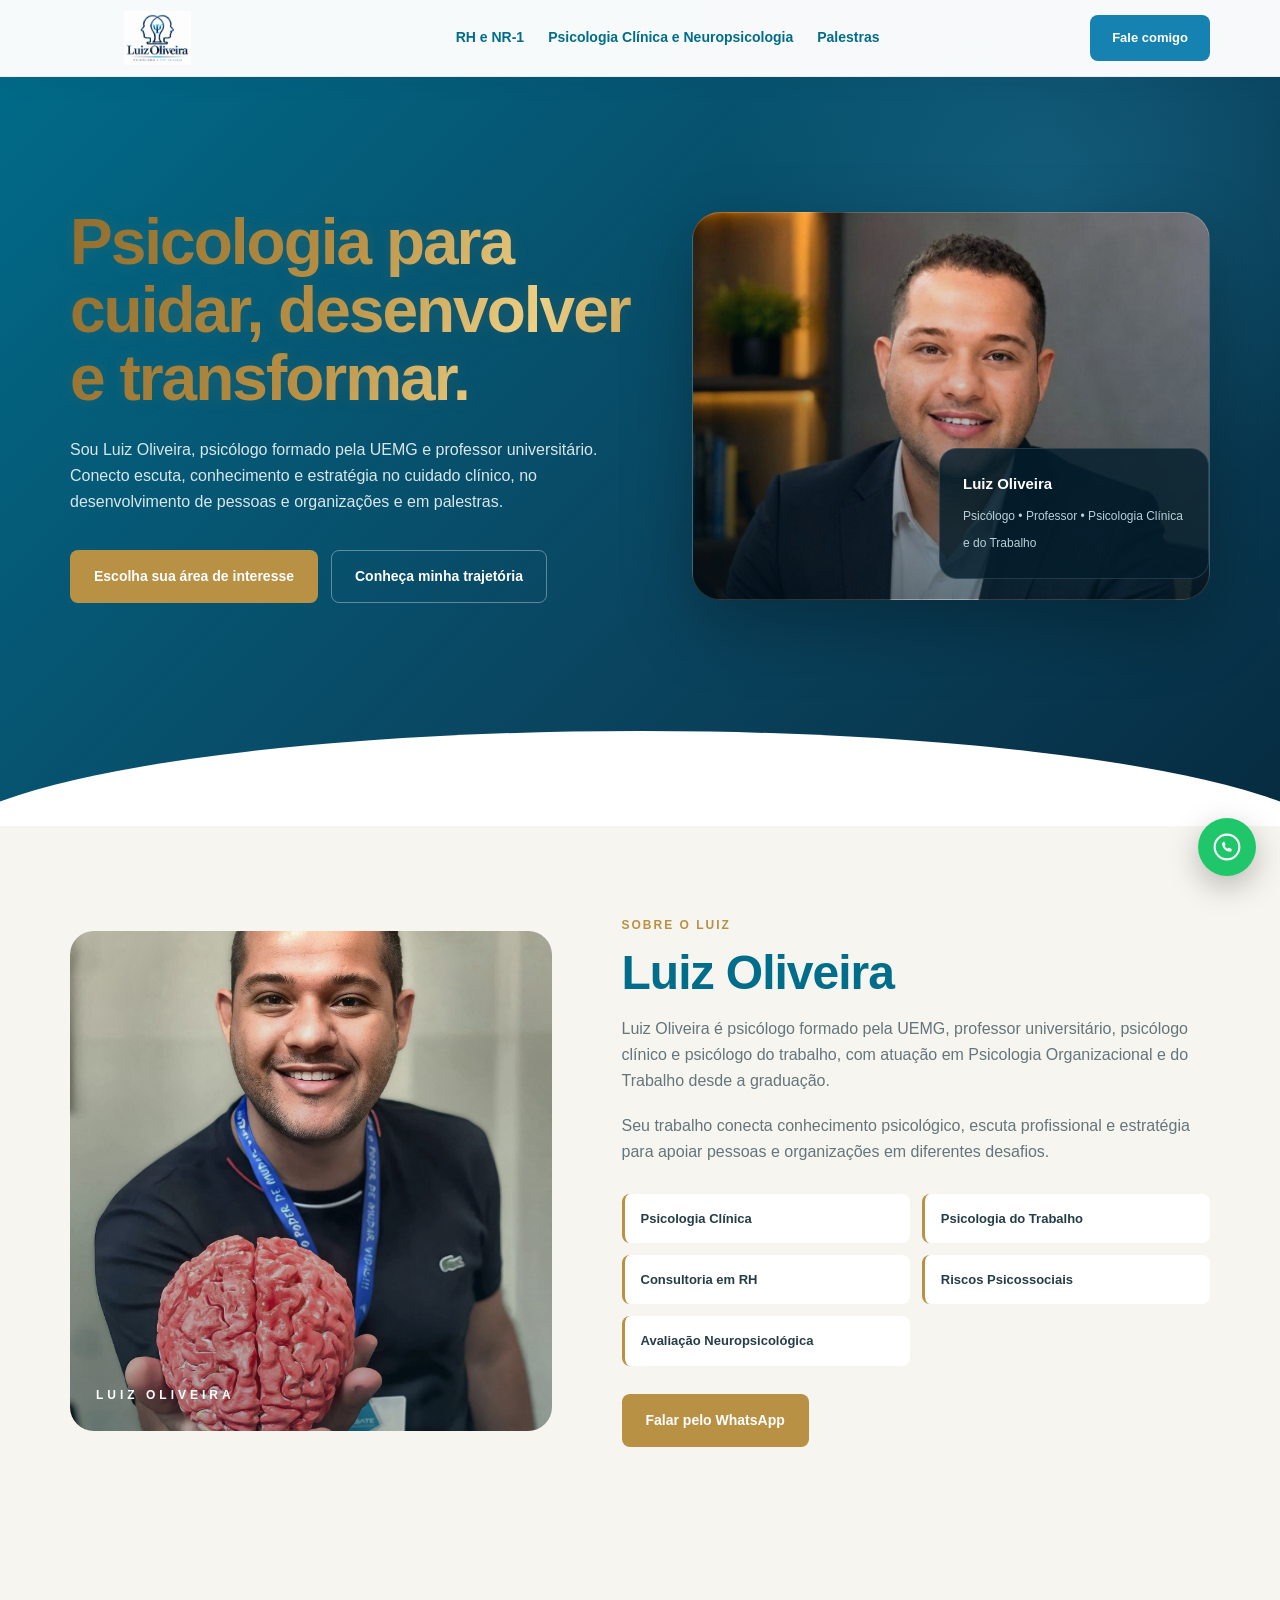
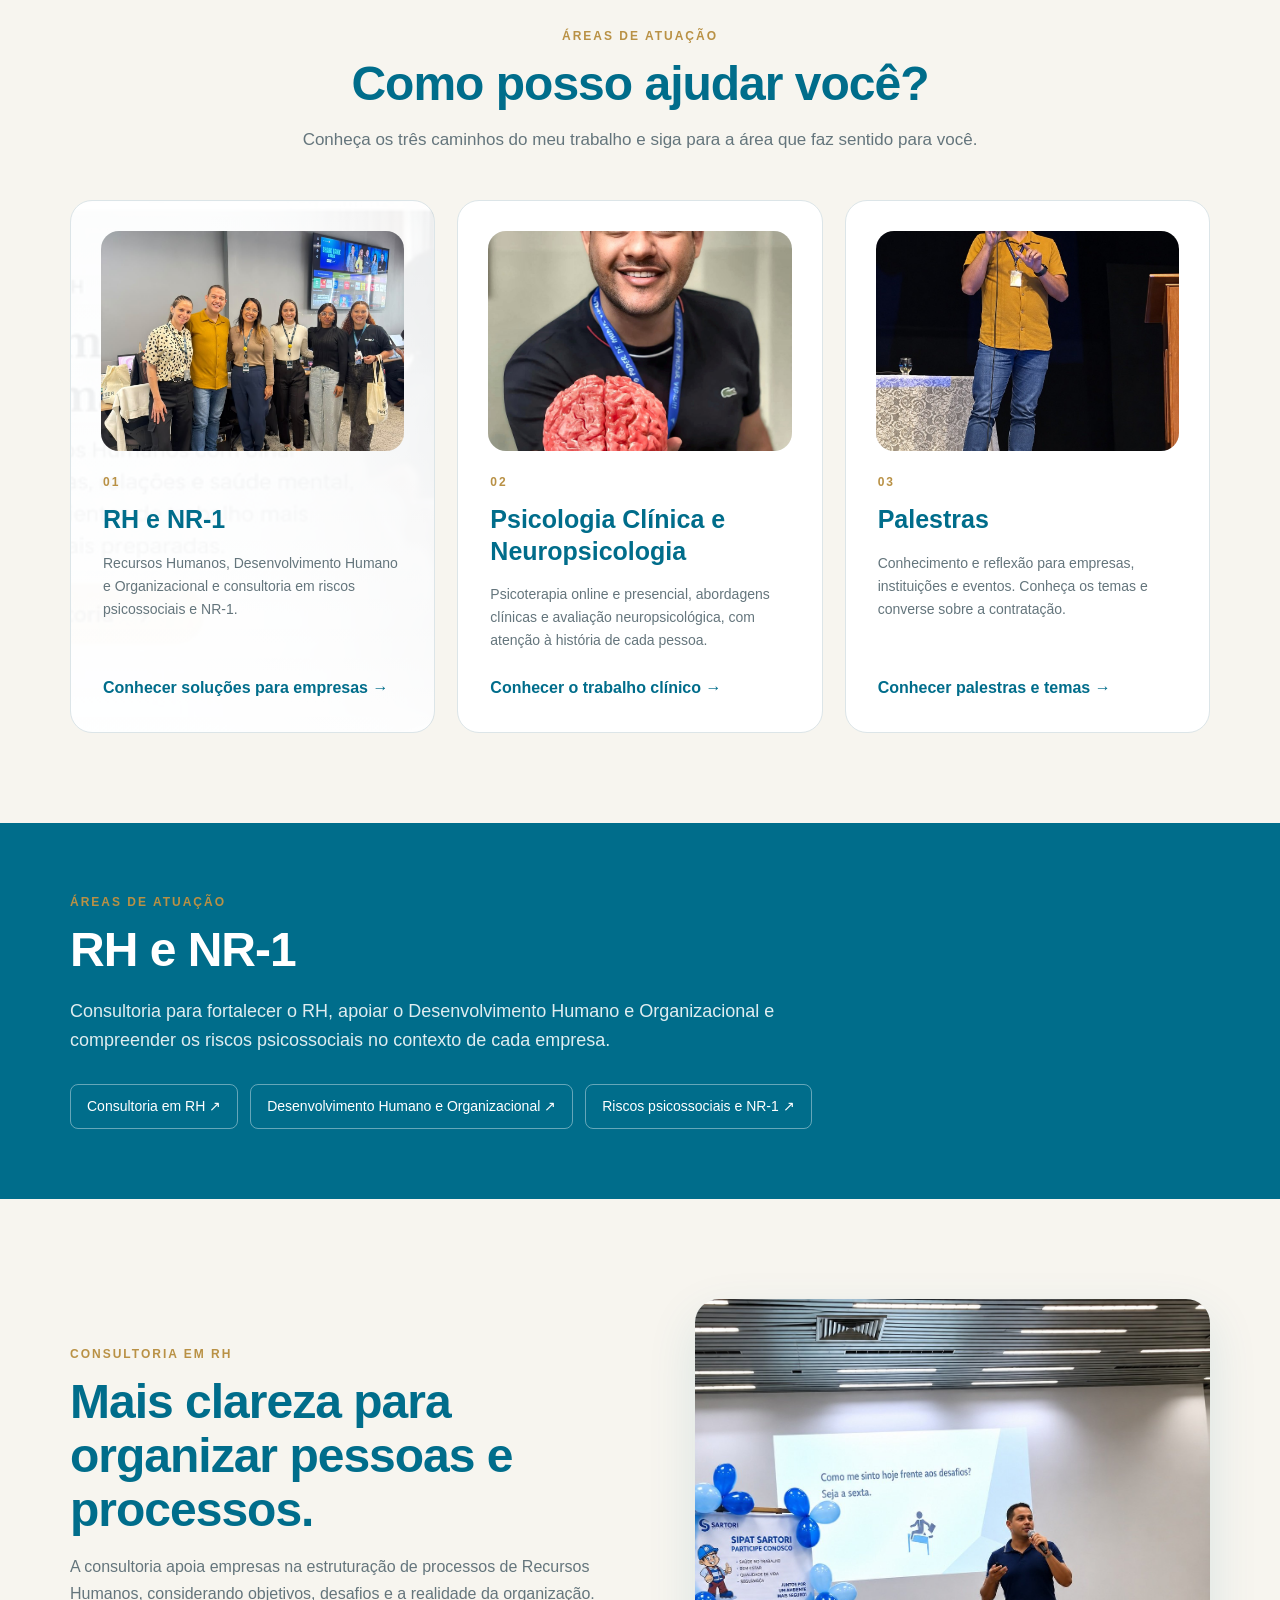
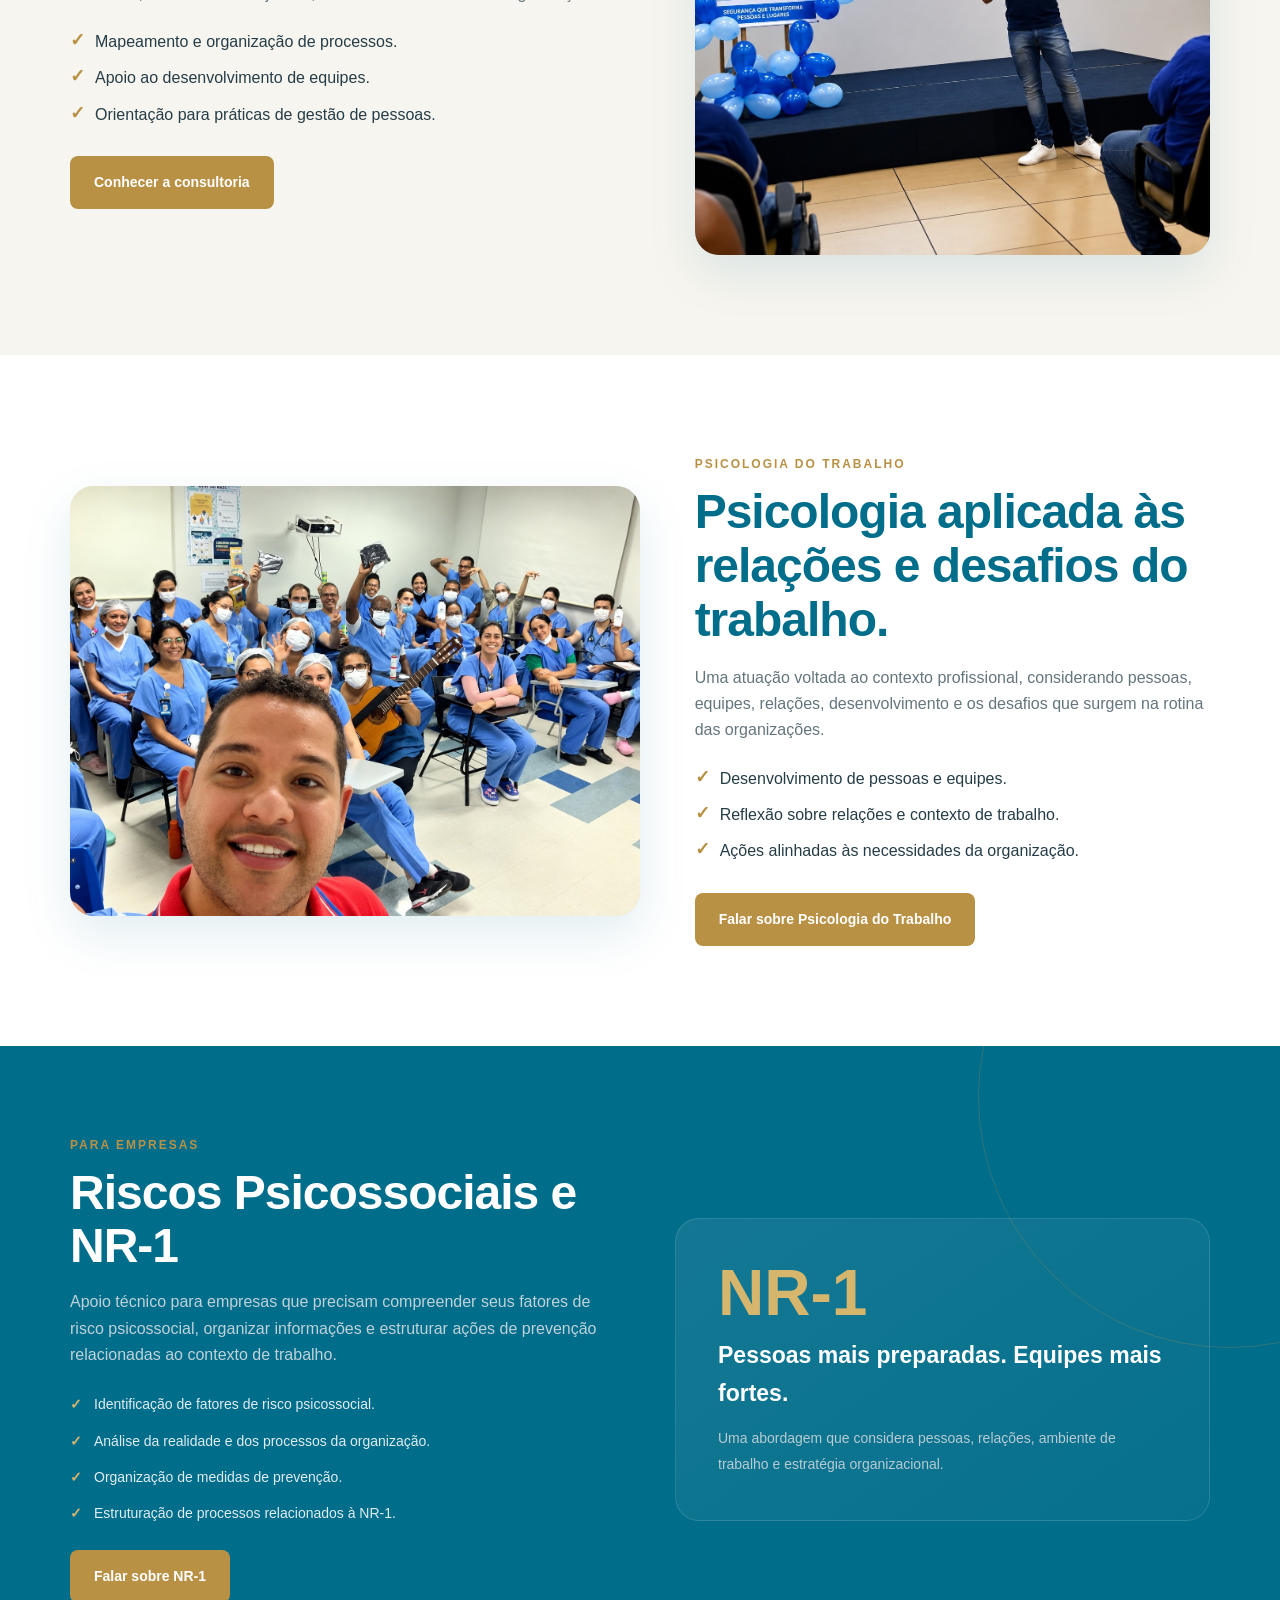
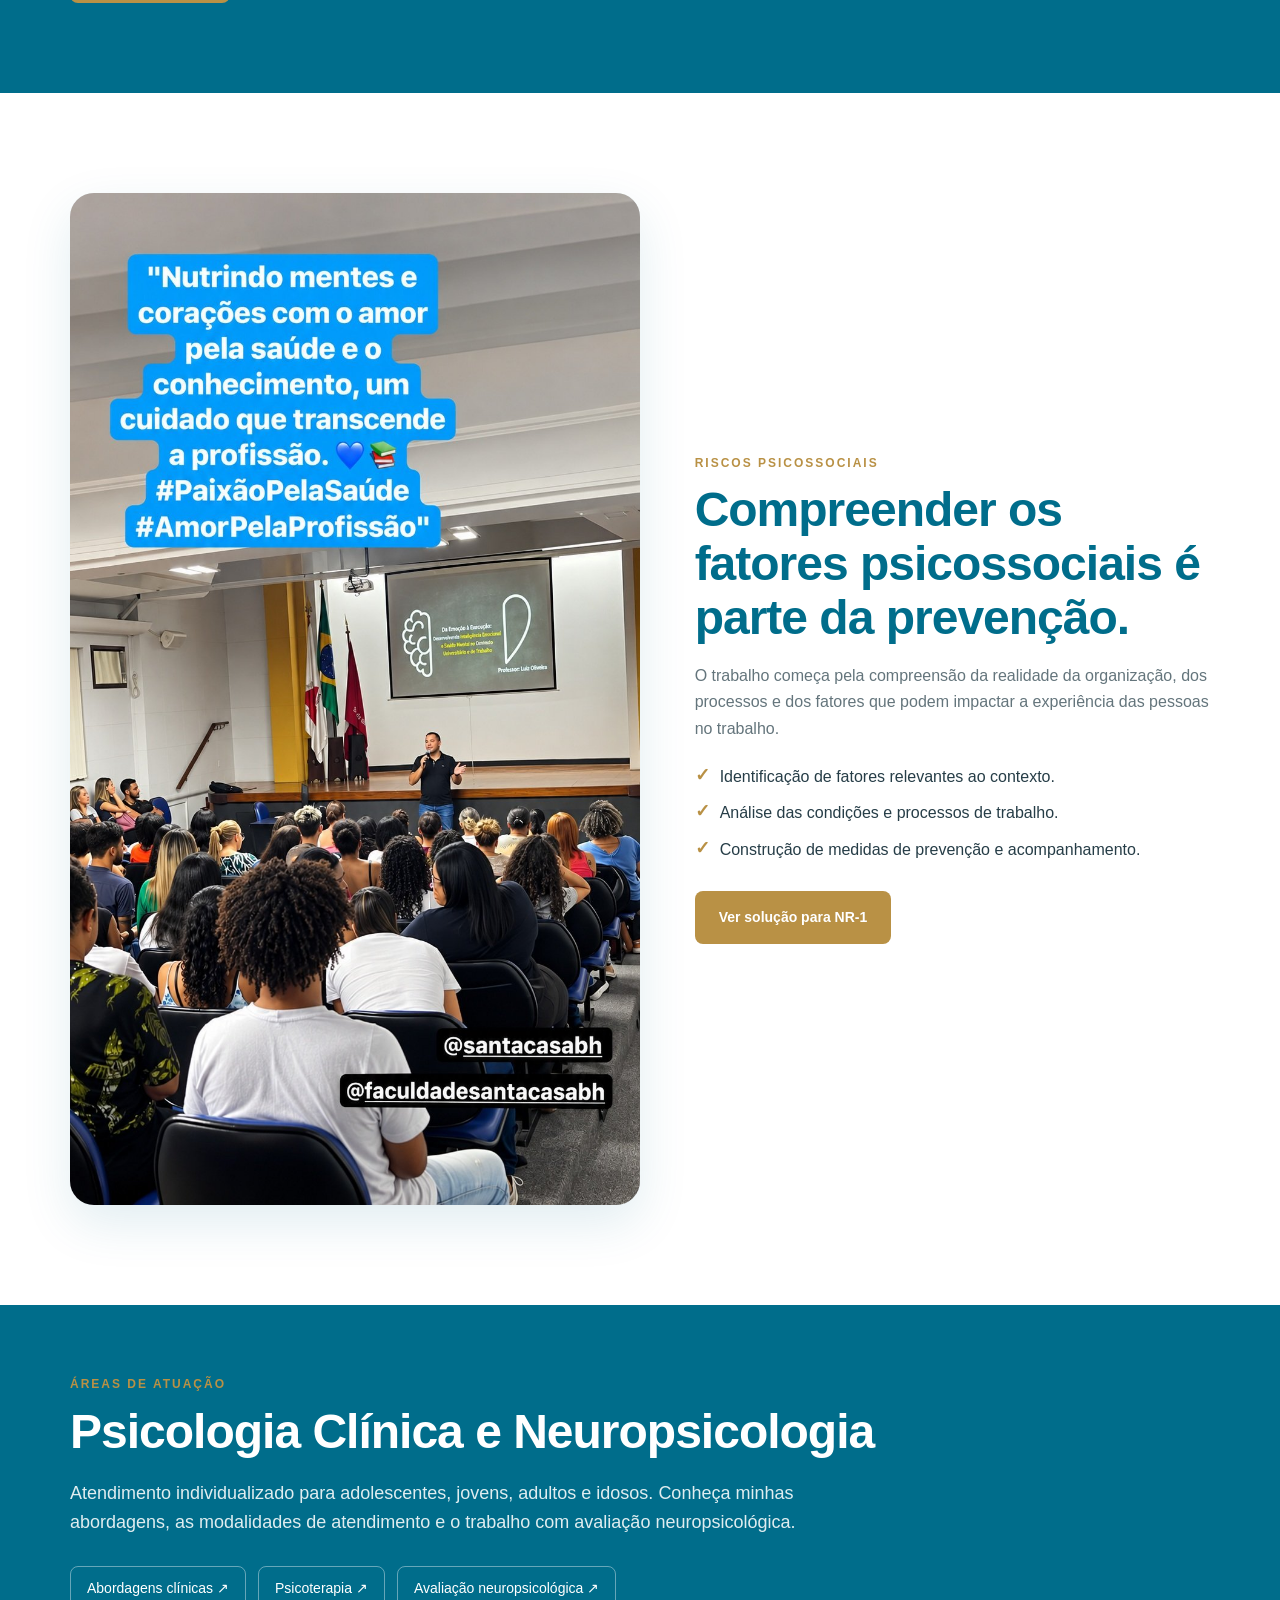
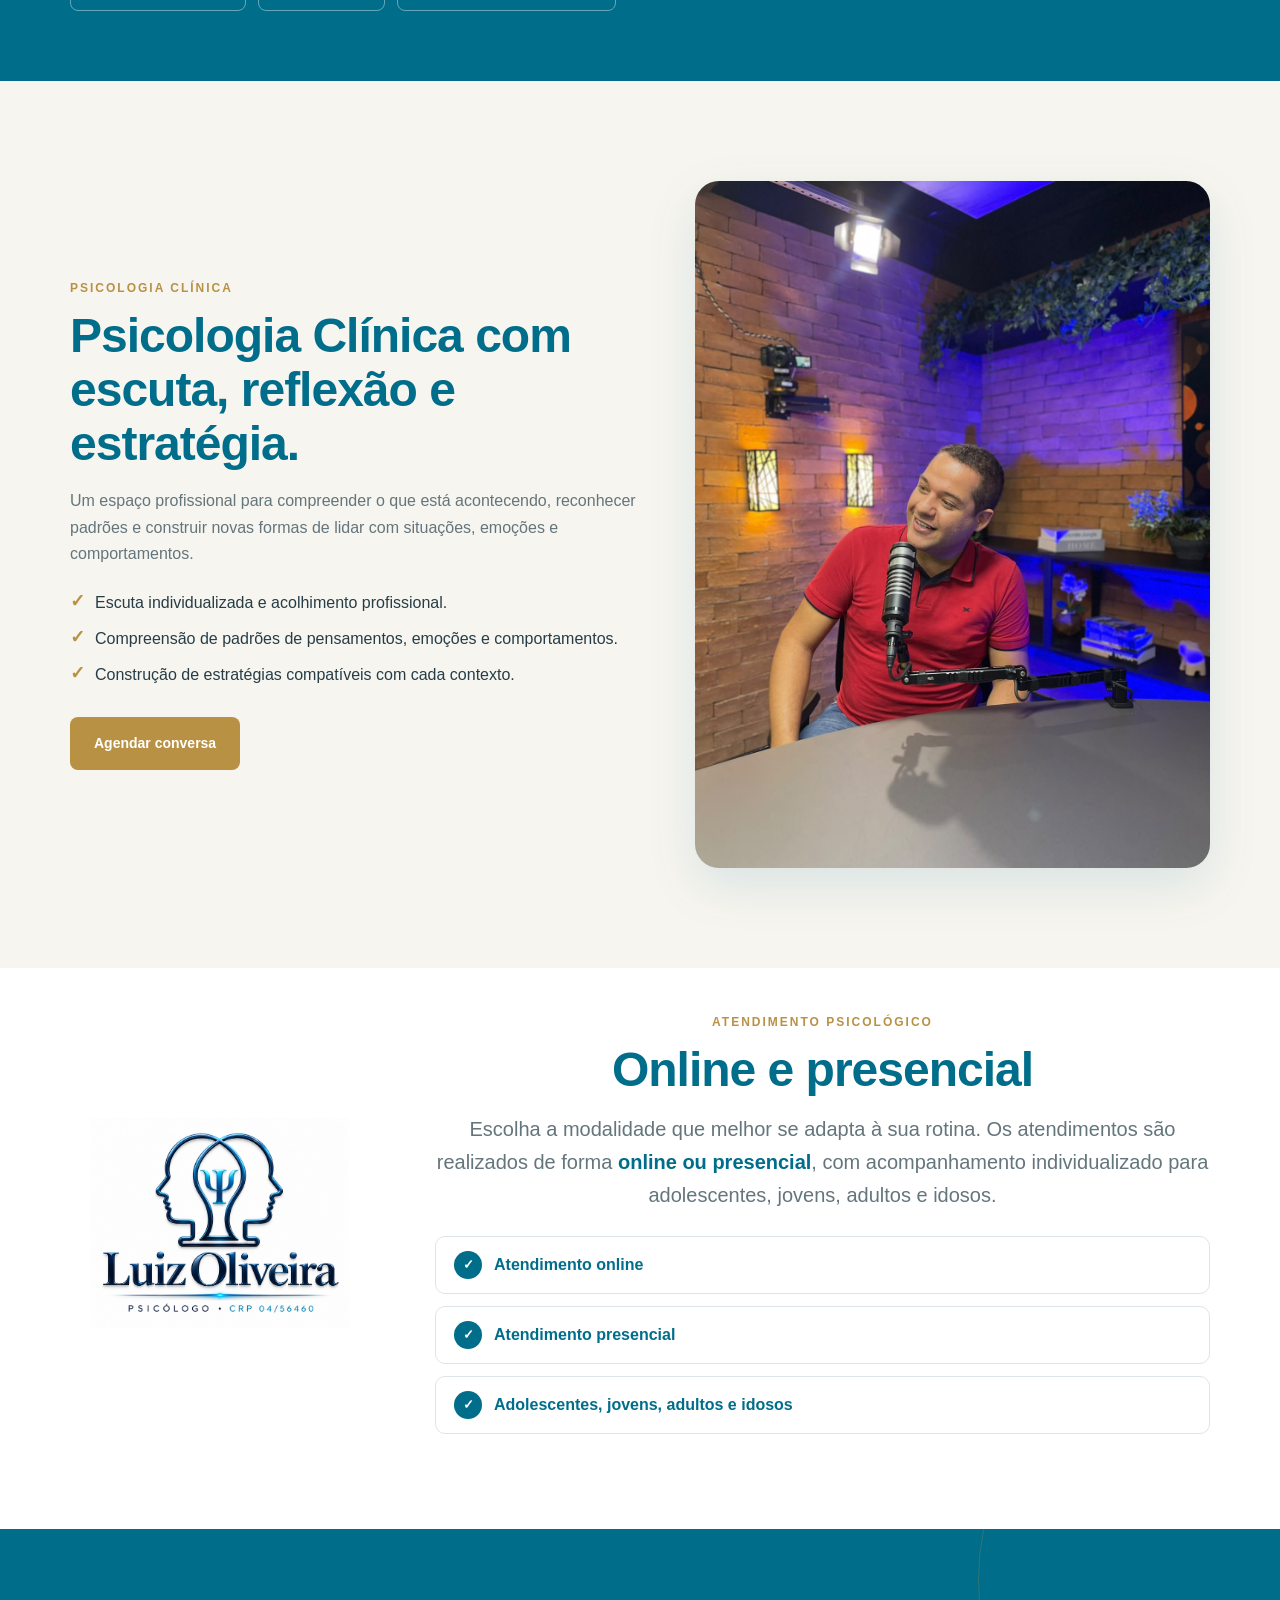
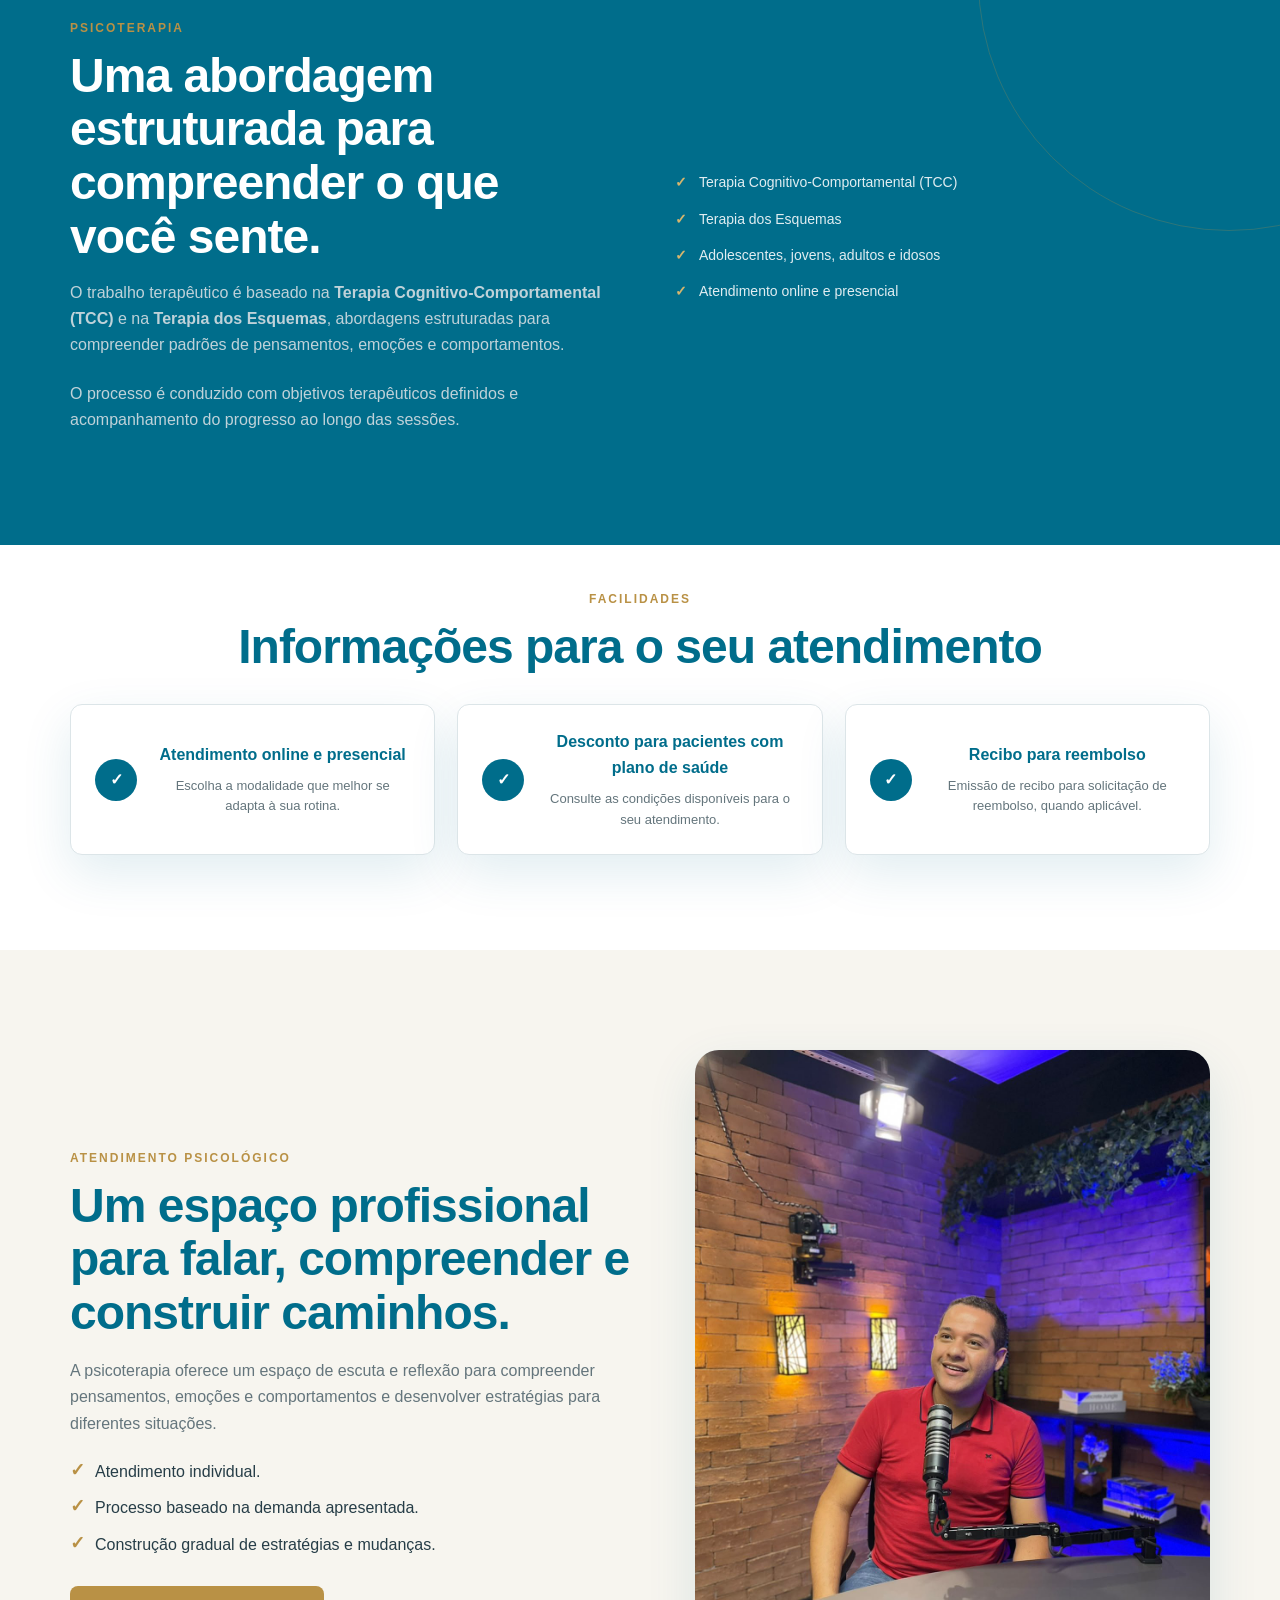
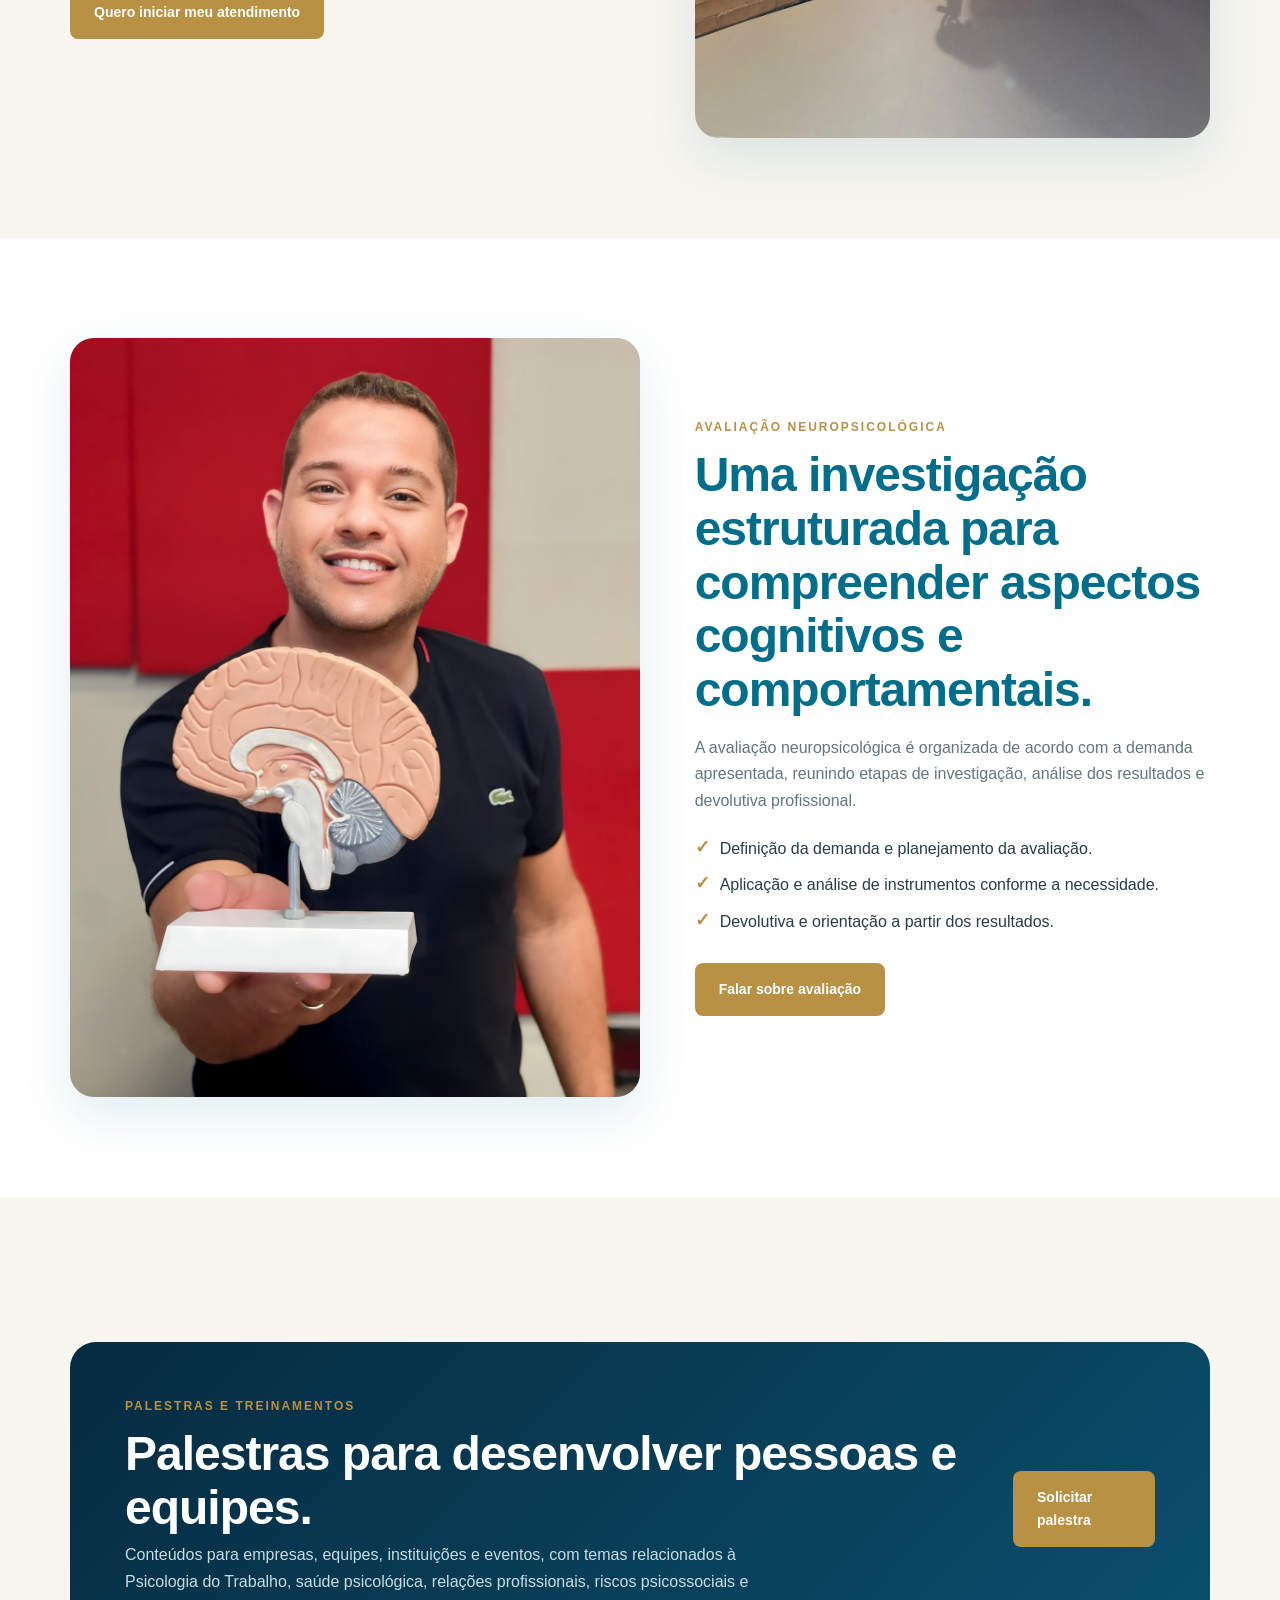
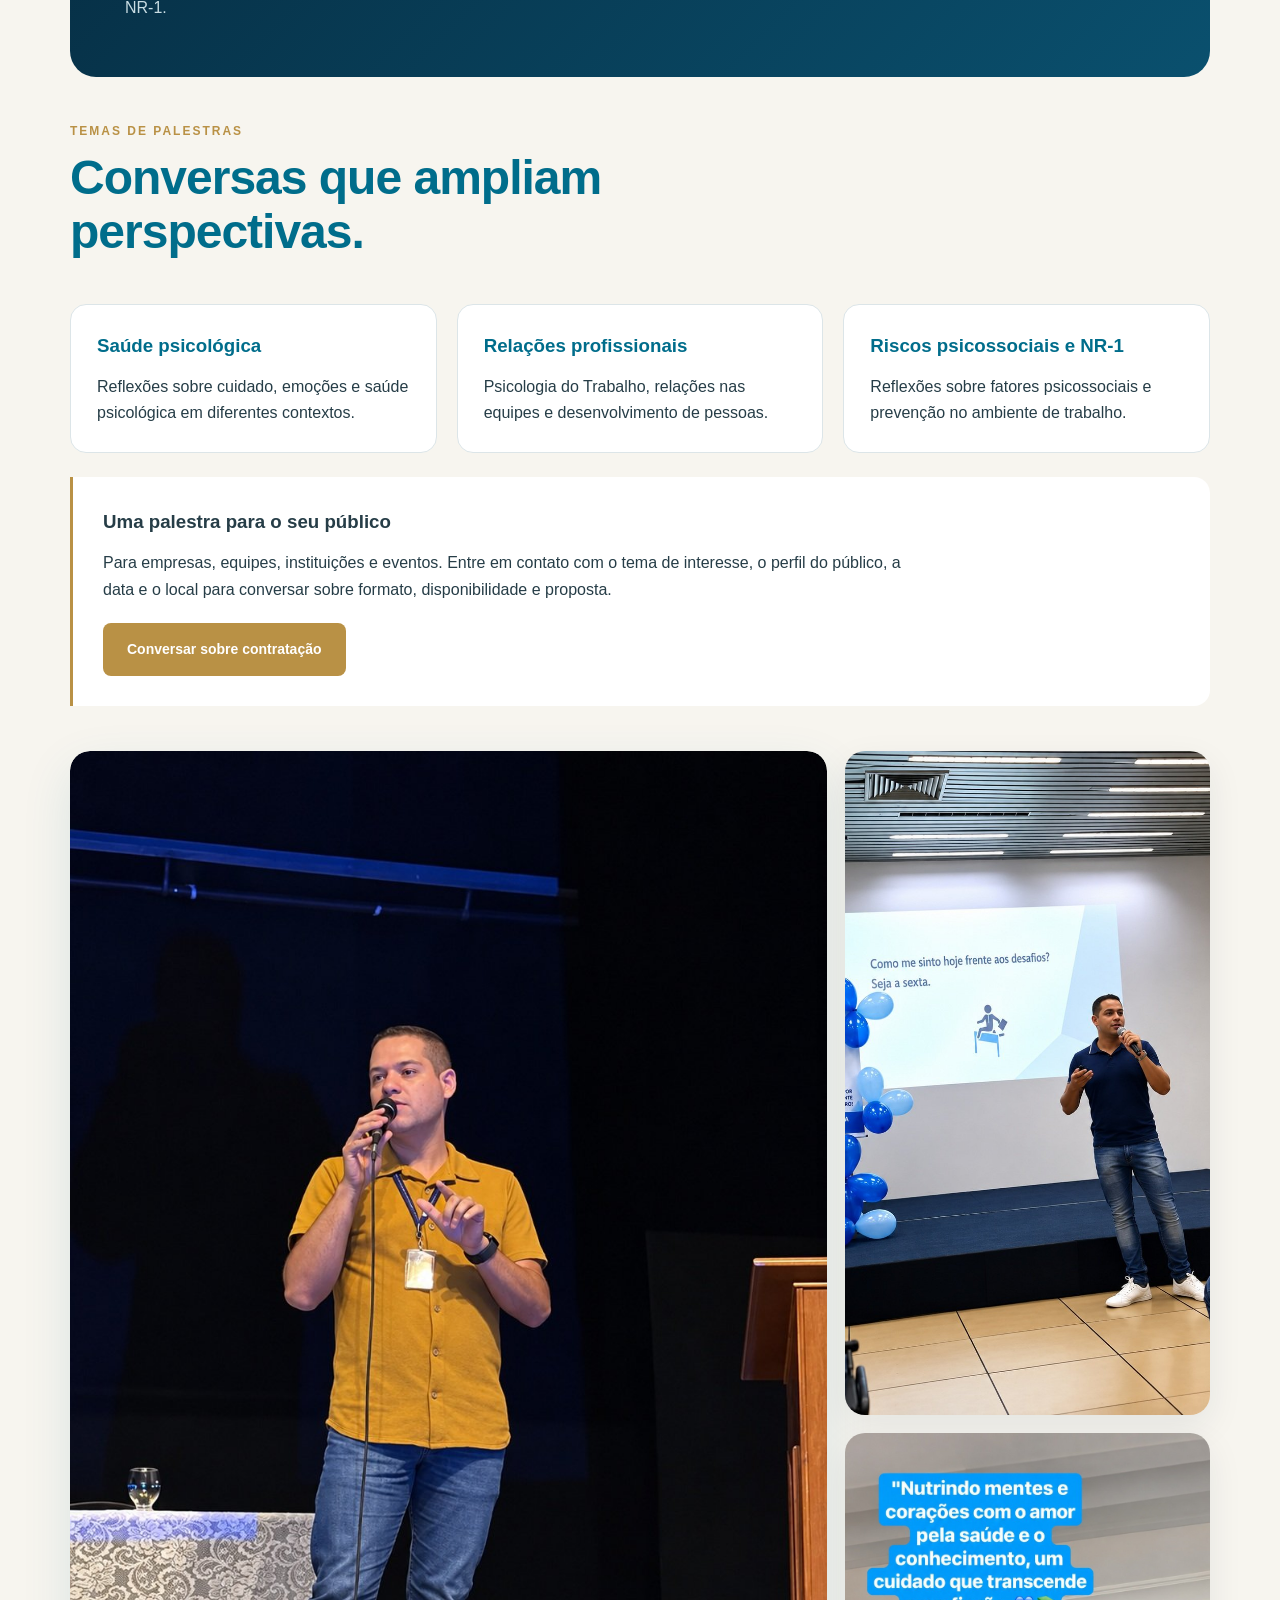
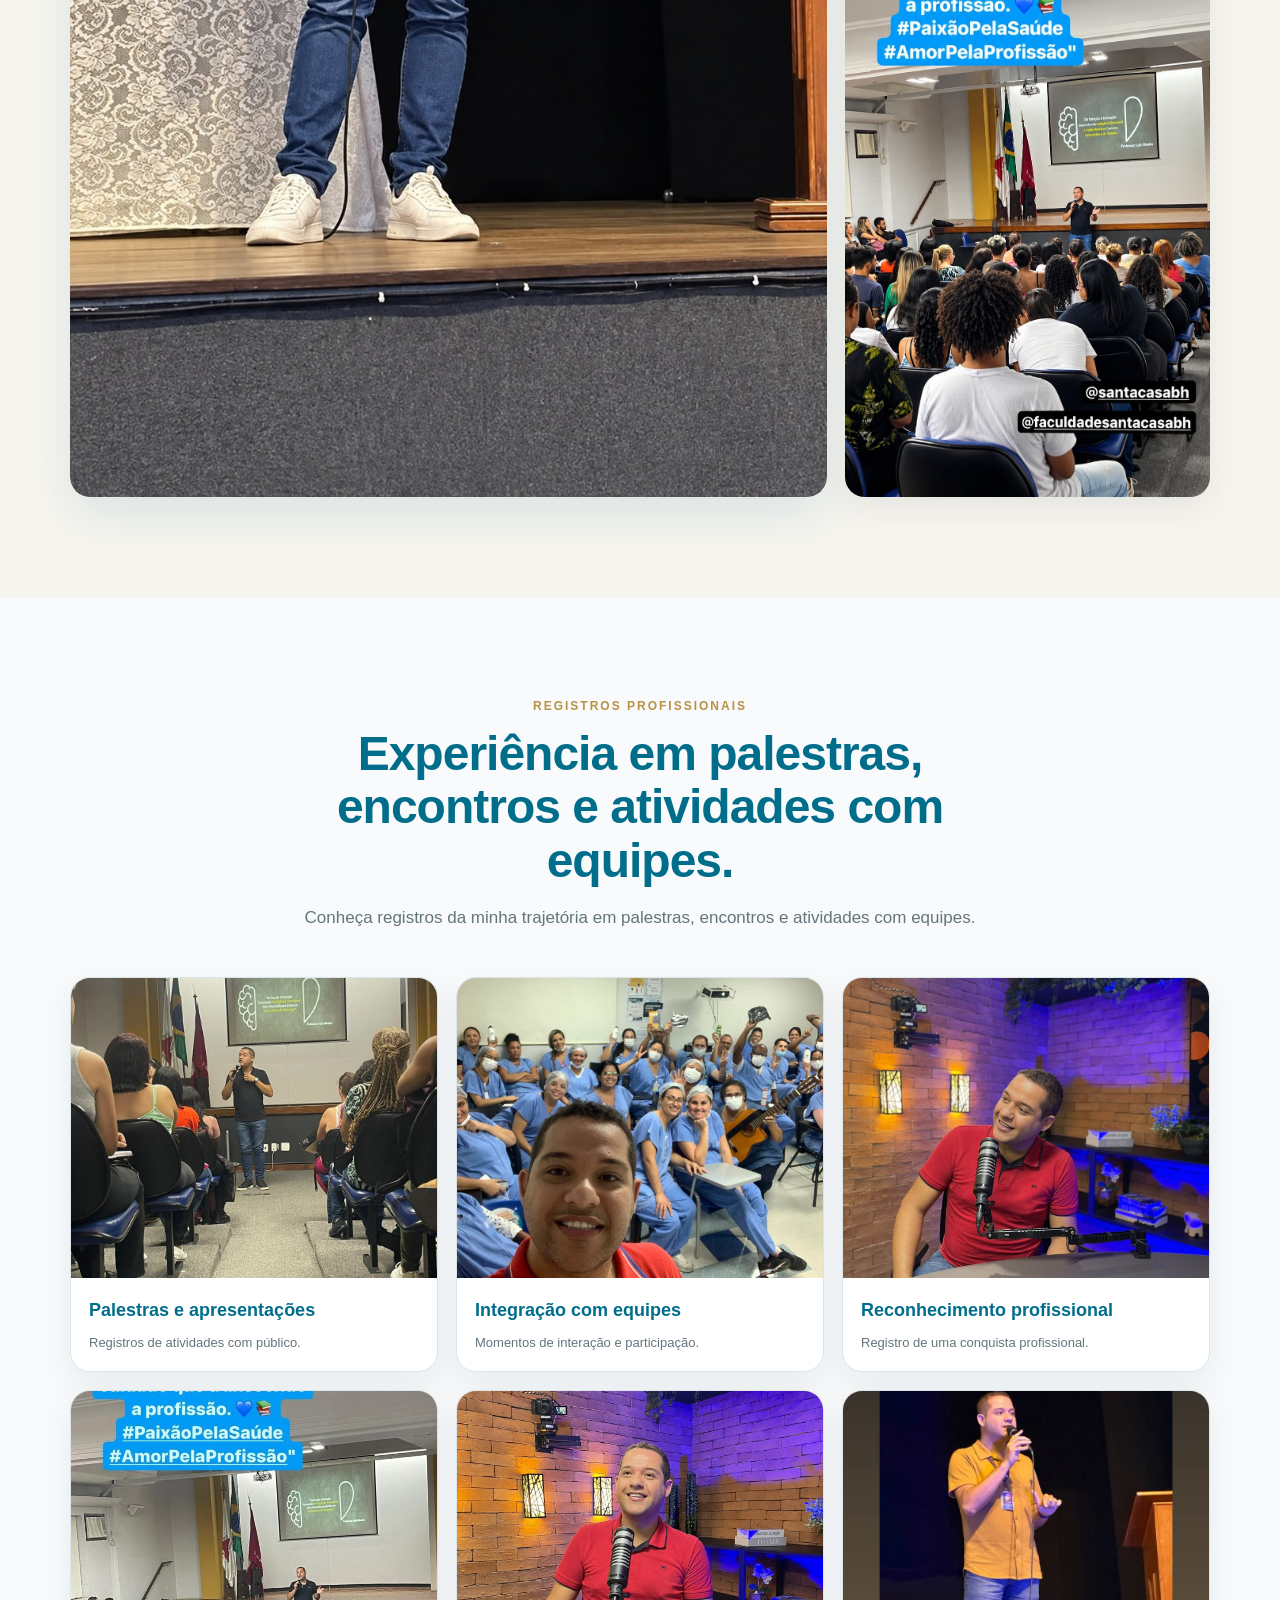
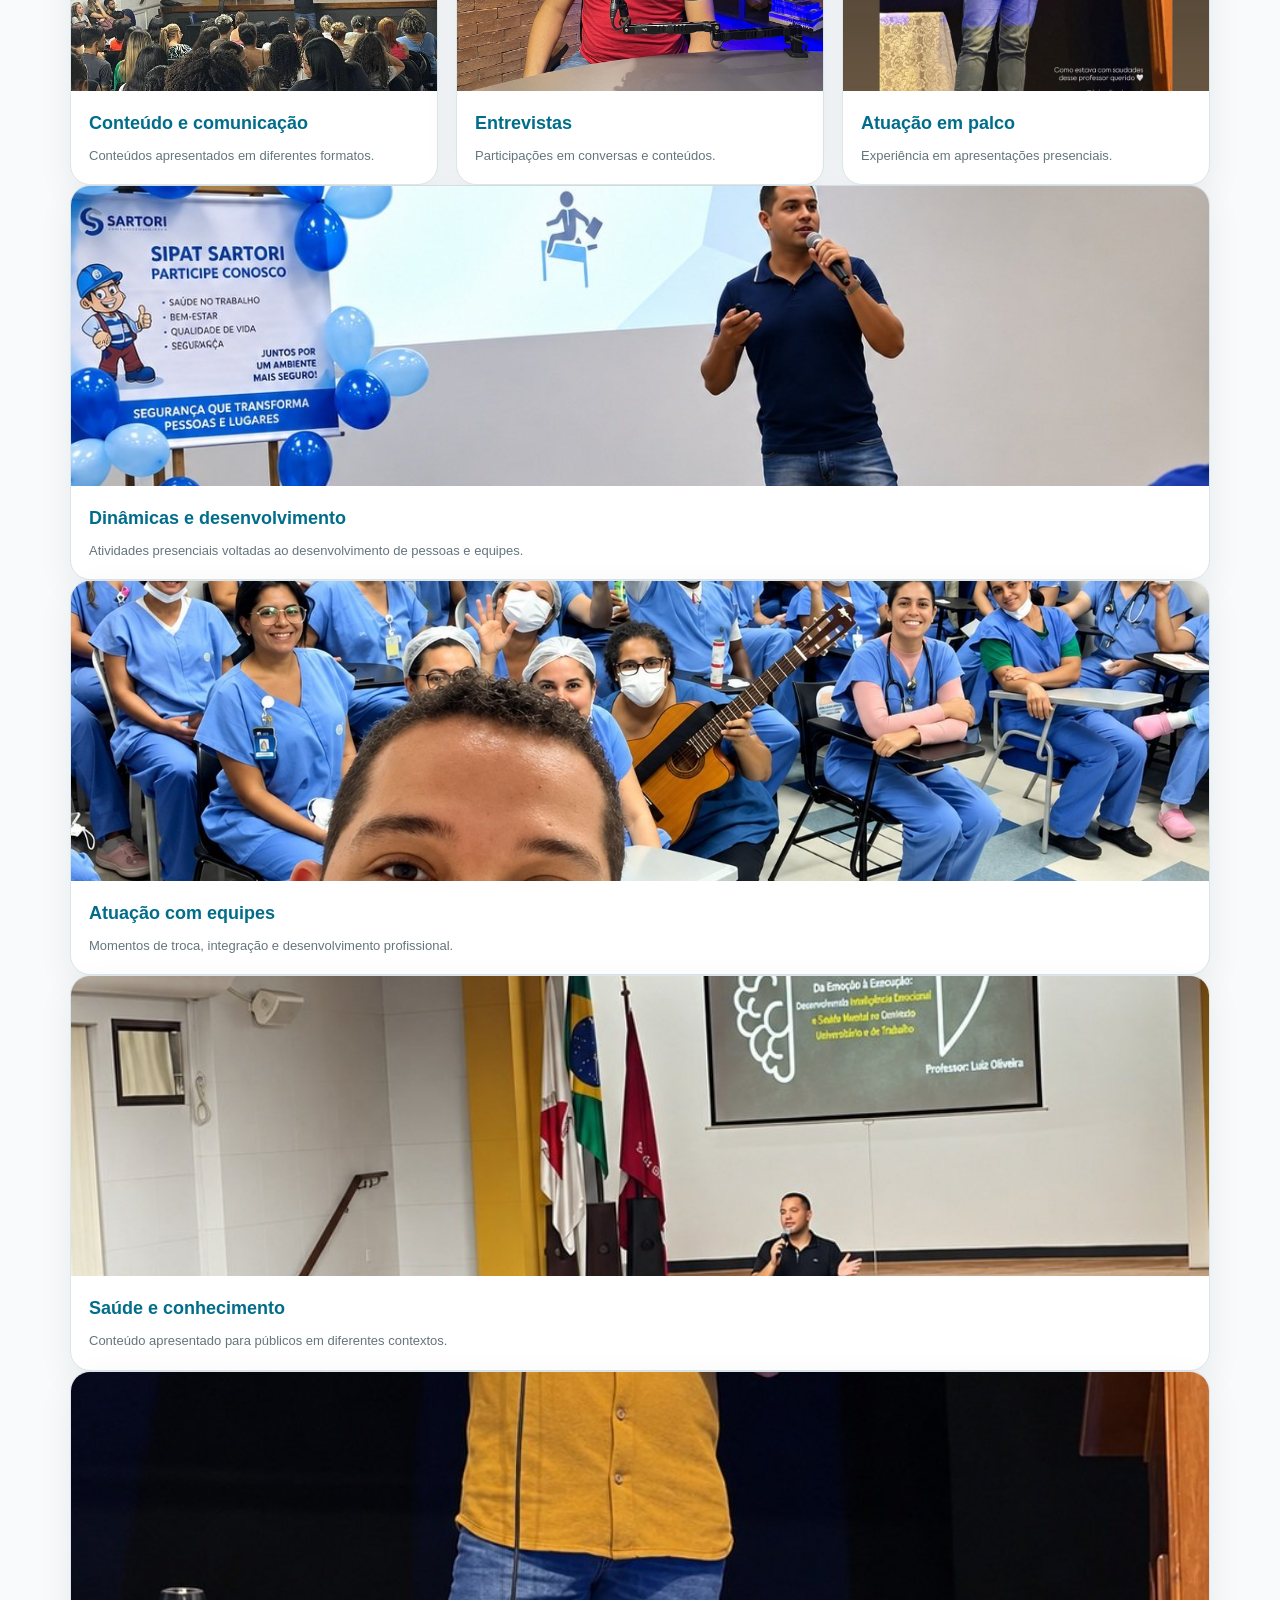
==== index.html @ 51c91ec9 ". ." ====
<!DOCTYPE html>
<html lang="pt-BR">
<head>
  <meta charset="UTF-8">
  <meta name="viewport" content="width=device-width, initial-scale=1.0">
  <meta name="description" content="Luiz Oliveira — Psicologia Clínica, Consultoria em RH, NR-1 e Riscos Psicossociais.">
  <title>Luiz Oliveira | RH e NR-1, Psicologia Clínica e Palestras</title>

  <style>
:root{
  --navy:#006d8b;
  --navy-2:#006d8b;
  --blue:#006d8b;
  --gold:#b99145;
  --gold-light:#d6b56d;
  --cream:#f7f5ef;
  --white:#fff;
  --text:#263d47;
  --muted:#64757c;
  --line:#dce5e8;
  --shadow:0 18px 50px rgba(0,109,139,.12);
  --radius:22px;
}

    *{box-sizing:border-box;margin:0;padding:0}
    html{scroll-behavior:smooth}
    body{
      font-family:Arial, Helvetica, sans-serif;
      color:var(--text);
      background:#fff;
      line-height:1.65;
    }
    a{text-decoration:none;color:inherit}
    img{display:block;max-width:100%}
    .container{width:min(1140px,92%);margin:auto}


    .brand-logo{
      width:175px;
      height:54px;
      object-fit:contain;
      object-position:center;
      display:block;
      border-radius:5px;
      mix-blend-mode:multiply;
    }
    .footer-logo{
      width:220px;
      max-height:95px;
      object-fit:contain;
      object-position:left center;
      display:block;
      mix-blend-mode:multiply;
      margin-bottom:18px;
    }
    @media(max-width:600px){
      .brand-logo{width:150px;height:48px}
      .footer-logo{width:210px}
    }

    /* HEADER */
    header{
      position:fixed;
      top:0;left:0;right:0;
      z-index:1000;
      background:rgba(255,255,255,.97);
      backdrop-filter:blur(12px);
      border-bottom:1px solid #e7ecee;
      box-shadow:0 5px 24px rgba(6,43,64,.06);
    }
    .nav{
      min-height:76px;
      display:flex;
      align-items:center;
      justify-content:space-between;
      gap:30px;
    }
    .brand{
      color:var(--navy);
      display:flex;
      align-items:center;
      gap:12px;
      font-weight:700;
      letter-spacing:.3px;
    }
    .brand-mark{
      width:43px;height:43px;
      border:1px solid var(--gold);
      border-radius:50%;
      display:grid;
      place-items:center;
      color:var(--gold-light);
      font-size:19px;
    }
    .brand small{display:block;font-weight:400;font-size:10px;opacity:.7;letter-spacing:1.5px}
    .menu{display:flex;align-items:center;gap:28px;color:var(--navy);font-size:14px}
    .menu a{transition:.2s}
    .menu a:hover{color:var(--gold)}
    .nav-dropdown{position:relative}
    .nav-dropdown > a{display:flex;align-items:center;gap:6px}
    .nav-dropdown > a:after{content:"▾";font-size:10px;opacity:.7}
    .submenu{position:absolute;top:calc(100% + 14px);left:50%;transform:translateX(-50%) translateY(8px);min-width:290px;padding:10px;background:#fff;border:1px solid #e5ecef;border-radius:14px;box-shadow:0 18px 45px rgba(6,43,64,.16);opacity:0;visibility:hidden;pointer-events:none;transition:.2s;z-index:30}
    .submenu a{display:block;padding:10px 12px;border-radius:8px;color:var(--navy);font-size:13px;line-height:1.25}
    .submenu a:hover{background:#f1f7f9;color:var(--gold)}
    .nav-dropdown:hover .submenu,.nav-dropdown:focus-within .submenu{opacity:1;visibility:visible;pointer-events:auto;transform:translateX(-50%) translateY(0)}
    .nav-cta{
      background:#1682b1;
      color:#fff;
      padding:12px 22px;
      border-radius:8px;
      font-weight:700;
      font-size:13px;
    }
    .hamburger{display:none;color:var(--navy);font-size:28px;cursor:pointer}

    /* HERO */
    .hero{
      min-height:760px;
      padding-top:76px;
      position:relative;
      overflow:hidden;
      background:
        radial-gradient(circle at 82% 25%, rgba(31,123,157,.42), transparent 27%),
        linear-gradient(135deg,var(--navy),#0a4560 60%,#062b40);
      color:#fff;
    }
    .hero:after{
      content:"";
      position:absolute;
      left:-5%;right:-5%;bottom:-125px;
      height:220px;
      background:#fff;
      border-radius:50% 50% 0 0/55% 55% 0 0;
    }
    .hero-grid{
      min-height:660px;
      display:grid;
      grid-template-columns:1.05fr .95fr;
      align-items:center;
      gap:50px;
      position:relative;
      z-index:2;
    }
    .eyebrow{
      display:inline-flex;
      align-items:center;
      gap:10px;
      color:var(--gold-light);
      font-size:12px;
      text-transform:uppercase;
      letter-spacing:2px;
      font-weight:700;
      margin-bottom:20px;
    }
    .eyebrow:before{content:"";width:34px;height:1px;background:var(--gold)}
    h1{
      font-size:clamp(40px,5vw,68px);
      line-height:1.06;
      letter-spacing:-2px;
      margin-bottom:24px;
    }
    .hero p{
      color:#d8e7ec;
      max-width:650px;
      font-size:16px;
      margin-bottom:34px;
    }
    .buttons{display:flex;flex-wrap:wrap;gap:13px}
    .btn{
      display:inline-flex;
      justify-content:center;
      align-items:center;
      padding:14px 23px;
      border-radius:8px;
      font-weight:700;
      font-size:14px;
      transition:.25s;
      cursor:pointer;
      border:1px solid transparent;
    }
    .btn-primary{background:var(--gold);color:#fff}
    .btn-primary:hover{transform:translateY(-2px);background:#a9823b}
    .btn-outline{border-color:rgba(255,255,255,.35);color:#fff}
    .btn-outline:hover{border-color:var(--gold);color:var(--gold-light)}
    .hero-visual{
      position:relative;
      min-height:450px;
      display:grid;
      place-items:center;
    }
    .brain{
      width:min(540px,100%);
      aspect-ratio:1.42;
      border-radius:28px;
      background:
        linear-gradient(90deg,rgba(6,43,64,.08),rgba(6,43,64,0) 55%),
        url("[data-uri]") center/cover;
      box-shadow:0 25px 70px rgba(0,0,0,.28);
      position:relative;
      overflow:hidden;
    }
    .brain:before{
      content:"";
      position:absolute;inset:0;
      background:linear-gradient(135deg,rgba(6,43,64,.14),transparent 55%);
    }
    .brain:after{display:none}
    .hero-card{
      position:absolute;
      right:0;bottom:20px;
      width:270px;
      padding:23px;
      background:rgba(4,31,46,.82);
      border:1px solid rgba(255,255,255,.12);
      border-radius:18px;
      box-shadow:var(--shadow);
    }
    .hero-card strong{display:block;font-size:15px;margin-bottom:6px}
    .hero-card span{font-size:12px;color:#b9d0d8}

    /* INTRO */
    .intro{padding:45px 0 95px;text-align:center}
    .intro p{font-size:20px;color:var(--muted);max-width:780px;margin:auto}
    .intro b{color:var(--navy)}

    /* SECTION */
    section{padding:90px 0}
    .section-head{max-width:760px;margin-bottom:45px}
    .section-head.center{text-align:center;margin-left:auto;margin-right:auto}
    .section-kicker{
      color:var(--gold);
      text-transform:uppercase;
      font-size:12px;
      font-weight:800;
      letter-spacing:2px;
      margin-bottom:10px;
    }
    h2{
      color:var(--navy);
      font-size:clamp(32px,4vw,48px);
      line-height:1.12;
      letter-spacing:-1px;
      margin-bottom:16px;
    }
    .section-head p{color:var(--muted);font-size:17px}

    /* ABOUT */
    .about{background:var(--cream)}
    .about-grid{
      display:grid;
      grid-template-columns:.9fr 1.1fr;
      gap:70px;
      align-items:center;
    }
    .about-image{
      min-height:500px;
      border-radius:24px;
      overflow:hidden;
      position:relative;
      background:
        linear-gradient(180deg,rgba(6,43,64,.02),rgba(6,43,64,.34)),
        url("assets/images/sobre-luiz.jpg") center/cover;
    }
    .about-image:after{
      content:"LUIZ OLIVEIRA";
      position:absolute;bottom:26px;left:26px;
      color:#fff;font-size:12px;letter-spacing:4px;font-weight:700;
    }
    .about-copy h3{font-size:30px;color:var(--navy);margin-bottom:18px}
    .about-copy p{color:var(--muted);margin-bottom:18px}
    .about-list{display:grid;grid-template-columns:1fr 1fr;gap:12px;margin:28px 0}
    .about-list div{
      padding:14px 16px;
      background:#fff;
      border-left:3px solid var(--gold);
      border-radius:8px;
      font-size:13px;
      font-weight:700;
    }

    /* SERVICES */
    .services-grid{display:grid;grid-template-columns:repeat(3,1fr);gap:22px}
    .service{
      padding:32px;
      border:1px solid var(--line);
      border-radius:var(--radius);
      background:#fff;
      transition:.3s;
      display:flex;
      flex-direction:column;
      min-height:390px;
    }
    .service:hover{transform:translateY(-7px);box-shadow:var(--shadow);border-color:transparent}
    .service:nth-child(1){background-image:linear-gradient(180deg,rgba(255,255,255,.91),rgba(255,255,255,.98)),url("[data-uri]");background-size:cover;background-position:center}\n    .service:nth-child(3){background-image:linear-gradient(180deg,rgba(255,255,255,.88),rgba(255,255,255,.98)),url("[data-uri]");background-size:cover;background-position:center}\n.service-icon{
      width:58px;height:58px;border-radius:15px;
      background:var(--navy);color:var(--gold-light);
      display:grid;place-items:center;
      font-size:23px;margin-bottom:25px;
    }
    .service h3{color:var(--navy);font-size:24px;line-height:1.2;margin-bottom:14px}
    .service h4{font-size:15px;margin-bottom:12px;color:#3c555f}
    .service p{color:var(--muted);font-size:14px;margin-bottom:25px}
    .service .btn{margin-top:auto;align-self:flex-start;padding:11px 17px;font-size:12px}

    /* FEATURE */
    .feature{
      background:var(--navy);
      color:#fff;
      position:relative;
      overflow:hidden;
    }
    .feature:before{
      content:"";
      position:absolute;width:500px;height:500px;
      border:1px solid rgba(185,145,69,.25);
      border-radius:50%;right:-200px;top:-200px;
    }
    .feature-grid{display:grid;grid-template-columns:1fr 1fr;gap:70px;align-items:center;position:relative}
    .feature h2{color:#fff}
    .feature p{color:#bfd2d9;margin-bottom:22px}
    .checks{display:grid;gap:13px;margin:25px 0}
    .check{display:flex;gap:12px;align-items:flex-start;color:#e0edf1;font-size:14px}
    .check b{color:var(--gold-light)}
    .feature-panel{
      padding:42px;
      border:1px solid rgba(255,255,255,.12);
      border-radius:24px;
      background:linear-gradient(145deg,rgba(255,255,255,.08),rgba(255,255,255,.025));
    }
    .feature-panel .big{font-size:64px;line-height:1;color:var(--gold-light);font-weight:800}
    .feature-panel strong{display:block;font-size:23px;margin:12px 0}
    .feature-panel span{color:#b7cbd2;font-size:14px}

    /* PROCESS */
    .process{background:#f8fafb}
    .process-grid{display:grid;grid-template-columns:repeat(3,1fr);gap:18px}
    .step{
      background:#fff;padding:28px;border-radius:18px;border:1px solid var(--line)
    }
    .number{color:var(--gold);font-size:12px;font-weight:800;letter-spacing:2px}
    .step h3{color:var(--navy);margin:9px 0;font-size:20px}


    /* AVALIAÇÕES */
    .reviews{background:#fff}
    .reviews-wrap{position:relative}
    .reviews-carousel{
      overflow:hidden;
      border-radius:24px;
      padding:4px;
    }
    .reviews-track{
      display:flex;
      transition:transform .55s ease;
    }
    .review{
      min-width:100%;
      padding:42px clamp(25px,7vw,85px);
      text-align:center;
      background:var(--cream);
      border:1px solid var(--line);
      border-radius:24px;
    }
    .stars{
      color:var(--gold);
      letter-spacing:4px;
      font-size:20px;
      margin-bottom:18px;
    }
    .review blockquote{
      max-width:760px;
      margin:0 auto 22px;
      color:var(--navy);
      font-family:Georgia, "Times New Roman", serif;
      font-size:clamp(20px,3vw,28px);
      line-height:1.4;
    }
    .review-author{
      color:var(--muted);
      font-size:13px;
      font-weight:700;
    }
    .review-author span{
      display:block;
      margin-top:3px;
      font-size:11px;
      font-weight:400;
    }
    .review-arrow{
      position:absolute;
      top:50%;
      transform:translateY(-50%);
      width:44px;height:44px;
      border:1px solid var(--line);
      border-radius:50%;
      background:#fff;
      color:var(--navy);
      font-size:24px;
      cursor:pointer;
      box-shadow:0 8px 25px rgba(6,43,64,.10);
      z-index:2;
    }
    .review-arrow:hover{background:var(--navy);color:#fff}
    .review-prev{left:-22px}
    .review-next{right:-22px}
    .review-dots{
      display:flex;
      justify-content:center;
      gap:8px;
      margin-top:22px;
    }
    .review-dot{
      width:8px;height:8px;
      border:0;border-radius:50%;
      background:#cbd7db;
      cursor:pointer;
      padding:0;
    }
    .review-dot.active{background:var(--gold);width:22px;border-radius:8px}
    .review-note{
      text-align:center;
      margin-top:22px;
      font-size:10px;
      color:#89979c;
    }

    @media(max-width:600px){
      .review-arrow{width:38px;height:38px;font-size:20px}
      .review-prev{left:8px}
      .review-next{right:8px}
      .review{padding:38px 42px}
    }

    /* CTA */
    .cta{padding:95px 0}
    .cta-box{
      border-radius:28px;
      padding:70px 50px;
      text-align:center;
      color:#fff;
      background:
        radial-gradient(circle at 15% 20%,rgba(32,119,153,.5),transparent 30%),
        linear-gradient(135deg,#062b40,#0a506e);
      box-shadow:var(--shadow);
    }
    .cta-box h2{color:#fff;max-width:800px;margin:0 auto 18px}
    .cta-box p{color:#c8dce3;max-width:650px;margin:0 auto 28px}

    /* FOOTER */
    footer{
      background:#fff;
      color:#53676f;
      padding:55px 0 25px;
      border-top:1px solid var(--line);
    }
    .footer-grid{display:grid;grid-template-columns:1.3fr 1fr 1fr;gap:40px}
    footer h3{color:var(--navy);margin-bottom:12px}
    footer p,footer li{font-size:13px;margin-bottom:8px}
    footer ul{list-style:none}
    .footer-bottom{
      border-top:1px solid var(--line);
      margin-top:40px;padding-top:20px;
      font-size:11px;text-align:center;color:#7b8b91
    }


    .footer-nav{
      display:flex;
      flex-wrap:wrap;
      gap:18px 25px;
      margin-top:20px;
      padding-top:20px;
      border-top:1px solid rgba(255,255,255,.12);
    }
    .footer-nav a{
      color:var(--navy);
      font-size:13px;
      font-weight:600;
      transition:.2s ease;
    }
    .footer-nav a:hover{
      color:var(--gold-light);
    }
    @media(max-width:600px){
      .footer-nav{gap:13px 20px}
    }

    /* WHATSAPP */
    .whatsapp{
      position:fixed;right:24px;bottom:24px;z-index:1100;
      width:58px;height:58px;border-radius:50%;
      display:grid;place-items:center;
      background:#20c76a;color:#fff;
      font-size:26px;font-weight:800;
      box-shadow:0 10px 30px rgba(0,0,0,.25);
      animation:whatsappPulse 1.8s infinite;
    }
    .whatsapp svg{width:30px;height:30px;display:block}
    @keyframes whatsappPulse{
      0%,100%{transform:scale(1);box-shadow:0 10px 30px rgba(0,0,0,.25),0 0 0 0 rgba(32,199,106,.42)}
      50%{transform:scale(1.06);box-shadow:0 14px 34px rgba(0,0,0,.25),0 0 0 12px rgba(32,199,106,0)}
    }

    /* REVEAL */
    .reveal{opacity:0;transform:translateY(25px);transition:.7s ease}
    .reveal.show{opacity:1;transform:none}

    @media(max-width:900px){
      .menu{display:none}
      .hamburger{display:block}
      .menu.open{
        display:flex;position:absolute;top:76px;left:0;right:0;
        background:#fff;padding:22px;flex-direction:column;
        align-items:flex-start;
        box-shadow:0 12px 25px rgba(6,43,64,.10);
      }
      .menu.open a{color:var(--navy)}
      .nav-dropdown{width:100%}
      .nav-dropdown > a{justify-content:space-between;width:100%}
      .submenu{position:static;transform:none;min-width:0;width:100%;margin-top:6px;box-shadow:none;border:0;background:#f7fafb;opacity:1;visibility:visible;pointer-events:auto;display:none}
      .nav-dropdown:focus-within .submenu,.nav-dropdown:hover .submenu{display:block;transform:none}
      .submenu a{padding:9px 12px}
      .hero-grid,.about-grid,.feature-grid{grid-template-columns:1fr}
      .hero{min-height:auto;padding-bottom:100px}
      .hero-grid{padding-top:70px;min-height:auto}
      .hero-visual{min-height:330px}.brain{width:100%;max-width:520px}
      .services-grid,.process-grid{grid-template-columns:1fr}
      .about-image{min-height:390px}
      .footer-grid{grid-template-columns:1fr 1fr}
    }
    @media(max-width:600px){
      .nav-cta{display:none}
      h1{letter-spacing:-1px}
      .hero p{font-size:16px}
      section{padding:65px 0}
      .about-list{grid-template-columns:1fr}
      .footer-grid{grid-template-columns:1fr}
      .cta-box{padding:48px 24px}
      .hero-card{right:3%;bottom:0;width:230px}
    }

    /* NOVAS ÁREAS E MÍDIAS */
    .hero-media{position:relative;width:min(540px,100%);aspect-ratio:4/3;border-radius:28px;overflow:hidden;box-shadow:0 25px 70px rgba(0,0,0,.28);border:1px solid rgba(255,255,255,.18)}
    .hero-media{background-size:cover;background-position:center;background-repeat:no-repeat}
    .hero-media:after{content:"";position:absolute;inset:0;background:linear-gradient(180deg,rgba(0,109,139,.02),rgba(6,43,64,.34))}
    .hero-media .hero-card{z-index:2}
    .service-media{height:220px;border-radius:18px;overflow:hidden;margin:-2px -2px 22px}
    .service-media img{width:100%;height:100%;object-fit:cover}
    .service h3{color:var(--navy)}
    .detail-section{padding:100px 0}
    .detail-section.alt{background:var(--cream)}
    .detail-grid{display:grid;grid-template-columns:1.05fr .95fr;gap:55px;align-items:center}
    .detail-copy h2{margin-bottom:18px}
    .detail-copy p{color:var(--muted);margin-bottom:16px}
    .detail-image{min-height:430px;border-radius:24px;overflow:hidden;box-shadow:var(--shadow);background:#dfe8eb}
    .detail-image img{width:100%;height:100%;min-height:430px;object-fit:cover}
    .detail-bullets{display:grid;gap:10px;margin:22px 0 28px}
    .detail-bullet{display:flex;gap:10px;align-items:flex-start;color:var(--text)}
    .detail-bullet b{color:var(--gold);font-size:18px;line-height:1.3}
    .media-showcase{padding:100px 0;background:#f8fafb}
    .media-grid{display:grid;grid-template-columns:repeat(3,1fr);gap:18px;margin-top:35px}
    .media-card{background:#fff;border:1px solid var(--line);border-radius:20px;overflow:hidden;box-shadow:0 12px 35px rgba(6,43,64,.07)}
    .media-card img{width:100%;height:300px;object-fit:cover}
    .media-card .media-body{padding:18px}
    .media-card h3{font-size:18px;margin-bottom:6px;color:var(--navy)}
    .media-card p{font-size:13px;color:var(--muted)}
    .video-section{padding:100px 0}
    .video-grid{display:grid;grid-template-columns:repeat(2,1fr);gap:22px;margin-top:35px}
    .video-card{border-radius:22px;overflow:hidden;background:#062b40;box-shadow:var(--shadow)}
    .video-card video{width:100%;display:block;aspect-ratio:16/9;object-fit:cover;background:#062b40}
    .video-card .video-caption{padding:18px 20px;color:#fff}
    .video-card .video-caption h3{color:#fff;margin-bottom:5px}
    .video-card .video-caption p{color:#c8dce3;font-size:13px}
    .lecture-cta{margin-top:45px;padding:55px;border-radius:26px;background:linear-gradient(135deg,#062b40,#0a506e);color:#fff;display:flex;justify-content:space-between;align-items:center;gap:30px}
    .lecture-cta h2{color:#fff;margin-bottom:8px}
    .lecture-cta p{color:#c8dce3;max-width:650px}
    .anchor-offset{scroll-margin-top:95px}
    .section-head .section-kicker{margin-bottom:10px}
    @media(max-width:900px){
      .detail-grid{grid-template-columns:1fr}
      .detail-image{order:-1;min-height:330px}.detail-image img{min-height:330px}
      .media-grid{grid-template-columns:1fr 1fr}
      .video-grid{grid-template-columns:1fr}
      .lecture-cta{flex-direction:column;align-items:flex-start}
    }
    @media(max-width:600px){
      .hero-media{aspect-ratio:4/3}
      .media-grid{grid-template-columns:1fr}
      .detail-section,.media-showcase,.video-section{padding:70px 0}
      .lecture-cta{padding:35px 24px}
    }
  
    .lecture-gallery{margin-top:28px;display:grid;grid-template-columns:1.35fr .65fr;gap:18px}
    .lecture-gallery img{width:100%;height:100%;object-fit:cover;display:block;border-radius:20px}
    .lecture-gallery-main{min-height:420px;overflow:hidden;border-radius:20px;box-shadow:var(--shadow)}
    .lecture-gallery-side{display:grid;grid-template-rows:1fr 1fr;gap:18px}
    .lecture-gallery-side img{min-height:201px;box-shadow:0 12px 35px rgba(6,43,64,.08)}
    @media(max-width:900px){
      .lecture-gallery{grid-template-columns:1fr}
      .lecture-gallery-main{min-height:320px}
      .lecture-gallery-side{grid-template-columns:1fr 1fr;grid-template-rows:none}
    }
    @media(max-width:600px){
      .lecture-gallery-side{grid-template-columns:1fr}
      .lecture-gallery-side img{min-height:260px}
    }

  
/* FACILIDADES */
.facilities-section .facilities-grid{
  display:grid;
  grid-template-columns:repeat(3, minmax(0, 1fr));
  gap:22px;
  margin-top:30px;
}
.facility-card{
  display:flex;
  align-items:center;
  gap:18px;
  padding:24px;
  background:#fff;
  border:1px solid var(--line);
  border-radius:12px;
  box-shadow:var(--shadow);
  min-height:130px;
}
.facility-card strong{
  display:block;
  color:var(--navy);
  margin-bottom:7px;
}
.facility-card p{
  margin:0;
  font-size:13px;
  line-height:1.6;
}
.facility-logo{
  flex:0 0 88px;
  width:88px;
}
.facility-logo img{
  width:100%;
  max-height:70px;
  object-fit:contain;
  display:block;
}
.facility-icon{
  flex:0 0 42px;
  width:42px;
  height:42px;
  border-radius:50%;
  display:flex;
  align-items:center;
  justify-content:center;
  background:var(--navy);
  color:#fff;
  font-weight:700;
}
@media(max-width:900px){
  .facilities-section .facilities-grid{
    grid-template-columns:1fr;
  }
}


/* REGISTROS PROFISSIONAIS */
.professional-cards{
  display:grid !important;
  grid-template-columns:repeat(3, minmax(0, 1fr)) !important;
  gap:22px !important;
}
.professional-cards > *{
  width:auto !important;
  margin:0 !important;
}
@media(max-width:900px){
  .professional-cards{
    grid-template-columns:1fr !important;
  }
}


/* ATENDIMENTO PSICOLÓGICO */
.attendance-grid{
  display:grid;
  grid-template-columns:220px minmax(0,1fr);
  align-items:center;
  gap:55px;
}
.attendance-logo{
  display:flex;
  align-items:center;
  justify-content:center;
}
.attendance-logo img{
  width:100%;
  max-width:210px;
  max-height:150px;
  object-fit:contain;
  display:block;
}
.attendance-content h2{
  margin-bottom:16px;
}
.attendance-content > p{
  max-width:820px;
}
.attendance-solutions{
  display:flex;
  flex-direction:column;
  gap:12px;
  margin-top:24px;
}
.attendance-item{
  display:flex;
  align-items:center;
  gap:12px;
  padding:14px 18px;
  background:#fff;
  border:1px solid var(--line);
  border-radius:10px;
}
.attendance-item span{
  flex:0 0 28px;
  width:28px;
  height:28px;
  display:flex;
  align-items:center;
  justify-content:center;
  border-radius:50%;
  background:var(--navy);
  color:#fff;
  font-size:13px;
  font-weight:700;
}
.attendance-item strong{
  color:var(--navy);
}
@media(max-width:700px){
  .attendance-grid{
    grid-template-columns:1fr;
    gap:25px;
  }
  .attendance-logo{
    justify-content:flex-start;
  }
  .attendance-logo img{
    max-width:170px;
  }
}


/* DESTAQUE DA HERO */
.hero-copy h1{
  background:linear-gradient(135deg, #b99145 0%, #d6b66a 50%, #b99145 100%);
  -webkit-background-clip:text;
  background-clip:text;
  -webkit-text-fill-color:transparent;
  color:transparent;
}


/* LOGO MAIOR — ATENDIMENTO PSICOLÓGICO */
.attendance-grid{
  grid-template-columns:300px minmax(0,1fr);
  gap:65px;
}
.attendance-logo img{
  max-width:290px;
  max-height:210px;
}
@media(max-width:700px){
  .attendance-grid{
    grid-template-columns:1fr;
    gap:30px;
  }
  .attendance-logo img{
    max-width:230px;
    max-height:180px;
  }
}


/* EFEITO DE LETREIRO — HERO */
.hero-copy h1{
  background:linear-gradient(
    110deg,
    #8f6d2f 0%,
    #b99145 22%,
    #f2d58a 38%,
    #b99145 50%,
    #8f6d2f 72%,
    #b99145 100%
  );
  background-size:220% 100%;
  -webkit-background-clip:text;
  background-clip:text;
  -webkit-text-fill-color:transparent;
  color:transparent;
  animation:heroMarquee 4s linear infinite;
  text-shadow:0 0 18px rgba(185,145,69,.14);
}

@keyframes heroMarquee{
  0%{background-position:200% 50%;}
  100%{background-position:-20% 50%;}
}

@media (prefers-reduced-motion: reduce){
  .hero-copy h1{
    animation:none;
    background-position:50% 50%;
  }
}


/* Navegação das três áreas */
.menu{gap:24px;font-size:14px;font-weight:600}
.menu a{line-height:1.4}
.menu a:nth-child(2){max-width:260px}
.hamburger{background:transparent;border:0;padding:8px;line-height:1}
a:focus-visible,button:focus-visible{outline:3px solid var(--gold);outline-offset:5px}
#sobre,#contato{scroll-margin-top:96px}
.area-choices{background:var(--cream)}
.area-card{display:flex;flex-direction:column;transition:transform .2s,box-shadow .2s}
.area-card:hover{transform:translateY(-5px);box-shadow:var(--shadow)}
.area-card h3{font-size:25px;line-height:1.25;margin-bottom:16px}
.area-card p{margin-bottom:24px}
.area-number{font-size:12px;letter-spacing:2px;color:var(--gold);font-weight:700;margin-bottom:12px}
.area-link{margin-top:auto;color:var(--navy);font-weight:700;line-height:1.5}
.area-heading{background:var(--navy);color:white;padding:70px 0}
.area-heading h2{color:white;max-width:900px}
.area-heading p{color:#dfedf0;max-width:800px;margin-top:20px;font-size:18px}
.area-shortcuts{display:flex;flex-wrap:wrap;gap:12px;margin-top:28px}
.area-shortcuts a{border:1px solid #ffffff65;border-radius:8px;padding:10px 16px;font-size:14px}
.area-shortcuts a:hover{background:#ffffff18}
.lecture-topics{margin:45px 0}
.topic-grid{display:grid;grid-template-columns:repeat(3,minmax(0,1fr));gap:20px}
.topic-grid article{padding:26px;background:white;border:1px solid var(--line);border-radius:16px}
.topic-grid h3{color:var(--navy);margin-bottom:12px}
.lecture-hire{margin-top:24px;padding:30px;border-left:3px solid var(--gold);background:white;border-radius:0 16px 16px 0}
.lecture-hire p{margin:12px 0 20px;max-width:830px}
@media(max-width:1000px) and (min-width:901px){.nav{gap:14px}.menu{gap:16px;font-size:13px}.brand-logo{width:145px}.nav-cta{padding:12px 16px}}
@media(max-width:900px){.topic-grid{grid-template-columns:1fr}.menu a:nth-child(2){max-width:none}.menu.open a{padding:10px 0;width:100%}.area-heading{padding:48px 0}.area-shortcuts{flex-direction:column}.nav{gap:12px}}
@media(max-width:420px){.nav-cta{padding:10px;font-size:12px}.brand-logo{width:125px}.hamburger{padding:4px}}
@media(prefers-reduced-motion:reduce){html{scroll-behavior:auto}.reveal{opacity:1;transform:none;transition:none}.area-card{transition:none}}

</style>
  <link rel="icon" type="image/png" href="assets/images/luiz.png">
</head>

<body>



<header>
  <div class="container nav">
    <a href="#inicio" class="brand" aria-label="Luiz Oliveira — Psicólogo">
      <img class="brand-logo" src="assets/images/luiz.png" alt="Luiz Oliveira — Psicólogo — CRP 04/56460">
    </a>

    <nav class="menu" id="menu" aria-label="Áreas de atuação">
      <a href="#rh-nr1">RH e NR-1</a>
      <a href="#clinica-neuro">Psicologia Clínica e Neuropsicologia</a>
      <a href="#palestras">Palestras</a>
    </nav>

    <a class="nav-cta" href="#contato">Fale comigo</a>
    <button class="hamburger" id="hamburger" type="button" aria-label="Abrir menu" aria-controls="menu" aria-expanded="false">☰</button>
  </div>
</header>

<main id="inicio">
<section class="hero anchor-offset">
    <div class="container hero-grid">
      <div class="hero-copy reveal show">
        
        <h1>Psicologia para cuidar, desenvolver e transformar.</h1>
        <p>Sou Luiz Oliveira, psicólogo formado pela UEMG e professor universitário. Conecto escuta, conhecimento e estratégia no cuidado clínico, no desenvolvimento de pessoas e organizações e em palestras.</p>
        <div class="buttons">
          <a class="btn btn-primary" href="#servicos">Escolha sua área de interesse</a>
          <a class="btn btn-outline" href="#sobre">Conheça minha trajetória</a>
        </div>
      </div>

      <div class="hero-visual reveal show">
        <div class="hero-media" data-cms-hero="" style="background-image:url('assets/images/hero-luiz.jpg');">
          <div class="hero-card">
            <strong>Luiz Oliveira</strong>
            <span>Psicólogo • Professor • Psicologia Clínica e do Trabalho</span>
          </div>
        </div>
      </div>
    </div>
  </section>

<section class="about" id="sobre">
    <div class="container about-grid">
      <div class="about-image reveal"></div>

      <div class="about-copy reveal">
        <div class="section-kicker">Sobre o Luiz</div>
        <h2>Luiz Oliveira</h2>
        <p>
          Luiz Oliveira é psicólogo formado pela UEMG, professor universitário,
          psicólogo clínico e psicólogo do trabalho, com atuação em Psicologia
          Organizacional e do Trabalho desde a graduação.
        </p>
        <p>
          Seu trabalho conecta conhecimento psicológico, escuta profissional e
          estratégia para apoiar pessoas e organizações em diferentes desafios.
        </p>

        <div class="about-list">
          <div>Psicologia Clínica</div>
          <div>Psicologia do Trabalho</div>
          <div>Consultoria em RH</div>
          <div>Riscos Psicossociais</div>
          <div>Avaliação Neuropsicológica</div>
        </div>

        <a href="#contato" class="btn btn-primary">Falar pelo WhatsApp</a>
      </div>
    </div>
  </section>

<section id="servicos" class="anchor-offset area-choices">
  <div class="container">
    <div class="section-head center"><div class="section-kicker">Áreas de atuação</div><h2>Como posso ajudar você?</h2><p>Conheça os três caminhos do meu trabalho e siga para a área que faz sentido para você.</p></div>
    <div class="services-grid">
<a class="service area-card" href="#rh-nr1"><div class="service-media"><img src="assets/images/evento-grupo.jpg" alt="" loading="lazy"></div><span class="area-number">01</span><h3>RH e NR-1</h3><p>Recursos Humanos, Desenvolvimento Humano e Organizacional e consultoria em riscos psicossociais e NR-1.</p><span class="area-link">Conhecer soluções para empresas <span aria-hidden="true">→</span></span></a><a class="service area-card" href="#clinica-neuro"><div class="service-media"><img src="assets/images/sobre-luiz.jpg" alt="" loading="lazy"></div><span class="area-number">02</span><h3>Psicologia Clínica e Neuropsicologia</h3><p>Psicoterapia online e presencial, abordagens clínicas e avaliação neuropsicológica, com atenção à história de cada pessoa.</p><span class="area-link">Conhecer o trabalho clínico <span aria-hidden="true">→</span></span></a><a class="service area-card" href="#palestras"><div class="service-media"><img src="assets/images/palestra-palco-destaque.jpg" alt="" loading="lazy"></div><span class="area-number">03</span><h3>Palestras</h3><p>Conhecimento e reflexão para empresas, instituições e eventos. Conheça os temas e converse sobre a contratação.</p><span class="area-link">Conhecer palestras e temas <span aria-hidden="true">→</span></span></a></div></div></section>

<section id="rh-nr1" class="area-heading anchor-offset"><div class="container"><div class="section-kicker">Áreas de atuação</div><h2>RH e NR-1</h2><p>Consultoria para fortalecer o RH, apoiar o Desenvolvimento Humano e Organizacional e compreender os riscos psicossociais no contexto de cada empresa.</p><div class="area-shortcuts"><a href="#consultoria-rh">Consultoria em RH <span aria-hidden="true">↗</span></a><a href="#psicologia-trabalho">Desenvolvimento Humano e Organizacional <span aria-hidden="true">↗</span></a><a href="#nr1">Riscos psicossociais e NR-1 <span aria-hidden="true">↗</span></a></div></div></section>

<section class="detail-section alt anchor-offset" id="consultoria-rh">
    <div class="container detail-grid">
      <div class="detail-copy reveal">
        <div class="section-kicker">Consultoria em RH</div>
        <h2>Mais clareza para organizar pessoas e processos.</h2>
        <p>A consultoria apoia empresas na estruturação de processos de Recursos Humanos, considerando objetivos, desafios e a realidade da organização.</p>
        <div class="detail-bullets">
          <div class="detail-bullet"><b>✓</b><span>Mapeamento e organização de processos.</span></div>
          <div class="detail-bullet"><b>✓</b><span>Apoio ao desenvolvimento de equipes.</span></div>
          <div class="detail-bullet"><b>✓</b><span>Orientação para práticas de gestão de pessoas.</span></div>
        </div>
        <a href="#contato" class="btn btn-primary">Conhecer a consultoria</a>
      </div>
      <div class="detail-image reveal"><img src="assets/images/palestra-baloes.jpg" alt="Atividade profissional com grupo" class=""></div>
    </div>
  </section>

<section class="detail-section anchor-offset" id="psicologia-trabalho">
    <div class="container detail-grid">
      <div class="detail-image reveal"><img src="assets/images/equipe-saude.jpg" alt="Luiz Oliveira em atividade com equipe" class=""></div>
      <div class="detail-copy reveal">
        <div class="section-kicker">Psicologia do Trabalho</div>
        <h2>Psicologia aplicada às relações e desafios do trabalho.</h2>
        <p>Uma atuação voltada ao contexto profissional, considerando pessoas, equipes, relações, desenvolvimento e os desafios que surgem na rotina das organizações.</p>
        <div class="detail-bullets">
          <div class="detail-bullet"><b>✓</b><span>Desenvolvimento de pessoas e equipes.</span></div>
          <div class="detail-bullet"><b>✓</b><span>Reflexão sobre relações e contexto de trabalho.</span></div>
          <div class="detail-bullet"><b>✓</b><span>Ações alinhadas às necessidades da organização.</span></div>
        </div>
        <a href="#contato" class="btn btn-primary">Falar sobre Psicologia do Trabalho</a>
      </div>
    </div>
  </section>

<section class="feature anchor-offset" id="nr1">
    <div class="container feature-grid">
      <div class="reveal">
        <div class="section-kicker">Para empresas</div>
        <h2>Riscos Psicossociais e NR-1</h2>
        <p>
          Apoio técnico para empresas que precisam compreender seus fatores de risco psicossocial,
          organizar informações e estruturar ações de prevenção relacionadas ao contexto de trabalho.
        </p>
        <div class="checks">
          <div class="check"><b>✓</b><span>Identificação de fatores de risco psicossocial.</span></div>
          <div class="check"><b>✓</b><span>Análise da realidade e dos processos da organização.</span></div>
          <div class="check"><b>✓</b><span>Organização de medidas de prevenção.</span></div>
          <div class="check"><b>✓</b><span>Estruturação de processos relacionados à NR-1.</span></div>
        </div>
        <a href="#contato" class="btn btn-primary">Falar sobre NR-1</a>
      </div>

      <div class="feature-panel reveal">
        <div class="big">NR-1</div>
        <strong>Pessoas mais preparadas. Equipes mais fortes.</strong>
        <span>Uma abordagem que considera pessoas, relações, ambiente de trabalho e estratégia organizacional.</span>
      </div>
    </div>
  </section>

<section class="detail-section anchor-offset" id="riscos-psicossociais">
    <div class="container detail-grid">
      <div class="detail-image reveal"><img src="assets/images/palestra-auditorio-social.jpg" alt="Apresentação profissional para público" class=""></div>
      <div class="detail-copy reveal">
        <div class="section-kicker">Riscos Psicossociais</div>
        <h2>Compreender os fatores psicossociais é parte da prevenção.</h2>
        <p>O trabalho começa pela compreensão da realidade da organização, dos processos e dos fatores que podem impactar a experiência das pessoas no trabalho.</p>
        <div class="detail-bullets">
          <div class="detail-bullet"><b>✓</b><span>Identificação de fatores relevantes ao contexto.</span></div>
          <div class="detail-bullet"><b>✓</b><span>Análise das condições e processos de trabalho.</span></div>
          <div class="detail-bullet"><b>✓</b><span>Construção de medidas de prevenção e acompanhamento.</span></div>
        </div>
        <a href="#nr1" class="btn btn-primary">Ver solução para NR-1</a>
      </div>
    </div>
  </section>

<section id="clinica-neuro" class="area-heading anchor-offset"><div class="container"><div class="section-kicker">Áreas de atuação</div><h2>Psicologia Clínica e Neuropsicologia</h2><p>Atendimento individualizado para adolescentes, jovens, adultos e idosos. Conheça minhas abordagens, as modalidades de atendimento e o trabalho com avaliação neuropsicológica.</p><div class="area-shortcuts"><a href="#abordagem">Abordagens clínicas <span aria-hidden="true">↗</span></a><a href="#atendimento-psicologico">Psicoterapia <span aria-hidden="true">↗</span></a><a href="#avaliacao-neuropsicologica">Avaliação neuropsicológica <span aria-hidden="true">↗</span></a></div></div></section>

<section class="detail-section alt anchor-offset" id="psicologia-clinica">
    <div class="container detail-grid">
      <div class="detail-copy reveal">
        <div class="section-kicker">Psicologia Clínica</div>
        <h2>Psicologia Clínica com escuta, reflexão e estratégia.</h2>
        <p>Um espaço profissional para compreender o que está acontecendo, reconhecer padrões e construir novas formas de lidar com situações, emoções e comportamentos.</p>
        <div class="detail-bullets">
          <div class="detail-bullet"><b>✓</b><span>Escuta individualizada e acolhimento profissional.</span></div>
          <div class="detail-bullet"><b>✓</b><span>Compreensão de padrões de pensamentos, emoções e comportamentos.</span></div>
          <div class="detail-bullet"><b>✓</b><span>Construção de estratégias compatíveis com cada contexto.</span></div>
        </div>
        <a href="#contato" class="btn btn-primary">Agendar conversa</a>
      </div>
      <div class="detail-image reveal"><img src="assets/images/entrevista-2.jpg" alt="Registro profissional de Luiz Oliveira" class=""></div>
    </div>
  </section>

<section class="intro attendance-section">
    <div class="container reveal">
      <div class="attendance-grid">
        <div class="attendance-logo">
          <img src="assets/images/luiz.png" alt="Luiz Oliveira" class="">
        </div>

        <div class="attendance-content">
          <div class="section-kicker">Atendimento psicológico</div>
          <h2>Online e presencial</h2>
          <p>
            Escolha a modalidade que melhor se adapta à sua rotina. Os atendimentos
            são realizados de forma <b>online ou presencial</b>, com acompanhamento
            individualizado para adolescentes, jovens, adultos e idosos.
          </p>

          <div class="attendance-solutions">
            <div class="attendance-item">
              <span>✓</span>
              <strong>Atendimento online</strong>
            </div>
            <div class="attendance-item">
              <span>✓</span>
              <strong>Atendimento presencial</strong>
            </div>
            <div class="attendance-item">
              <span>✓</span>
              <strong>Adolescentes, jovens, adultos e idosos</strong>
            </div>
          </div>
        </div>
      </div>
    </div>
  </section>

<section class="feature anchor-offset" id="abordagem">
    <div class="container feature-grid">
      <div class="reveal">
        <div class="section-kicker">Psicoterapia</div>
        <h2>Uma abordagem estruturada para compreender o que você sente.</h2>
        <p>
          O trabalho terapêutico é baseado na <b>Terapia Cognitivo-Comportamental (TCC)</b>
          e na <b>Terapia dos Esquemas</b>, abordagens estruturadas para compreender
          padrões de pensamentos, emoções e comportamentos.
        </p>
        <p>
          O processo é conduzido com objetivos terapêuticos definidos e acompanhamento
          do progresso ao longo das sessões.
        </p>
      </div>
      <div class="checks reveal">
        <div class="check"><b>✓</b><span>Terapia Cognitivo-Comportamental (TCC)</span></div>
        <div class="check"><b>✓</b><span>Terapia dos Esquemas</span></div>
        <div class="check"><b>✓</b><span>Adolescentes, jovens, adultos e idosos</span></div>
        <div class="check"><b>✓</b><span>Atendimento online e presencial</span></div>
      </div>
    </div>
  </section>

<section class="intro facilities-section">
    <div class="container reveal">
      <div class="section-kicker">Facilidades</div>
      <h2>Informações para o seu atendimento</h2>

      <div class="facilities-grid">
        <div class="facility-card">
          <div class="facility-icon">✓</div>
          <div>
            <strong>Atendimento online e presencial</strong>
            <p>Escolha a modalidade que melhor se adapta à sua rotina.</p>
          </div>
        </div>

        <div class="facility-card">
          <div class="facility-icon">✓</div>
          <div>
            <strong>Desconto para pacientes com plano de saúde</strong>
            <p>Consulte as condições disponíveis para o seu atendimento.</p>
          </div>
        </div>

        <div class="facility-card">
          <div class="facility-icon">✓</div>
          <div>
            <strong>Recibo para reembolso</strong>
            <p>Emissão de recibo para solicitação de reembolso, quando aplicável.</p>
          </div>
        </div>
      </div>
    </div>
  </section>

<section class="detail-section alt anchor-offset" id="atendimento-psicologico">
    <div class="container detail-grid">
      <div class="detail-copy reveal">
        <div class="section-kicker">Atendimento psicológico</div>
        <h2>Um espaço profissional para falar, compreender e construir caminhos.</h2>
        <p>A psicoterapia oferece um espaço de escuta e reflexão para compreender pensamentos, emoções e comportamentos e desenvolver estratégias para diferentes situações.</p>
        <div class="detail-bullets">
          <div class="detail-bullet"><b>✓</b><span>Atendimento individual.</span></div>
          <div class="detail-bullet"><b>✓</b><span>Processo baseado na demanda apresentada.</span></div>
          <div class="detail-bullet"><b>✓</b><span>Construção gradual de estratégias e mudanças.</span></div>
        </div>
        <a href="#contato" class="btn btn-primary">Quero iniciar meu atendimento</a>
      </div>
      <div class="detail-image reveal"><img src="assets/images/entrevista-3.jpg" alt="Registro de Luiz Oliveira em entrevista" class=""></div>
    </div>
  </section>

<section class="detail-section anchor-offset" id="avaliacao-neuropsicologica">
    <div class="container detail-grid">
      <div class="detail-image reveal"><img src="assets/images/palestra-certificado.jpg" alt="Registro profissional" class=""></div>
      <div class="detail-copy reveal">
        <div class="section-kicker">Avaliação neuropsicológica</div>
        <h2>Uma investigação estruturada para compreender aspectos cognitivos e comportamentais.</h2>
        <p>A avaliação neuropsicológica é organizada de acordo com a demanda apresentada, reunindo etapas de investigação, análise dos resultados e devolutiva profissional.</p>
        <div class="detail-bullets">
          <div class="detail-bullet"><b>✓</b><span>Definição da demanda e planejamento da avaliação.</span></div>
          <div class="detail-bullet"><b>✓</b><span>Aplicação e análise de instrumentos conforme a necessidade.</span></div>
          <div class="detail-bullet"><b>✓</b><span>Devolutiva e orientação a partir dos resultados.</span></div>
        </div>
        <a href="#contato" class="btn btn-primary">Falar sobre avaliação</a>
      </div>
    </div>
  </section>

<section class="detail-section alt anchor-offset" id="palestras">
    <div class="container">
      <div class="lecture-cta reveal">
        <div>
          <div class="section-kicker">Palestras e treinamentos</div>
          <h2>Palestras para desenvolver pessoas e equipes.</h2>
          <p>Conteúdos para empresas, equipes, instituições e eventos, com temas relacionados à Psicologia do Trabalho, saúde psicológica, relações profissionais, riscos psicossociais e NR-1.</p>
        </div>
        <a href="#contato" class="btn btn-primary">Solicitar palestra</a>
      </div>
    <div class="lecture-topics"><div class="section-head"><div class="section-kicker">Temas de palestras</div><h2>Conversas que ampliam perspectivas.</h2></div><div class="topic-grid"><article><h3>Saúde psicológica</h3><p>Reflexões sobre cuidado, emoções e saúde psicológica em diferentes contextos.</p></article><article><h3>Relações profissionais</h3><p>Psicologia do Trabalho, relações nas equipes e desenvolvimento de pessoas.</p></article><article><h3>Riscos psicossociais e NR-1</h3><p>Reflexões sobre fatores psicossociais e prevenção no ambiente de trabalho.</p></article></div><div class="lecture-hire"><h3>Uma palestra para o seu público</h3><p>Para empresas, equipes, instituições e eventos. Entre em contato com o tema de interesse, o perfil do público, a data e o local para conversar sobre formato, disponibilidade e proposta.</p><a href="#contato" class="btn btn-primary">Conversar sobre contratação</a></div></div><div class="lecture-gallery reveal">
      <div class="lecture-gallery-main">
        <img src="assets/images/palestra-palco-destaque.jpg" alt="Luiz Oliveira em palestra no palco" class="">
      </div>
      <div class="lecture-gallery-side">
        <img src="assets/images/palestra-baloes.jpg" alt="Luiz Oliveira em atividade com público" class="">
        <img src="assets/images/palestra-auditorio-social.jpg" alt="Luiz Oliveira em palestra para público" class="">
      </div>
    </div>
    </div>
  </section>

<section class="media-showcase anchor-offset" id="registros">
    <div class="container">
      <div class="section-head center reveal">
        <div class="section-kicker">Registros profissionais</div>
        <h2>Experiência em palestras, encontros e atividades com equipes.</h2>
        <p>Conheça registros da minha trajetória em palestras, encontros e atividades com equipes.</p>
      </div>
      <div class="media-grid">
        <article class="media-card reveal"><img src="assets/images/palestra-auditorio.jpg" alt="Apresentação para público em auditório" class=""><div class="media-body"><h3>Palestras e apresentações</h3><p>Registros de atividades com público.</p></div></article>
        <article class="media-card reveal"><img src="assets/images/palestra-grupo.jpg" alt="Foto com grupo após atividade" class=""><div class="media-body"><h3>Integração com equipes</h3><p>Momentos de interação e participação.</p></div></article>
        <article class="media-card reveal"><img src="assets/images/premiacao.jpg" alt="Registro de reconhecimento profissional" class=""><div class="media-body"><h3>Reconhecimento profissional</h3><p>Registro de uma conquista profissional.</p></div></article>
        <article class="media-card reveal"><img src="assets/images/palestra-social.jpg" alt="Registro vertical de palestra" class=""><div class="media-body"><h3>Conteúdo e comunicação</h3><p>Conteúdos apresentados em diferentes formatos.</p></div></article>
        <article class="media-card reveal"><img src="assets/images/entrevista.jpg" alt="Registro em entrevista" class=""><div class="media-body"><h3>Entrevistas</h3><p>Participações em conversas e conteúdos.</p></div></article>
        <article class="media-card reveal"><img src="assets/images/palestra-palco-vertical.jpg" alt="Luiz Oliveira em palestra" class=""><div class="media-body"><h3>Atuação em palco</h3><p>Experiência em apresentações presenciais.</p></div></article>
      </div>
    
      <article class="media-card reveal">
        <img src="assets/images/palestra-baloes.jpg" alt="Luiz Oliveira conduzindo uma atividade em evento" class="">
        <div class="media-body">
          <h3>Dinâmicas e desenvolvimento</h3>
          <p>Atividades presenciais voltadas ao desenvolvimento de pessoas e equipes.</p>
        </div>
      </article>
      <article class="media-card reveal">
        <img src="assets/images/equipe-saude.jpg" alt="Luiz Oliveira com equipe da área da saúde" class="">
        <div class="media-body">
          <h3>Atuação com equipes</h3>
          <p>Momentos de troca, integração e desenvolvimento profissional.</p>
        </div>
      </article>
      <article class="media-card reveal">
        <img src="assets/images/palestra-auditorio-social.jpg" alt="Luiz Oliveira em palestra para público" class="">
        <div class="media-body">
          <h3>Saúde e conhecimento</h3>
          <p>Conteúdo apresentado para públicos em diferentes contextos.</p>
        </div>
      </article>
      <article class="media-card reveal">
        <img src="assets/images/palestra-palco-destaque.jpg" alt="Luiz Oliveira palestrando no palco" class="">
        <div class="media-body">
          <h3>Palestras e eventos</h3>
          <p>Experiência em apresentações, palestras e treinamentos.</p>
        </div>
      </article>
</div>
  </section>

<section class="video-section anchor-offset" id="videos">
    <div class="container">
      <div class="section-head center reveal">
        <div class="section-kicker">Vídeos</div>
        <h2>Conheça a atuação na prática.</h2>
        <p>Veja trechos de palestras, atividades com equipes e participações em entrevistas.</p>
      </div>
      <div class="video-grid">
        <article class="video-card reveal"><video controls="" playsinline="" preload="metadata" poster="assets/images/palestra-palco-destaque.jpg" class=""><source src="assets/videos/video-palestra-01.mp4" type="video/mp4"></video><div class="video-caption"><h3>Palestra e desenvolvimento</h3><p>Registro em vídeo de atividade profissional.</p></div></article>
        <article class="video-card reveal"><video controls="" playsinline="" preload="metadata" poster="assets/images/palestra-auditorio-social.jpg" class=""><source src="assets/videos/video-palestra-03.mp4" type="video/mp4"></video><div class="video-caption"><h3>Apresentação profissional</h3><p>Conteúdo em ambiente de treinamento.</p></div></article>
        <article class="video-card reveal"><video controls="" playsinline="" preload="metadata" poster="assets/images/equipe-saude.jpg" class=""><source src="assets/videos/video-palestra-04.mp4" type="video/mp4"></video><div class="video-caption"><h3>Experiência com equipes</h3><p>Registro de atividade com grupo.</p></div></article>
        <article class="video-card reveal"><video controls="" playsinline="" preload="metadata" poster="assets/images/entrevista.jpg" class=""><source src="assets/videos/video-entrevista.mp4" type="video/mp4"></video><div class="video-caption"><h3>Entrevista e comunicação</h3><p>Registro em vídeo de participação profissional.</p></div></article>
      </div>
    </div>
  </section>

<section class="process">
    <div class="container">
      <div class="section-head center reveal">
        <div class="section-kicker">Como funciona</div>
        <h2>O primeiro passo é entender sua necessidade.</h2>
        <p>Seja para atendimento psicológico, avaliação, consultoria, NR-1 ou palestra, o processo começa pela compreensão do contexto.</p>
      </div>

      <div class="process-grid">
        <div class="step reveal">
          <span class="number">01 — CONVERSA</span>
          <h3>Entendemos sua necessidade</h3>
          <p>Você apresenta o que está vivendo ou o desafio que sua empresa enfrenta.</p>
        </div>
        <div class="step reveal">
          <span class="number">02 — ANÁLISE</span>
          <h3>Identificamos o melhor caminho</h3>
          <p>A partir do contexto, definimos a abordagem mais adequada para cada situação.</p>
        </div>
        <div class="step reveal">
          <span class="number">03 — AÇÃO</span>
          <h3>Começamos o trabalho</h3>
          <p>Seguimos com acompanhamento, estruturação ou orientação conforme a necessidade.</p>
        </div>
      </div>
    </div>
  </section>

<section class="cta" id="contato">
    <div class="container">
      <div class="cta-box reveal">
        <div class="section-kicker">Vamos conversar?</div>
        <h2>Vamos conversar sobre o que você precisa?</h2>
        <p>
          Se você procura atendimento psicológico ou precisa de suporte para sua
          empresa, entre em contato. O primeiro passo é entender sua necessidade
          e encontrar a melhor forma de ajudar.
        </p>
        <a class="btn btn-primary whatsapp-link" href="https://wa.me/553189066241?text=Ol%C3%A1%2C%20Luiz!%20Gostaria%20de%20saber%20mais%20sobre%20seu%20atendimento%2Fservi%C3%A7o." target="_blank" rel="noopener">
          Falar pelo WhatsApp
        </a>
      </div>
    </div>
  </section>
</main>

<footer>
  <div class="container">
    <div class="footer-grid">
      <div>
        <img class="footer-logo" src="assets/images/luiz.png" alt="Luiz Oliveira — Psicólogo — CRP 04/56460">
        <h3>Luiz Oliveira</h3>
        <p>Psicólogo | CRP 04/56460</p>
        <p>Psicologia Clínica • Psicologia do Trabalho</p>
        <p>Consultoria em RH • Riscos Psicossociais • NR-1</p>
      </div>

      <div>
        <h3>Contato</h3>
        <p>WhatsApp: +55 31 9154-4065</p>
        <p>Instagram: @luizoliveirapsi</p>
        <p>LinkedIn: [link]</p>
      </div>

      <div>
        <h3>Navegação</h3><ul><li><a href="#sobre">Minha trajetória</a></li><li><a href="#rh-nr1">RH e NR-1</a></li><li><a href="#clinica-neuro">Psicologia Clínica e Neuropsicologia</a></li><li><a href="#palestras">Palestras</a></li><li><a href="#contato">Contato</a></li></ul>
      </div>
    </div>

    <div class="footer-social" style="margin-top:25px;">
        <h3>Redes sociais</h3>
        <p><a href="https://www.linkedin.com/in/laoliveirapsi/" target="_blank" rel="noopener noreferrer">LinkedIn — Luiz Oliveira</a></p>
        <p><a href="https://www.instagram.com/luizoliveirapsi/" target="_blank" rel="noopener noreferrer">Instagram — @luizoliveirapsi</a></p>
      </div>

      <div class="footer-bottom">
      © <span id="year">2026</span> Luiz Oliveira — Todos os direitos reservados.
    </div>
  </div>
</footer>

<a class="whatsapp whatsapp-link" href="https://wa.me/553189066241?text=Ol%C3%A1%2C%20Luiz!%20Gostaria%20de%20saber%20mais%20sobre%20seu%20atendimento%2Fservi%C3%A7o." target="_blank" rel="noopener" aria-label="Falar pelo WhatsApp">
  <svg viewBox="0 0 32 32" aria-hidden="true" focusable="false">
    <circle cx="16" cy="16" r="13.2" fill="none" stroke="currentColor" stroke-width="2.2"></circle>
    <path fill="currentColor" d="M12.35 10.2c.34-.08.7.09.86.4l1.12 2.25c.14.29.11.63-.1.88l-.86 1.02c.7 1.34 1.8 2.44 3.14 3.14l1.02-.86c.25-.21.59-.24.88-.1l2.25 1.12c.31.16.48.52.4.86l-.24 1.03c-.14.61-.68 1.05-1.31 1.05-4.8 0-8.7-3.9-8.7-8.7 0-.63.44-1.17 1.05-1.31l1.03-.24Z"></path>
  </svg>
</a>

<script>
  // WhatsApp
  const whatsappNumber = "553189066241";
  const whatsappMessage =
    "Olá, Luiz! Gostaria de saber mais sobre seu atendimento/serviço.";

  document.querySelectorAll(".whatsapp-link").forEach(link => {
    link.href =
      "https://wa.me/" +
      whatsappNumber +
      "?text=" +
      encodeURIComponent(whatsappMessage);
  });

  // Menu mobile
  const hamburger = document.getElementById("hamburger");
  const menu = document.getElementById("menu");

  function closeMenu() { menu.classList.remove("open"); hamburger.setAttribute("aria-expanded", "false"); }
  hamburger.addEventListener("click", () => {
    const open = menu.classList.toggle("open");
    hamburger.setAttribute("aria-expanded", String(open));
  });
  document.addEventListener("keydown", event => { if (event.key === "Escape") { closeMenu(); hamburger.focus(); } });

  document.querySelectorAll(".menu a").forEach(item => {
    item.addEventListener("click", closeMenu);
  });

  // Ano automático
  document.getElementById("year").textContent = new Date().getFullYear();

  // Animação ao entrar na tela
  const observer = new IntersectionObserver(
    entries => {
      entries.forEach(entry => {
        if (entry.isIntersecting) {
          entry.target.classList.add("show");
          observer.unobserve(entry.target);
        }
      });
    },
    { threshold: 0.12 }
  );

  document.querySelectorAll(".reveal").forEach(el => observer.observe(el));
  // Carrossel de avaliações
  const reviewsTrack = document.getElementById("reviewsTrack");
  const reviewDots = [...document.querySelectorAll(".review-dot")];
  const reviewPrev = document.querySelector(".review-prev");
  const reviewNext = document.querySelector(".review-next");
  let reviewIndex = 0;
  let reviewTimer;

  function showReview(index) {
    const total = reviewDots.length;
    reviewIndex = (index + total) % total;
    reviewsTrack.style.transform = `translateX(-${reviewIndex * 100}%)`;

    reviewDots.forEach((dot, i) => {
      dot.classList.toggle("active", i === reviewIndex);
    });
  }

  function startReviewAutoplay() {
    clearInterval(reviewTimer);
    reviewTimer = setInterval(() => showReview(reviewIndex + 1), 5000);
  }

  reviewPrev?.addEventListener("click", () => {
    showReview(reviewIndex - 1);
    startReviewAutoplay();
  });

  reviewNext?.addEventListener("click", () => {
    showReview(reviewIndex + 1);
    startReviewAutoplay();
  });

  reviewDots.forEach((dot, index) => {
    dot.addEventListener("click", () => {
      showReview(index);
      startReviewAutoplay();
    });
  });

  if (reviewsTrack && reviewDots.length) startReviewAutoplay();

</script>

<link rel="icon" type="image/png" href="assets/images/luiz.png">


<link rel="icon" type="image/png" href="assets/images/luiz.png">
</body>
</html>
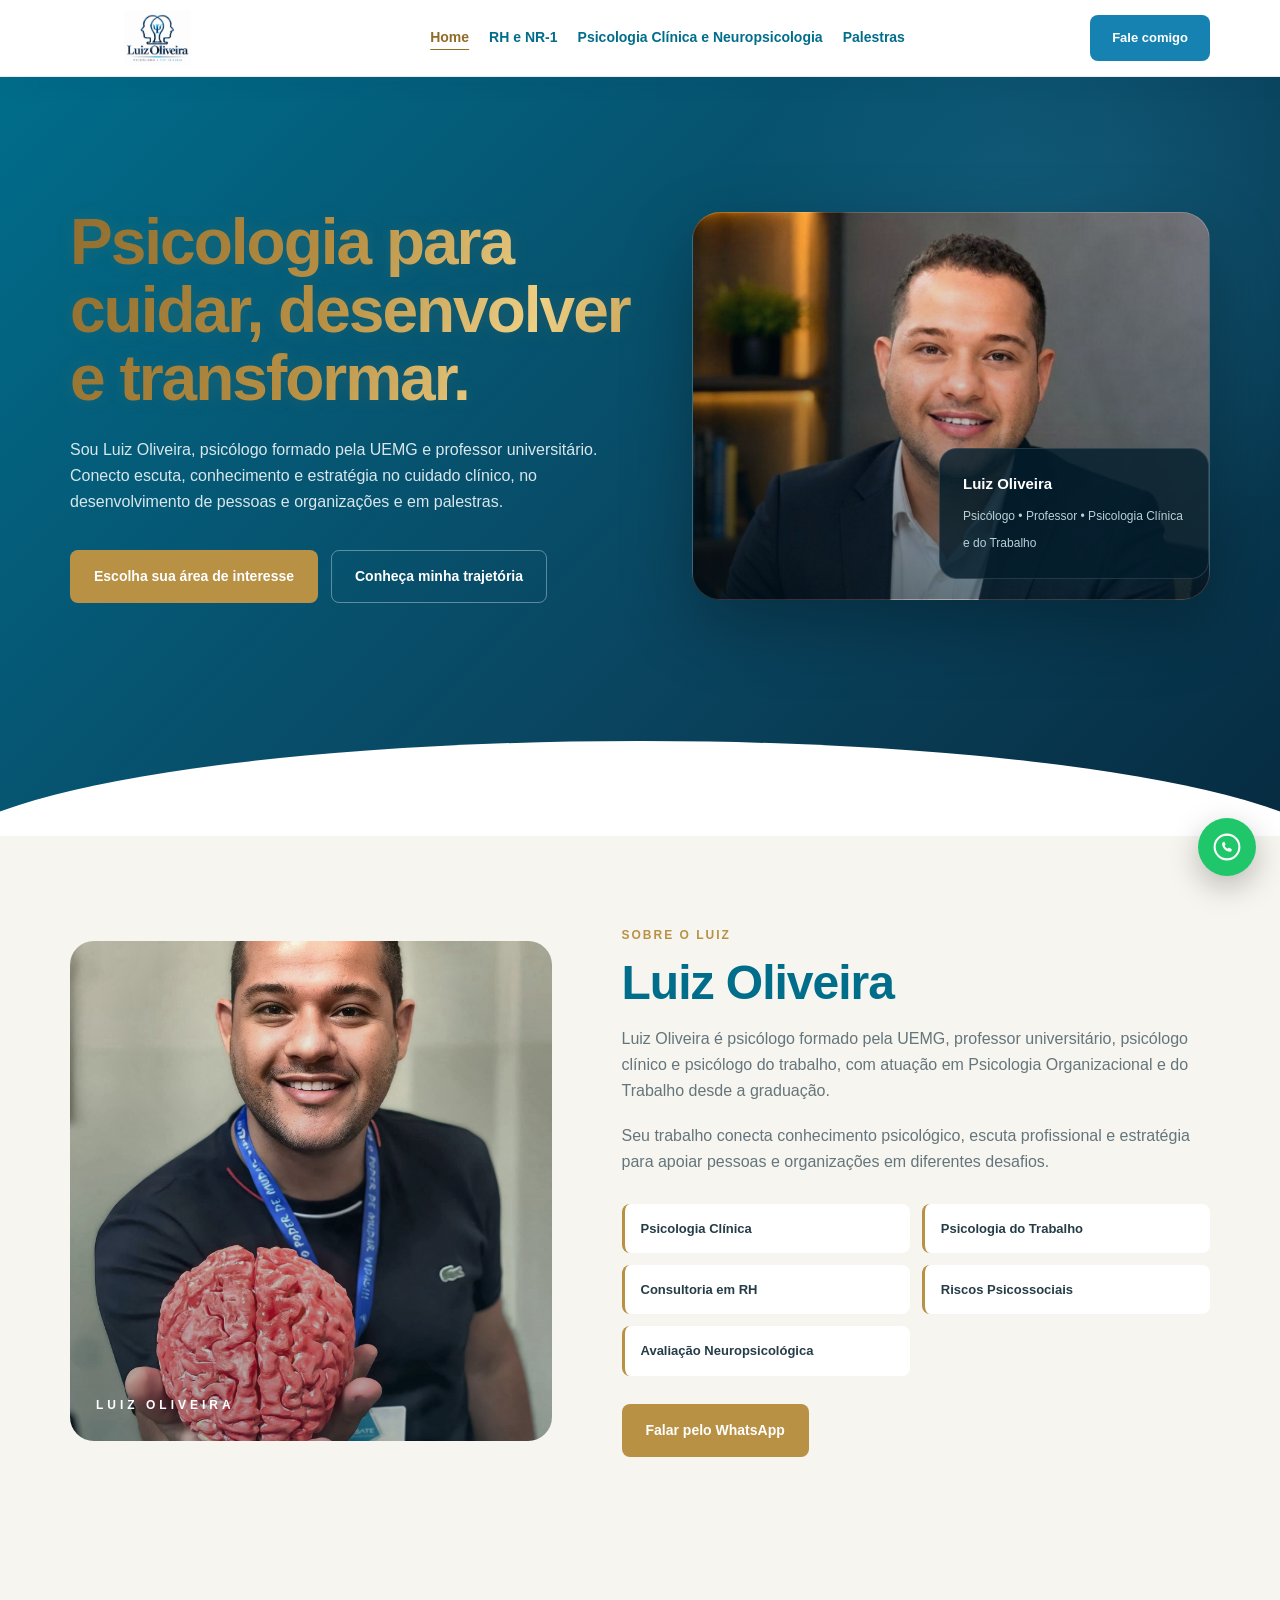
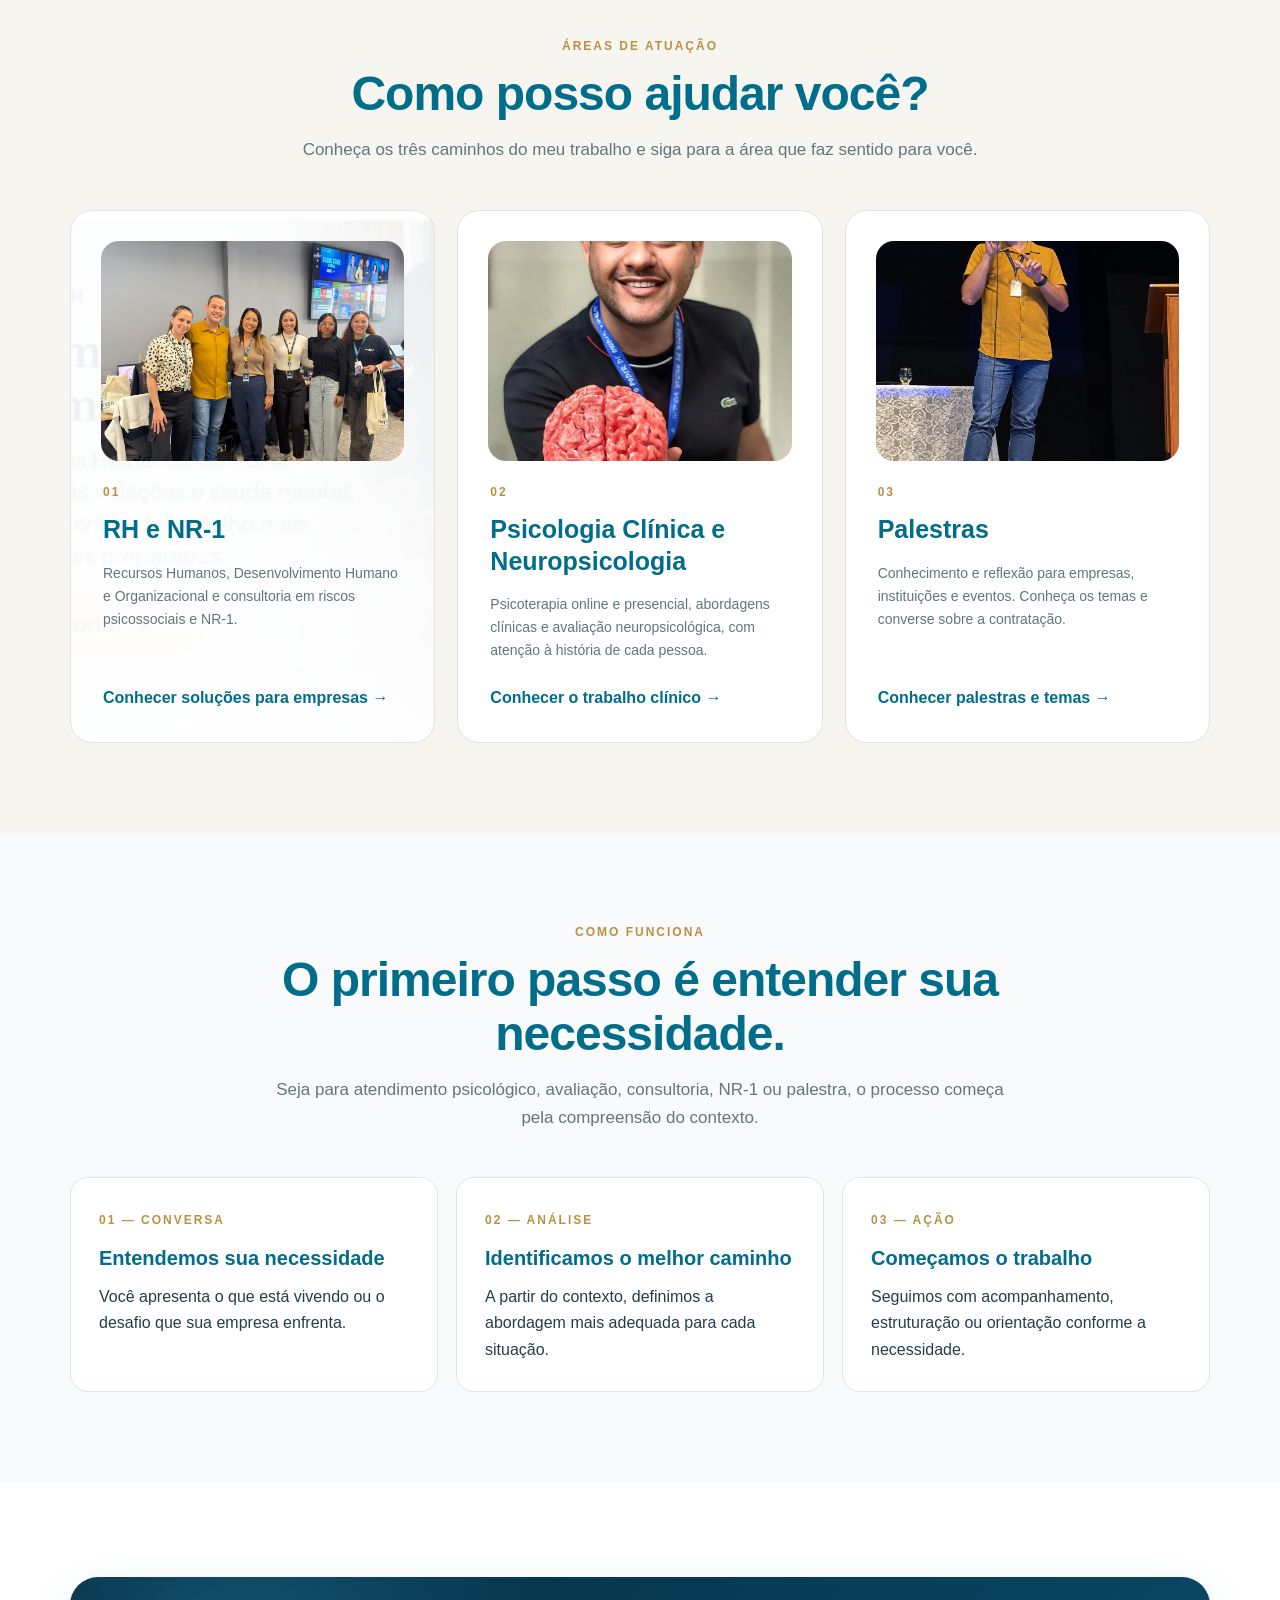
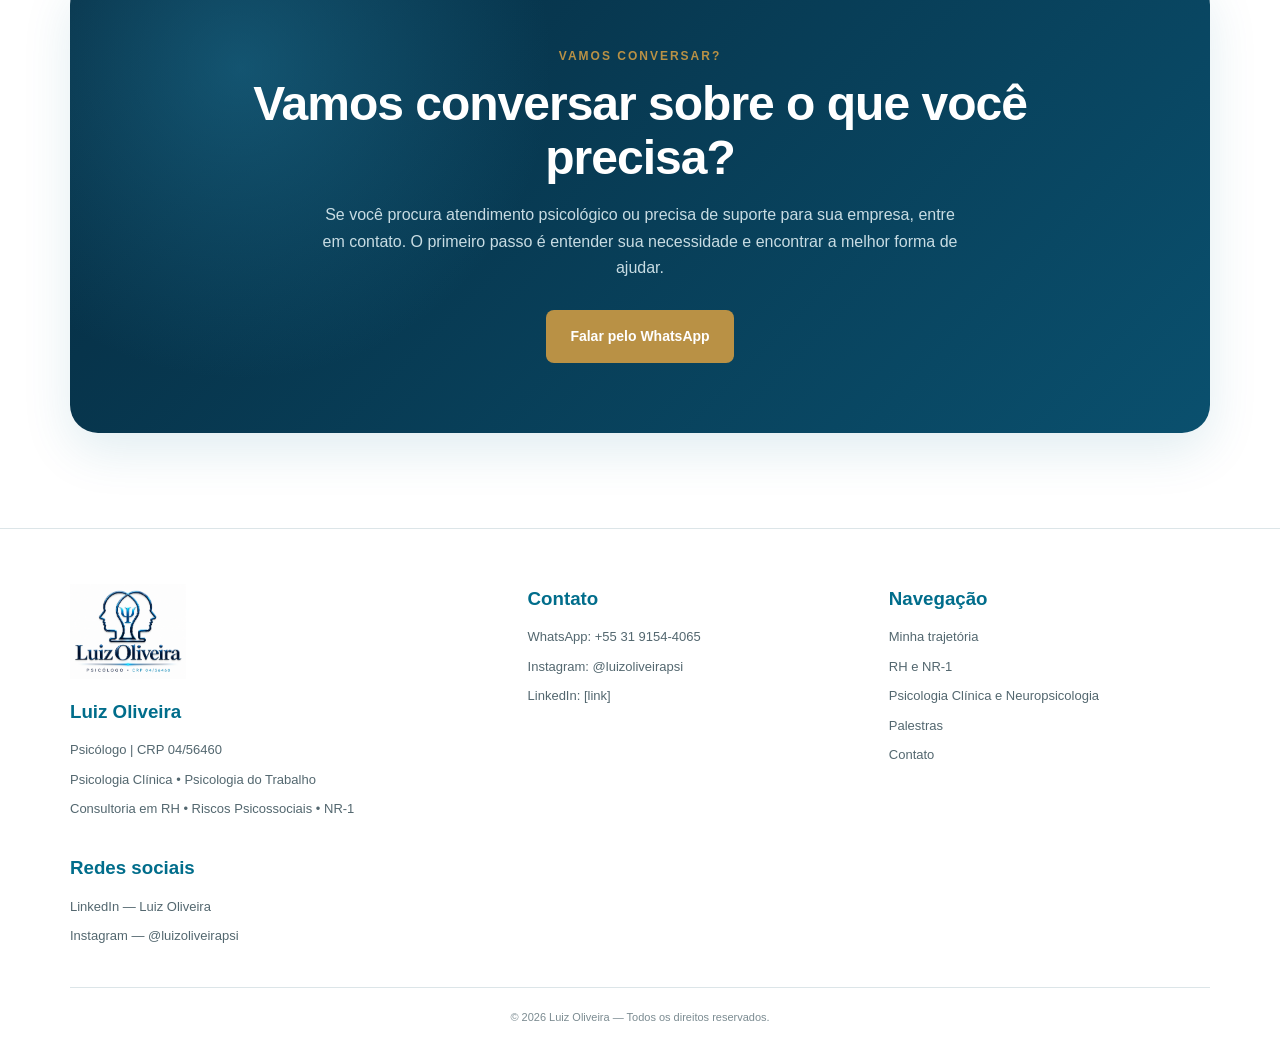
==== commit aaabdec2: "c c" ====
--- a/index.html
+++ b/index.html
@@ -6,1290 +6,41 @@
   <meta name="description" content="Luiz Oliveira — Psicologia Clínica, Consultoria em RH, NR-1 e Riscos Psicossociais.">
   <title>Luiz Oliveira | RH e NR-1, Psicologia Clínica e Palestras</title>
 
-  <style>
-:root{
-  --navy:#006d8b;
-  --navy-2:#006d8b;
-  --blue:#006d8b;
-  --gold:#b99145;
-  --gold-light:#d6b56d;
-  --cream:#f7f5ef;
-  --white:#fff;
-  --text:#263d47;
-  --muted:#64757c;
-  --line:#dce5e8;
-  --shadow:0 18px 50px rgba(0,109,139,.12);
-  --radius:22px;
-}
-
-    *{box-sizing:border-box;margin:0;padding:0}
-    html{scroll-behavior:smooth}
-    body{
-      font-family:Arial, Helvetica, sans-serif;
-      color:var(--text);
-      background:#fff;
-      line-height:1.65;
-    }
-    a{text-decoration:none;color:inherit}
-    img{display:block;max-width:100%}
-    .container{width:min(1140px,92%);margin:auto}
-
-
-    .brand-logo{
-      width:175px;
-      height:54px;
-      object-fit:contain;
-      object-position:center;
-      display:block;
-      border-radius:5px;
-      mix-blend-mode:multiply;
-    }
-    .footer-logo{
-      width:220px;
-      max-height:95px;
-      object-fit:contain;
-      object-position:left center;
-      display:block;
-      mix-blend-mode:multiply;
-      margin-bottom:18px;
-    }
-    @media(max-width:600px){
-      .brand-logo{width:150px;height:48px}
-      .footer-logo{width:210px}
-    }
-
-    /* HEADER */
-    header{
-      position:fixed;
-      top:0;left:0;right:0;
-      z-index:1000;
-      background:rgba(255,255,255,.97);
-      backdrop-filter:blur(12px);
-      border-bottom:1px solid #e7ecee;
-      box-shadow:0 5px 24px rgba(6,43,64,.06);
-    }
-    .nav{
-      min-height:76px;
-      display:flex;
-      align-items:center;
-      justify-content:space-between;
-      gap:30px;
-    }
-    .brand{
-      color:var(--navy);
-      display:flex;
-      align-items:center;
-      gap:12px;
-      font-weight:700;
-      letter-spacing:.3px;
-    }
-    .brand-mark{
-      width:43px;height:43px;
-      border:1px solid var(--gold);
-      border-radius:50%;
-      display:grid;
-      place-items:center;
-      color:var(--gold-light);
-      font-size:19px;
-    }
-    .brand small{display:block;font-weight:400;font-size:10px;opacity:.7;letter-spacing:1.5px}
-    .menu{display:flex;align-items:center;gap:28px;color:var(--navy);font-size:14px}
-    .menu a{transition:.2s}
-    .menu a:hover{color:var(--gold)}
-    .nav-dropdown{position:relative}
-    .nav-dropdown > a{display:flex;align-items:center;gap:6px}
-    .nav-dropdown > a:after{content:"▾";font-size:10px;opacity:.7}
-    .submenu{position:absolute;top:calc(100% + 14px);left:50%;transform:translateX(-50%) translateY(8px);min-width:290px;padding:10px;background:#fff;border:1px solid #e5ecef;border-radius:14px;box-shadow:0 18px 45px rgba(6,43,64,.16);opacity:0;visibility:hidden;pointer-events:none;transition:.2s;z-index:30}
-    .submenu a{display:block;padding:10px 12px;border-radius:8px;color:var(--navy);font-size:13px;line-height:1.25}
-    .submenu a:hover{background:#f1f7f9;color:var(--gold)}
-    .nav-dropdown:hover .submenu,.nav-dropdown:focus-within .submenu{opacity:1;visibility:visible;pointer-events:auto;transform:translateX(-50%) translateY(0)}
-    .nav-cta{
-      background:#1682b1;
-      color:#fff;
-      padding:12px 22px;
-      border-radius:8px;
-      font-weight:700;
-      font-size:13px;
-    }
-    .hamburger{display:none;color:var(--navy);font-size:28px;cursor:pointer}
-
-    /* HERO */
-    .hero{
-      min-height:760px;
-      padding-top:76px;
-      position:relative;
-      overflow:hidden;
-      background:
-        radial-gradient(circle at 82% 25%, rgba(31,123,157,.42), transparent 27%),
-        linear-gradient(135deg,var(--navy),#0a4560 60%,#062b40);
-      color:#fff;
-    }
-    .hero:after{
-      content:"";
-      position:absolute;
-      left:-5%;right:-5%;bottom:-125px;
-      height:220px;
-      background:#fff;
-      border-radius:50% 50% 0 0/55% 55% 0 0;
-    }
-    .hero-grid{
-      min-height:660px;
-      display:grid;
-      grid-template-columns:1.05fr .95fr;
-      align-items:center;
-      gap:50px;
-      position:relative;
-      z-index:2;
-    }
-    .eyebrow{
-      display:inline-flex;
-      align-items:center;
-      gap:10px;
-      color:var(--gold-light);
-      font-size:12px;
-      text-transform:uppercase;
-      letter-spacing:2px;
-      font-weight:700;
-      margin-bottom:20px;
-    }
-    .eyebrow:before{content:"";width:34px;height:1px;background:var(--gold)}
-    h1{
-      font-size:clamp(40px,5vw,68px);
-      line-height:1.06;
-      letter-spacing:-2px;
-      margin-bottom:24px;
-    }
-    .hero p{
-      color:#d8e7ec;
-      max-width:650px;
-      font-size:16px;
-      margin-bottom:34px;
-    }
-    .buttons{display:flex;flex-wrap:wrap;gap:13px}
-    .btn{
-      display:inline-flex;
-      justify-content:center;
-      align-items:center;
-      padding:14px 23px;
-      border-radius:8px;
-      font-weight:700;
-      font-size:14px;
-      transition:.25s;
-      cursor:pointer;
-      border:1px solid transparent;
-    }
-    .btn-primary{background:var(--gold);color:#fff}
-    .btn-primary:hover{transform:translateY(-2px);background:#a9823b}
-    .btn-outline{border-color:rgba(255,255,255,.35);color:#fff}
-    .btn-outline:hover{border-color:var(--gold);color:var(--gold-light)}
-    .hero-visual{
-      position:relative;
-      min-height:450px;
-      display:grid;
-      place-items:center;
-    }
-    .brain{
-      width:min(540px,100%);
-      aspect-ratio:1.42;
-      border-radius:28px;
-      background:
-        linear-gradient(90deg,rgba(6,43,64,.08),rgba(6,43,64,0) 55%),
-        url("[data-uri]") center/cover;
-      box-shadow:0 25px 70px rgba(0,0,0,.28);
-      position:relative;
-      overflow:hidden;
-    }
-    .brain:before{
-      content:"";
-      position:absolute;inset:0;
-      background:linear-gradient(135deg,rgba(6,43,64,.14),transparent 55%);
-    }
-    .brain:after{display:none}
-    .hero-card{
-      position:absolute;
-      right:0;bottom:20px;
-      width:270px;
-      padding:23px;
-      background:rgba(4,31,46,.82);
-      border:1px solid rgba(255,255,255,.12);
-      border-radius:18px;
-      box-shadow:var(--shadow);
-    }
-    .hero-card strong{display:block;font-size:15px;margin-bottom:6px}
-    .hero-card span{font-size:12px;color:#b9d0d8}
-
-    /* INTRO */
-    .intro{padding:45px 0 95px;text-align:center}
-    .intro p{font-size:20px;color:var(--muted);max-width:780px;margin:auto}
-    .intro b{color:var(--navy)}
-
-    /* SECTION */
-    section{padding:90px 0}
-    .section-head{max-width:760px;margin-bottom:45px}
-    .section-head.center{text-align:center;margin-left:auto;margin-right:auto}
-    .section-kicker{
-      color:var(--gold);
-      text-transform:uppercase;
-      font-size:12px;
-      font-weight:800;
-      letter-spacing:2px;
-      margin-bottom:10px;
-    }
-    h2{
-      color:var(--navy);
-      font-size:clamp(32px,4vw,48px);
-      line-height:1.12;
-      letter-spacing:-1px;
-      margin-bottom:16px;
-    }
-    .section-head p{color:var(--muted);font-size:17px}
-
-    /* ABOUT */
-    .about{background:var(--cream)}
-    .about-grid{
-      display:grid;
-      grid-template-columns:.9fr 1.1fr;
-      gap:70px;
-      align-items:center;
-    }
-    .about-image{
-      min-height:500px;
-      border-radius:24px;
-      overflow:hidden;
-      position:relative;
-      background:
-        linear-gradient(180deg,rgba(6,43,64,.02),rgba(6,43,64,.34)),
-        url("assets/images/sobre-luiz.jpg") center/cover;
-    }
-    .about-image:after{
-      content:"LUIZ OLIVEIRA";
-      position:absolute;bottom:26px;left:26px;
-      color:#fff;font-size:12px;letter-spacing:4px;font-weight:700;
-    }
-    .about-copy h3{font-size:30px;color:var(--navy);margin-bottom:18px}
-    .about-copy p{color:var(--muted);margin-bottom:18px}
-    .about-list{display:grid;grid-template-columns:1fr 1fr;gap:12px;margin:28px 0}
-    .about-list div{
-      padding:14px 16px;
-      background:#fff;
-      border-left:3px solid var(--gold);
-      border-radius:8px;
-      font-size:13px;
-      font-weight:700;
-    }
-
-    /* SERVICES */
-    .services-grid{display:grid;grid-template-columns:repeat(3,1fr);gap:22px}
-    .service{
-      padding:32px;
-      border:1px solid var(--line);
-      border-radius:var(--radius);
-      background:#fff;
-      transition:.3s;
-      display:flex;
-      flex-direction:column;
-      min-height:390px;
-    }
-    .service:hover{transform:translateY(-7px);box-shadow:var(--shadow);border-color:transparent}
-    .service:nth-child(1){background-image:linear-gradient(180deg,rgba(255,255,255,.91),rgba(255,255,255,.98)),url("[data-uri]");background-size:cover;background-position:center}\n    .service:nth-child(3){background-image:linear-gradient(180deg,rgba(255,255,255,.88),rgba(255,255,255,.98)),url("[data-uri]");background-size:cover;background-position:center}\n.service-icon{
-      width:58px;height:58px;border-radius:15px;
-      background:var(--navy);color:var(--gold-light);
-      display:grid;place-items:center;
-      font-size:23px;margin-bottom:25px;
-    }
-    .service h3{color:var(--navy);font-size:24px;line-height:1.2;margin-bottom:14px}
-    .service h4{font-size:15px;margin-bottom:12px;color:#3c555f}
-    .service p{color:var(--muted);font-size:14px;margin-bottom:25px}
-    .service .btn{margin-top:auto;align-self:flex-start;padding:11px 17px;font-size:12px}
-
-    /* FEATURE */
-    .feature{
-      background:var(--navy);
-      color:#fff;
-      position:relative;
-      overflow:hidden;
-    }
-    .feature:before{
-      content:"";
-      position:absolute;width:500px;height:500px;
-      border:1px solid rgba(185,145,69,.25);
-      border-radius:50%;right:-200px;top:-200px;
-    }
-    .feature-grid{display:grid;grid-template-columns:1fr 1fr;gap:70px;align-items:center;position:relative}
-    .feature h2{color:#fff}
-    .feature p{color:#bfd2d9;margin-bottom:22px}
-    .checks{display:grid;gap:13px;margin:25px 0}
-    .check{display:flex;gap:12px;align-items:flex-start;color:#e0edf1;font-size:14px}
-    .check b{color:var(--gold-light)}
-    .feature-panel{
-      padding:42px;
-      border:1px solid rgba(255,255,255,.12);
-      border-radius:24px;
-      background:linear-gradient(145deg,rgba(255,255,255,.08),rgba(255,255,255,.025));
-    }
-    .feature-panel .big{font-size:64px;line-height:1;color:var(--gold-light);font-weight:800}
-    .feature-panel strong{display:block;font-size:23px;margin:12px 0}
-    .feature-panel span{color:#b7cbd2;font-size:14px}
-
-    /* PROCESS */
-    .process{background:#f8fafb}
-    .process-grid{display:grid;grid-template-columns:repeat(3,1fr);gap:18px}
-    .step{
-      background:#fff;padding:28px;border-radius:18px;border:1px solid var(--line)
-    }
-    .number{color:var(--gold);font-size:12px;font-weight:800;letter-spacing:2px}
-    .step h3{color:var(--navy);margin:9px 0;font-size:20px}
-
-
-    /* AVALIAÇÕES */
-    .reviews{background:#fff}
-    .reviews-wrap{position:relative}
-    .reviews-carousel{
-      overflow:hidden;
-      border-radius:24px;
-      padding:4px;
-    }
-    .reviews-track{
-      display:flex;
-      transition:transform .55s ease;
-    }
-    .review{
-      min-width:100%;
-      padding:42px clamp(25px,7vw,85px);
-      text-align:center;
-      background:var(--cream);
-      border:1px solid var(--line);
-      border-radius:24px;
-    }
-    .stars{
-      color:var(--gold);
-      letter-spacing:4px;
-      font-size:20px;
-      margin-bottom:18px;
-    }
-    .review blockquote{
-      max-width:760px;
-      margin:0 auto 22px;
-      color:var(--navy);
-      font-family:Georgia, "Times New Roman", serif;
-      font-size:clamp(20px,3vw,28px);
-      line-height:1.4;
-    }
-    .review-author{
-      color:var(--muted);
-      font-size:13px;
-      font-weight:700;
-    }
-    .review-author span{
-      display:block;
-      margin-top:3px;
-      font-size:11px;
-      font-weight:400;
-    }
-    .review-arrow{
-      position:absolute;
-      top:50%;
-      transform:translateY(-50%);
-      width:44px;height:44px;
-      border:1px solid var(--line);
-      border-radius:50%;
-      background:#fff;
-      color:var(--navy);
-      font-size:24px;
-      cursor:pointer;
-      box-shadow:0 8px 25px rgba(6,43,64,.10);
-      z-index:2;
-    }
-    .review-arrow:hover{background:var(--navy);color:#fff}
-    .review-prev{left:-22px}
-    .review-next{right:-22px}
-    .review-dots{
-      display:flex;
-      justify-content:center;
-      gap:8px;
-      margin-top:22px;
-    }
-    .review-dot{
-      width:8px;height:8px;
-      border:0;border-radius:50%;
-      background:#cbd7db;
-      cursor:pointer;
-      padding:0;
-    }
-    .review-dot.active{background:var(--gold);width:22px;border-radius:8px}
-    .review-note{
-      text-align:center;
-      margin-top:22px;
-      font-size:10px;
-      color:#89979c;
-    }
-
-    @media(max-width:600px){
-      .review-arrow{width:38px;height:38px;font-size:20px}
-      .review-prev{left:8px}
-      .review-next{right:8px}
-      .review{padding:38px 42px}
-    }
-
-    /* CTA */
-    .cta{padding:95px 0}
-    .cta-box{
-      border-radius:28px;
-      padding:70px 50px;
-      text-align:center;
-      color:#fff;
-      background:
-        radial-gradient(circle at 15% 20%,rgba(32,119,153,.5),transparent 30%),
-        linear-gradient(135deg,#062b40,#0a506e);
-      box-shadow:var(--shadow);
-    }
-    .cta-box h2{color:#fff;max-width:800px;margin:0 auto 18px}
-    .cta-box p{color:#c8dce3;max-width:650px;margin:0 auto 28px}
-
-    /* FOOTER */
-    footer{
-      background:#fff;
-      color:#53676f;
-      padding:55px 0 25px;
-      border-top:1px solid var(--line);
-    }
-    .footer-grid{display:grid;grid-template-columns:1.3fr 1fr 1fr;gap:40px}
-    footer h3{color:var(--navy);margin-bottom:12px}
-    footer p,footer li{font-size:13px;margin-bottom:8px}
-    footer ul{list-style:none}
-    .footer-bottom{
-      border-top:1px solid var(--line);
-      margin-top:40px;padding-top:20px;
-      font-size:11px;text-align:center;color:#7b8b91
-    }
-
-
-    .footer-nav{
-      display:flex;
-      flex-wrap:wrap;
-      gap:18px 25px;
-      margin-top:20px;
-      padding-top:20px;
-      border-top:1px solid rgba(255,255,255,.12);
-    }
-    .footer-nav a{
-      color:var(--navy);
-      font-size:13px;
-      font-weight:600;
-      transition:.2s ease;
-    }
-    .footer-nav a:hover{
-      color:var(--gold-light);
-    }
-    @media(max-width:600px){
-      .footer-nav{gap:13px 20px}
-    }
-
-    /* WHATSAPP */
-    .whatsapp{
-      position:fixed;right:24px;bottom:24px;z-index:1100;
-      width:58px;height:58px;border-radius:50%;
-      display:grid;place-items:center;
-      background:#20c76a;color:#fff;
-      font-size:26px;font-weight:800;
-      box-shadow:0 10px 30px rgba(0,0,0,.25);
-      animation:whatsappPulse 1.8s infinite;
-    }
-    .whatsapp svg{width:30px;height:30px;display:block}
-    @keyframes whatsappPulse{
-      0%,100%{transform:scale(1);box-shadow:0 10px 30px rgba(0,0,0,.25),0 0 0 0 rgba(32,199,106,.42)}
-      50%{transform:scale(1.06);box-shadow:0 14px 34px rgba(0,0,0,.25),0 0 0 12px rgba(32,199,106,0)}
-    }
-
-    /* REVEAL */
-    .reveal{opacity:0;transform:translateY(25px);transition:.7s ease}
-    .reveal.show{opacity:1;transform:none}
-
-    @media(max-width:900px){
-      .menu{display:none}
-      .hamburger{display:block}
-      .menu.open{
-        display:flex;position:absolute;top:76px;left:0;right:0;
-        background:#fff;padding:22px;flex-direction:column;
-        align-items:flex-start;
-        box-shadow:0 12px 25px rgba(6,43,64,.10);
-      }
-      .menu.open a{color:var(--navy)}
-      .nav-dropdown{width:100%}
-      .nav-dropdown > a{justify-content:space-between;width:100%}
-      .submenu{position:static;transform:none;min-width:0;width:100%;margin-top:6px;box-shadow:none;border:0;background:#f7fafb;opacity:1;visibility:visible;pointer-events:auto;display:none}
-      .nav-dropdown:focus-within .submenu,.nav-dropdown:hover .submenu{display:block;transform:none}
-      .submenu a{padding:9px 12px}
-      .hero-grid,.about-grid,.feature-grid{grid-template-columns:1fr}
-      .hero{min-height:auto;padding-bottom:100px}
-      .hero-grid{padding-top:70px;min-height:auto}
-      .hero-visual{min-height:330px}.brain{width:100%;max-width:520px}
-      .services-grid,.process-grid{grid-template-columns:1fr}
-      .about-image{min-height:390px}
-      .footer-grid{grid-template-columns:1fr 1fr}
-    }
-    @media(max-width:600px){
-      .nav-cta{display:none}
-      h1{letter-spacing:-1px}
-      .hero p{font-size:16px}
-      section{padding:65px 0}
-      .about-list{grid-template-columns:1fr}
-      .footer-grid{grid-template-columns:1fr}
-      .cta-box{padding:48px 24px}
-      .hero-card{right:3%;bottom:0;width:230px}
-    }
-
-    /* NOVAS ÁREAS E MÍDIAS */
-    .hero-media{position:relative;width:min(540px,100%);aspect-ratio:4/3;border-radius:28px;overflow:hidden;box-shadow:0 25px 70px rgba(0,0,0,.28);border:1px solid rgba(255,255,255,.18)}
-    .hero-media{background-size:cover;background-position:center;background-repeat:no-repeat}
-    .hero-media:after{content:"";position:absolute;inset:0;background:linear-gradient(180deg,rgba(0,109,139,.02),rgba(6,43,64,.34))}
-    .hero-media .hero-card{z-index:2}
-    .service-media{height:220px;border-radius:18px;overflow:hidden;margin:-2px -2px 22px}
-    .service-media img{width:100%;height:100%;object-fit:cover}
-    .service h3{color:var(--navy)}
-    .detail-section{padding:100px 0}
-    .detail-section.alt{background:var(--cream)}
-    .detail-grid{display:grid;grid-template-columns:1.05fr .95fr;gap:55px;align-items:center}
-    .detail-copy h2{margin-bottom:18px}
-    .detail-copy p{color:var(--muted);margin-bottom:16px}
-    .detail-image{min-height:430px;border-radius:24px;overflow:hidden;box-shadow:var(--shadow);background:#dfe8eb}
-    .detail-image img{width:100%;height:100%;min-height:430px;object-fit:cover}
-    .detail-bullets{display:grid;gap:10px;margin:22px 0 28px}
-    .detail-bullet{display:flex;gap:10px;align-items:flex-start;color:var(--text)}
-    .detail-bullet b{color:var(--gold);font-size:18px;line-height:1.3}
-    .media-showcase{padding:100px 0;background:#f8fafb}
-    .media-grid{display:grid;grid-template-columns:repeat(3,1fr);gap:18px;margin-top:35px}
-    .media-card{background:#fff;border:1px solid var(--line);border-radius:20px;overflow:hidden;box-shadow:0 12px 35px rgba(6,43,64,.07)}
-    .media-card img{width:100%;height:300px;object-fit:cover}
-    .media-card .media-body{padding:18px}
-    .media-card h3{font-size:18px;margin-bottom:6px;color:var(--navy)}
-    .media-card p{font-size:13px;color:var(--muted)}
-    .video-section{padding:100px 0}
-    .video-grid{display:grid;grid-template-columns:repeat(2,1fr);gap:22px;margin-top:35px}
-    .video-card{border-radius:22px;overflow:hidden;background:#062b40;box-shadow:var(--shadow)}
-    .video-card video{width:100%;display:block;aspect-ratio:16/9;object-fit:cover;background:#062b40}
-    .video-card .video-caption{padding:18px 20px;color:#fff}
-    .video-card .video-caption h3{color:#fff;margin-bottom:5px}
-    .video-card .video-caption p{color:#c8dce3;font-size:13px}
-    .lecture-cta{margin-top:45px;padding:55px;border-radius:26px;background:linear-gradient(135deg,#062b40,#0a506e);color:#fff;display:flex;justify-content:space-between;align-items:center;gap:30px}
-    .lecture-cta h2{color:#fff;margin-bottom:8px}
-    .lecture-cta p{color:#c8dce3;max-width:650px}
-    .anchor-offset{scroll-margin-top:95px}
-    .section-head .section-kicker{margin-bottom:10px}
-    @media(max-width:900px){
-      .detail-grid{grid-template-columns:1fr}
-      .detail-image{order:-1;min-height:330px}.detail-image img{min-height:330px}
-      .media-grid{grid-template-columns:1fr 1fr}
-      .video-grid{grid-template-columns:1fr}
-      .lecture-cta{flex-direction:column;align-items:flex-start}
-    }
-    @media(max-width:600px){
-      .hero-media{aspect-ratio:4/3}
-      .media-grid{grid-template-columns:1fr}
-      .detail-section,.media-showcase,.video-section{padding:70px 0}
-      .lecture-cta{padding:35px 24px}
-    }
-  
-    .lecture-gallery{margin-top:28px;display:grid;grid-template-columns:1.35fr .65fr;gap:18px}
-    .lecture-gallery img{width:100%;height:100%;object-fit:cover;display:block;border-radius:20px}
-    .lecture-gallery-main{min-height:420px;overflow:hidden;border-radius:20px;box-shadow:var(--shadow)}
-    .lecture-gallery-side{display:grid;grid-template-rows:1fr 1fr;gap:18px}
-    .lecture-gallery-side img{min-height:201px;box-shadow:0 12px 35px rgba(6,43,64,.08)}
-    @media(max-width:900px){
-      .lecture-gallery{grid-template-columns:1fr}
-      .lecture-gallery-main{min-height:320px}
-      .lecture-gallery-side{grid-template-columns:1fr 1fr;grid-template-rows:none}
-    }
-    @media(max-width:600px){
-      .lecture-gallery-side{grid-template-columns:1fr}
-      .lecture-gallery-side img{min-height:260px}
-    }
-
-  
-/* FACILIDADES */
-.facilities-section .facilities-grid{
-  display:grid;
-  grid-template-columns:repeat(3, minmax(0, 1fr));
-  gap:22px;
-  margin-top:30px;
-}
-.facility-card{
-  display:flex;
-  align-items:center;
-  gap:18px;
-  padding:24px;
-  background:#fff;
-  border:1px solid var(--line);
-  border-radius:12px;
-  box-shadow:var(--shadow);
-  min-height:130px;
-}
-.facility-card strong{
-  display:block;
-  color:var(--navy);
-  margin-bottom:7px;
-}
-.facility-card p{
-  margin:0;
-  font-size:13px;
-  line-height:1.6;
-}
-.facility-logo{
-  flex:0 0 88px;
-  width:88px;
-}
-.facility-logo img{
-  width:100%;
-  max-height:70px;
-  object-fit:contain;
-  display:block;
-}
-.facility-icon{
-  flex:0 0 42px;
-  width:42px;
-  height:42px;
-  border-radius:50%;
-  display:flex;
-  align-items:center;
-  justify-content:center;
-  background:var(--navy);
-  color:#fff;
-  font-weight:700;
-}
-@media(max-width:900px){
-  .facilities-section .facilities-grid{
-    grid-template-columns:1fr;
-  }
-}
-
-
-/* REGISTROS PROFISSIONAIS */
-.professional-cards{
-  display:grid !important;
-  grid-template-columns:repeat(3, minmax(0, 1fr)) !important;
-  gap:22px !important;
-}
-.professional-cards > *{
-  width:auto !important;
-  margin:0 !important;
-}
-@media(max-width:900px){
-  .professional-cards{
-    grid-template-columns:1fr !important;
-  }
-}
-
-
-/* ATENDIMENTO PSICOLÓGICO */
-.attendance-grid{
-  display:grid;
-  grid-template-columns:220px minmax(0,1fr);
-  align-items:center;
-  gap:55px;
-}
-.attendance-logo{
-  display:flex;
-  align-items:center;
-  justify-content:center;
-}
-.attendance-logo img{
-  width:100%;
-  max-width:210px;
-  max-height:150px;
-  object-fit:contain;
-  display:block;
-}
-.attendance-content h2{
-  margin-bottom:16px;
-}
-.attendance-content > p{
-  max-width:820px;
-}
-.attendance-solutions{
-  display:flex;
-  flex-direction:column;
-  gap:12px;
-  margin-top:24px;
-}
-.attendance-item{
-  display:flex;
-  align-items:center;
-  gap:12px;
-  padding:14px 18px;
-  background:#fff;
-  border:1px solid var(--line);
-  border-radius:10px;
-}
-.attendance-item span{
-  flex:0 0 28px;
-  width:28px;
-  height:28px;
-  display:flex;
-  align-items:center;
-  justify-content:center;
-  border-radius:50%;
-  background:var(--navy);
-  color:#fff;
-  font-size:13px;
-  font-weight:700;
-}
-.attendance-item strong{
-  color:var(--navy);
-}
-@media(max-width:700px){
-  .attendance-grid{
-    grid-template-columns:1fr;
-    gap:25px;
-  }
-  .attendance-logo{
-    justify-content:flex-start;
-  }
-  .attendance-logo img{
-    max-width:170px;
-  }
-}
-
-
-/* DESTAQUE DA HERO */
-.hero-copy h1{
-  background:linear-gradient(135deg, #b99145 0%, #d6b66a 50%, #b99145 100%);
-  -webkit-background-clip:text;
-  background-clip:text;
-  -webkit-text-fill-color:transparent;
-  color:transparent;
-}
-
-
-/* LOGO MAIOR — ATENDIMENTO PSICOLÓGICO */
-.attendance-grid{
-  grid-template-columns:300px minmax(0,1fr);
-  gap:65px;
-}
-.attendance-logo img{
-  max-width:290px;
-  max-height:210px;
-}
-@media(max-width:700px){
-  .attendance-grid{
-    grid-template-columns:1fr;
-    gap:30px;
-  }
-  .attendance-logo img{
-    max-width:230px;
-    max-height:180px;
-  }
-}
-
-
-/* EFEITO DE LETREIRO — HERO */
-.hero-copy h1{
-  background:linear-gradient(
-    110deg,
-    #8f6d2f 0%,
-    #b99145 22%,
-    #f2d58a 38%,
-    #b99145 50%,
-    #8f6d2f 72%,
-    #b99145 100%
-  );
-  background-size:220% 100%;
-  -webkit-background-clip:text;
-  background-clip:text;
-  -webkit-text-fill-color:transparent;
-  color:transparent;
-  animation:heroMarquee 4s linear infinite;
-  text-shadow:0 0 18px rgba(185,145,69,.14);
-}
-
-@keyframes heroMarquee{
-  0%{background-position:200% 50%;}
-  100%{background-position:-20% 50%;}
-}
-
-@media (prefers-reduced-motion: reduce){
-  .hero-copy h1{
-    animation:none;
-    background-position:50% 50%;
-  }
-}
-
-
-/* Navegação das três áreas */
-.menu{gap:24px;font-size:14px;font-weight:600}
-.menu a{line-height:1.4}
-.menu a:nth-child(2){max-width:260px}
-.hamburger{background:transparent;border:0;padding:8px;line-height:1}
-a:focus-visible,button:focus-visible{outline:3px solid var(--gold);outline-offset:5px}
-#sobre,#contato{scroll-margin-top:96px}
-.area-choices{background:var(--cream)}
-.area-card{display:flex;flex-direction:column;transition:transform .2s,box-shadow .2s}
-.area-card:hover{transform:translateY(-5px);box-shadow:var(--shadow)}
-.area-card h3{font-size:25px;line-height:1.25;margin-bottom:16px}
-.area-card p{margin-bottom:24px}
-.area-number{font-size:12px;letter-spacing:2px;color:var(--gold);font-weight:700;margin-bottom:12px}
-.area-link{margin-top:auto;color:var(--navy);font-weight:700;line-height:1.5}
-.area-heading{background:var(--navy);color:white;padding:70px 0}
-.area-heading h2{color:white;max-width:900px}
-.area-heading p{color:#dfedf0;max-width:800px;margin-top:20px;font-size:18px}
-.area-shortcuts{display:flex;flex-wrap:wrap;gap:12px;margin-top:28px}
-.area-shortcuts a{border:1px solid #ffffff65;border-radius:8px;padding:10px 16px;font-size:14px}
-.area-shortcuts a:hover{background:#ffffff18}
-.lecture-topics{margin:45px 0}
-.topic-grid{display:grid;grid-template-columns:repeat(3,minmax(0,1fr));gap:20px}
-.topic-grid article{padding:26px;background:white;border:1px solid var(--line);border-radius:16px}
-.topic-grid h3{color:var(--navy);margin-bottom:12px}
-.lecture-hire{margin-top:24px;padding:30px;border-left:3px solid var(--gold);background:white;border-radius:0 16px 16px 0}
-.lecture-hire p{margin:12px 0 20px;max-width:830px}
-@media(max-width:1000px) and (min-width:901px){.nav{gap:14px}.menu{gap:16px;font-size:13px}.brand-logo{width:145px}.nav-cta{padding:12px 16px}}
-@media(max-width:900px){.topic-grid{grid-template-columns:1fr}.menu a:nth-child(2){max-width:none}.menu.open a{padding:10px 0;width:100%}.area-heading{padding:48px 0}.area-shortcuts{flex-direction:column}.nav{gap:12px}}
-@media(max-width:420px){.nav-cta{padding:10px;font-size:12px}.brand-logo{width:125px}.hamburger{padding:4px}}
-@media(prefers-reduced-motion:reduce){html{scroll-behavior:auto}.reveal{opacity:1;transform:none;transition:none}.area-card{transition:none}}
-
-</style>
-  <link rel="icon" type="image/png" href="assets/images/luiz.png">
+  <link rel="stylesheet" href="css/style.css">
+  <link rel="icon" type="image/png" href="images/luiz.png">
 </head>
 
 <body>
+<a class="skip-link" href="#app">Pular para o conteúdo</a>
 
 
 
 <header>
   <div class="container nav">
-    <a href="#inicio" class="brand" aria-label="Luiz Oliveira — Psicólogo">
-      <img class="brand-logo" src="assets/images/luiz.png" alt="Luiz Oliveira — Psicólogo — CRP 04/56460">
+    <a href="#/home" class="brand" aria-label="Luiz Oliveira — Psicólogo">
+      <img class="brand-logo" src="images/luiz.png" alt="Luiz Oliveira — Psicólogo — CRP 04/56460">
     </a>
 
     <nav class="menu" id="menu" aria-label="Áreas de atuação">
-      <a href="#rh-nr1">RH e NR-1</a>
-      <a href="#clinica-neuro">Psicologia Clínica e Neuropsicologia</a>
-      <a href="#palestras">Palestras</a>
+      <a href="#/home" class="home-menu">Home</a>
+      <a href="#/rh-nr1">RH e NR-1</a>
+      <a href="#/clinica-neuro">Psicologia Clínica e Neuropsicologia</a>
+      <a href="#/palestras">Palestras</a>
     </nav>
 
-    <a class="nav-cta" href="#contato">Fale comigo</a>
+    <a class="nav-cta" href="#/home?secao=contato">Fale comigo</a>
     <button class="hamburger" id="hamburger" type="button" aria-label="Abrir menu" aria-controls="menu" aria-expanded="false">☰</button>
   </div>
 </header>
 
-<main id="inicio">
-<section class="hero anchor-offset">
-    <div class="container hero-grid">
-      <div class="hero-copy reveal show">
-        
-        <h1>Psicologia para cuidar, desenvolver e transformar.</h1>
-        <p>Sou Luiz Oliveira, psicólogo formado pela UEMG e professor universitário. Conecto escuta, conhecimento e estratégia no cuidado clínico, no desenvolvimento de pessoas e organizações e em palestras.</p>
-        <div class="buttons">
-          <a class="btn btn-primary" href="#servicos">Escolha sua área de interesse</a>
-          <a class="btn btn-outline" href="#sobre">Conheça minha trajetória</a>
-        </div>
-      </div>
-
-      <div class="hero-visual reveal show">
-        <div class="hero-media" data-cms-hero="" style="background-image:url('assets/images/hero-luiz.jpg');">
-          <div class="hero-card">
-            <strong>Luiz Oliveira</strong>
-            <span>Psicólogo • Professor • Psicologia Clínica e do Trabalho</span>
-          </div>
-        </div>
-      </div>
-    </div>
-  </section>
-
-<section class="about" id="sobre">
-    <div class="container about-grid">
-      <div class="about-image reveal"></div>
-
-      <div class="about-copy reveal">
-        <div class="section-kicker">Sobre o Luiz</div>
-        <h2>Luiz Oliveira</h2>
-        <p>
-          Luiz Oliveira é psicólogo formado pela UEMG, professor universitário,
-          psicólogo clínico e psicólogo do trabalho, com atuação em Psicologia
-          Organizacional e do Trabalho desde a graduação.
-        </p>
-        <p>
-          Seu trabalho conecta conhecimento psicológico, escuta profissional e
-          estratégia para apoiar pessoas e organizações em diferentes desafios.
-        </p>
-
-        <div class="about-list">
-          <div>Psicologia Clínica</div>
-          <div>Psicologia do Trabalho</div>
-          <div>Consultoria em RH</div>
-          <div>Riscos Psicossociais</div>
-          <div>Avaliação Neuropsicológica</div>
-        </div>
-
-        <a href="#contato" class="btn btn-primary">Falar pelo WhatsApp</a>
-      </div>
-    </div>
-  </section>
-
-<section id="servicos" class="anchor-offset area-choices">
-  <div class="container">
-    <div class="section-head center"><div class="section-kicker">Áreas de atuação</div><h2>Como posso ajudar você?</h2><p>Conheça os três caminhos do meu trabalho e siga para a área que faz sentido para você.</p></div>
-    <div class="services-grid">
-<a class="service area-card" href="#rh-nr1"><div class="service-media"><img src="assets/images/evento-grupo.jpg" alt="" loading="lazy"></div><span class="area-number">01</span><h3>RH e NR-1</h3><p>Recursos Humanos, Desenvolvimento Humano e Organizacional e consultoria em riscos psicossociais e NR-1.</p><span class="area-link">Conhecer soluções para empresas <span aria-hidden="true">→</span></span></a><a class="service area-card" href="#clinica-neuro"><div class="service-media"><img src="assets/images/sobre-luiz.jpg" alt="" loading="lazy"></div><span class="area-number">02</span><h3>Psicologia Clínica e Neuropsicologia</h3><p>Psicoterapia online e presencial, abordagens clínicas e avaliação neuropsicológica, com atenção à história de cada pessoa.</p><span class="area-link">Conhecer o trabalho clínico <span aria-hidden="true">→</span></span></a><a class="service area-card" href="#palestras"><div class="service-media"><img src="assets/images/palestra-palco-destaque.jpg" alt="" loading="lazy"></div><span class="area-number">03</span><h3>Palestras</h3><p>Conhecimento e reflexão para empresas, instituições e eventos. Conheça os temas e converse sobre a contratação.</p><span class="area-link">Conhecer palestras e temas <span aria-hidden="true">→</span></span></a></div></div></section>
-
-<section id="rh-nr1" class="area-heading anchor-offset"><div class="container"><div class="section-kicker">Áreas de atuação</div><h2>RH e NR-1</h2><p>Consultoria para fortalecer o RH, apoiar o Desenvolvimento Humano e Organizacional e compreender os riscos psicossociais no contexto de cada empresa.</p><div class="area-shortcuts"><a href="#consultoria-rh">Consultoria em RH <span aria-hidden="true">↗</span></a><a href="#psicologia-trabalho">Desenvolvimento Humano e Organizacional <span aria-hidden="true">↗</span></a><a href="#nr1">Riscos psicossociais e NR-1 <span aria-hidden="true">↗</span></a></div></div></section>
-
-<section class="detail-section alt anchor-offset" id="consultoria-rh">
-    <div class="container detail-grid">
-      <div class="detail-copy reveal">
-        <div class="section-kicker">Consultoria em RH</div>
-        <h2>Mais clareza para organizar pessoas e processos.</h2>
-        <p>A consultoria apoia empresas na estruturação de processos de Recursos Humanos, considerando objetivos, desafios e a realidade da organização.</p>
-        <div class="detail-bullets">
-          <div class="detail-bullet"><b>✓</b><span>Mapeamento e organização de processos.</span></div>
-          <div class="detail-bullet"><b>✓</b><span>Apoio ao desenvolvimento de equipes.</span></div>
-          <div class="detail-bullet"><b>✓</b><span>Orientação para práticas de gestão de pessoas.</span></div>
-        </div>
-        <a href="#contato" class="btn btn-primary">Conhecer a consultoria</a>
-      </div>
-      <div class="detail-image reveal"><img src="assets/images/palestra-baloes.jpg" alt="Atividade profissional com grupo" class=""></div>
-    </div>
-  </section>
-
-<section class="detail-section anchor-offset" id="psicologia-trabalho">
-    <div class="container detail-grid">
-      <div class="detail-image reveal"><img src="assets/images/equipe-saude.jpg" alt="Luiz Oliveira em atividade com equipe" class=""></div>
-      <div class="detail-copy reveal">
-        <div class="section-kicker">Psicologia do Trabalho</div>
-        <h2>Psicologia aplicada às relações e desafios do trabalho.</h2>
-        <p>Uma atuação voltada ao contexto profissional, considerando pessoas, equipes, relações, desenvolvimento e os desafios que surgem na rotina das organizações.</p>
-        <div class="detail-bullets">
-          <div class="detail-bullet"><b>✓</b><span>Desenvolvimento de pessoas e equipes.</span></div>
-          <div class="detail-bullet"><b>✓</b><span>Reflexão sobre relações e contexto de trabalho.</span></div>
-          <div class="detail-bullet"><b>✓</b><span>Ações alinhadas às necessidades da organização.</span></div>
-        </div>
-        <a href="#contato" class="btn btn-primary">Falar sobre Psicologia do Trabalho</a>
-      </div>
-    </div>
-  </section>
-
-<section class="feature anchor-offset" id="nr1">
-    <div class="container feature-grid">
-      <div class="reveal">
-        <div class="section-kicker">Para empresas</div>
-        <h2>Riscos Psicossociais e NR-1</h2>
-        <p>
-          Apoio técnico para empresas que precisam compreender seus fatores de risco psicossocial,
-          organizar informações e estruturar ações de prevenção relacionadas ao contexto de trabalho.
-        </p>
-        <div class="checks">
-          <div class="check"><b>✓</b><span>Identificação de fatores de risco psicossocial.</span></div>
-          <div class="check"><b>✓</b><span>Análise da realidade e dos processos da organização.</span></div>
-          <div class="check"><b>✓</b><span>Organização de medidas de prevenção.</span></div>
-          <div class="check"><b>✓</b><span>Estruturação de processos relacionados à NR-1.</span></div>
-        </div>
-        <a href="#contato" class="btn btn-primary">Falar sobre NR-1</a>
-      </div>
-
-      <div class="feature-panel reveal">
-        <div class="big">NR-1</div>
-        <strong>Pessoas mais preparadas. Equipes mais fortes.</strong>
-        <span>Uma abordagem que considera pessoas, relações, ambiente de trabalho e estratégia organizacional.</span>
-      </div>
-    </div>
-  </section>
-
-<section class="detail-section anchor-offset" id="riscos-psicossociais">
-    <div class="container detail-grid">
-      <div class="detail-image reveal"><img src="assets/images/palestra-auditorio-social.jpg" alt="Apresentação profissional para público" class=""></div>
-      <div class="detail-copy reveal">
-        <div class="section-kicker">Riscos Psicossociais</div>
-        <h2>Compreender os fatores psicossociais é parte da prevenção.</h2>
-        <p>O trabalho começa pela compreensão da realidade da organização, dos processos e dos fatores que podem impactar a experiência das pessoas no trabalho.</p>
-        <div class="detail-bullets">
-          <div class="detail-bullet"><b>✓</b><span>Identificação de fatores relevantes ao contexto.</span></div>
-          <div class="detail-bullet"><b>✓</b><span>Análise das condições e processos de trabalho.</span></div>
-          <div class="detail-bullet"><b>✓</b><span>Construção de medidas de prevenção e acompanhamento.</span></div>
-        </div>
-        <a href="#nr1" class="btn btn-primary">Ver solução para NR-1</a>
-      </div>
-    </div>
-  </section>
-
-<section id="clinica-neuro" class="area-heading anchor-offset"><div class="container"><div class="section-kicker">Áreas de atuação</div><h2>Psicologia Clínica e Neuropsicologia</h2><p>Atendimento individualizado para adolescentes, jovens, adultos e idosos. Conheça minhas abordagens, as modalidades de atendimento e o trabalho com avaliação neuropsicológica.</p><div class="area-shortcuts"><a href="#abordagem">Abordagens clínicas <span aria-hidden="true">↗</span></a><a href="#atendimento-psicologico">Psicoterapia <span aria-hidden="true">↗</span></a><a href="#avaliacao-neuropsicologica">Avaliação neuropsicológica <span aria-hidden="true">↗</span></a></div></div></section>
-
-<section class="detail-section alt anchor-offset" id="psicologia-clinica">
-    <div class="container detail-grid">
-      <div class="detail-copy reveal">
-        <div class="section-kicker">Psicologia Clínica</div>
-        <h2>Psicologia Clínica com escuta, reflexão e estratégia.</h2>
-        <p>Um espaço profissional para compreender o que está acontecendo, reconhecer padrões e construir novas formas de lidar com situações, emoções e comportamentos.</p>
-        <div class="detail-bullets">
-          <div class="detail-bullet"><b>✓</b><span>Escuta individualizada e acolhimento profissional.</span></div>
-          <div class="detail-bullet"><b>✓</b><span>Compreensão de padrões de pensamentos, emoções e comportamentos.</span></div>
-          <div class="detail-bullet"><b>✓</b><span>Construção de estratégias compatíveis com cada contexto.</span></div>
-        </div>
-        <a href="#contato" class="btn btn-primary">Agendar conversa</a>
-      </div>
-      <div class="detail-image reveal"><img src="assets/images/entrevista-2.jpg" alt="Registro profissional de Luiz Oliveira" class=""></div>
-    </div>
-  </section>
-
-<section class="intro attendance-section">
-    <div class="container reveal">
-      <div class="attendance-grid">
-        <div class="attendance-logo">
-          <img src="assets/images/luiz.png" alt="Luiz Oliveira" class="">
-        </div>
-
-        <div class="attendance-content">
-          <div class="section-kicker">Atendimento psicológico</div>
-          <h2>Online e presencial</h2>
-          <p>
-            Escolha a modalidade que melhor se adapta à sua rotina. Os atendimentos
-            são realizados de forma <b>online ou presencial</b>, com acompanhamento
-            individualizado para adolescentes, jovens, adultos e idosos.
-          </p>
-
-          <div class="attendance-solutions">
-            <div class="attendance-item">
-              <span>✓</span>
-              <strong>Atendimento online</strong>
-            </div>
-            <div class="attendance-item">
-              <span>✓</span>
-              <strong>Atendimento presencial</strong>
-            </div>
-            <div class="attendance-item">
-              <span>✓</span>
-              <strong>Adolescentes, jovens, adultos e idosos</strong>
-            </div>
-          </div>
-        </div>
-      </div>
-    </div>
-  </section>
-
-<section class="feature anchor-offset" id="abordagem">
-    <div class="container feature-grid">
-      <div class="reveal">
-        <div class="section-kicker">Psicoterapia</div>
-        <h2>Uma abordagem estruturada para compreender o que você sente.</h2>
-        <p>
-          O trabalho terapêutico é baseado na <b>Terapia Cognitivo-Comportamental (TCC)</b>
-          e na <b>Terapia dos Esquemas</b>, abordagens estruturadas para compreender
-          padrões de pensamentos, emoções e comportamentos.
-        </p>
-        <p>
-          O processo é conduzido com objetivos terapêuticos definidos e acompanhamento
-          do progresso ao longo das sessões.
-        </p>
-      </div>
-      <div class="checks reveal">
-        <div class="check"><b>✓</b><span>Terapia Cognitivo-Comportamental (TCC)</span></div>
-        <div class="check"><b>✓</b><span>Terapia dos Esquemas</span></div>
-        <div class="check"><b>✓</b><span>Adolescentes, jovens, adultos e idosos</span></div>
-        <div class="check"><b>✓</b><span>Atendimento online e presencial</span></div>
-      </div>
-    </div>
-  </section>
-
-<section class="intro facilities-section">
-    <div class="container reveal">
-      <div class="section-kicker">Facilidades</div>
-      <h2>Informações para o seu atendimento</h2>
-
-      <div class="facilities-grid">
-        <div class="facility-card">
-          <div class="facility-icon">✓</div>
-          <div>
-            <strong>Atendimento online e presencial</strong>
-            <p>Escolha a modalidade que melhor se adapta à sua rotina.</p>
-          </div>
-        </div>
-
-        <div class="facility-card">
-          <div class="facility-icon">✓</div>
-          <div>
-            <strong>Desconto para pacientes com plano de saúde</strong>
-            <p>Consulte as condições disponíveis para o seu atendimento.</p>
-          </div>
-        </div>
-
-        <div class="facility-card">
-          <div class="facility-icon">✓</div>
-          <div>
-            <strong>Recibo para reembolso</strong>
-            <p>Emissão de recibo para solicitação de reembolso, quando aplicável.</p>
-          </div>
-        </div>
-      </div>
-    </div>
-  </section>
-
-<section class="detail-section alt anchor-offset" id="atendimento-psicologico">
-    <div class="container detail-grid">
-      <div class="detail-copy reveal">
-        <div class="section-kicker">Atendimento psicológico</div>
-        <h2>Um espaço profissional para falar, compreender e construir caminhos.</h2>
-        <p>A psicoterapia oferece um espaço de escuta e reflexão para compreender pensamentos, emoções e comportamentos e desenvolver estratégias para diferentes situações.</p>
-        <div class="detail-bullets">
-          <div class="detail-bullet"><b>✓</b><span>Atendimento individual.</span></div>
-          <div class="detail-bullet"><b>✓</b><span>Processo baseado na demanda apresentada.</span></div>
-          <div class="detail-bullet"><b>✓</b><span>Construção gradual de estratégias e mudanças.</span></div>
-        </div>
-        <a href="#contato" class="btn btn-primary">Quero iniciar meu atendimento</a>
-      </div>
-      <div class="detail-image reveal"><img src="assets/images/entrevista-3.jpg" alt="Registro de Luiz Oliveira em entrevista" class=""></div>
-    </div>
-  </section>
-
-<section class="detail-section anchor-offset" id="avaliacao-neuropsicologica">
-    <div class="container detail-grid">
-      <div class="detail-image reveal"><img src="assets/images/palestra-certificado.jpg" alt="Registro profissional" class=""></div>
-      <div class="detail-copy reveal">
-        <div class="section-kicker">Avaliação neuropsicológica</div>
-        <h2>Uma investigação estruturada para compreender aspectos cognitivos e comportamentais.</h2>
-        <p>A avaliação neuropsicológica é organizada de acordo com a demanda apresentada, reunindo etapas de investigação, análise dos resultados e devolutiva profissional.</p>
-        <div class="detail-bullets">
-          <div class="detail-bullet"><b>✓</b><span>Definição da demanda e planejamento da avaliação.</span></div>
-          <div class="detail-bullet"><b>✓</b><span>Aplicação e análise de instrumentos conforme a necessidade.</span></div>
-          <div class="detail-bullet"><b>✓</b><span>Devolutiva e orientação a partir dos resultados.</span></div>
-        </div>
-        <a href="#contato" class="btn btn-primary">Falar sobre avaliação</a>
-      </div>
-    </div>
-  </section>
-
-<section class="detail-section alt anchor-offset" id="palestras">
-    <div class="container">
-      <div class="lecture-cta reveal">
-        <div>
-          <div class="section-kicker">Palestras e treinamentos</div>
-          <h2>Palestras para desenvolver pessoas e equipes.</h2>
-          <p>Conteúdos para empresas, equipes, instituições e eventos, com temas relacionados à Psicologia do Trabalho, saúde psicológica, relações profissionais, riscos psicossociais e NR-1.</p>
-        </div>
-        <a href="#contato" class="btn btn-primary">Solicitar palestra</a>
-      </div>
-    <div class="lecture-topics"><div class="section-head"><div class="section-kicker">Temas de palestras</div><h2>Conversas que ampliam perspectivas.</h2></div><div class="topic-grid"><article><h3>Saúde psicológica</h3><p>Reflexões sobre cuidado, emoções e saúde psicológica em diferentes contextos.</p></article><article><h3>Relações profissionais</h3><p>Psicologia do Trabalho, relações nas equipes e desenvolvimento de pessoas.</p></article><article><h3>Riscos psicossociais e NR-1</h3><p>Reflexões sobre fatores psicossociais e prevenção no ambiente de trabalho.</p></article></div><div class="lecture-hire"><h3>Uma palestra para o seu público</h3><p>Para empresas, equipes, instituições e eventos. Entre em contato com o tema de interesse, o perfil do público, a data e o local para conversar sobre formato, disponibilidade e proposta.</p><a href="#contato" class="btn btn-primary">Conversar sobre contratação</a></div></div><div class="lecture-gallery reveal">
-      <div class="lecture-gallery-main">
-        <img src="assets/images/palestra-palco-destaque.jpg" alt="Luiz Oliveira em palestra no palco" class="">
-      </div>
-      <div class="lecture-gallery-side">
-        <img src="assets/images/palestra-baloes.jpg" alt="Luiz Oliveira em atividade com público" class="">
-        <img src="assets/images/palestra-auditorio-social.jpg" alt="Luiz Oliveira em palestra para público" class="">
-      </div>
-    </div>
-    </div>
-  </section>
-
-<section class="media-showcase anchor-offset" id="registros">
-    <div class="container">
-      <div class="section-head center reveal">
-        <div class="section-kicker">Registros profissionais</div>
-        <h2>Experiência em palestras, encontros e atividades com equipes.</h2>
-        <p>Conheça registros da minha trajetória em palestras, encontros e atividades com equipes.</p>
-      </div>
-      <div class="media-grid">
-        <article class="media-card reveal"><img src="assets/images/palestra-auditorio.jpg" alt="Apresentação para público em auditório" class=""><div class="media-body"><h3>Palestras e apresentações</h3><p>Registros de atividades com público.</p></div></article>
-        <article class="media-card reveal"><img src="assets/images/palestra-grupo.jpg" alt="Foto com grupo após atividade" class=""><div class="media-body"><h3>Integração com equipes</h3><p>Momentos de interação e participação.</p></div></article>
-        <article class="media-card reveal"><img src="assets/images/premiacao.jpg" alt="Registro de reconhecimento profissional" class=""><div class="media-body"><h3>Reconhecimento profissional</h3><p>Registro de uma conquista profissional.</p></div></article>
-        <article class="media-card reveal"><img src="assets/images/palestra-social.jpg" alt="Registro vertical de palestra" class=""><div class="media-body"><h3>Conteúdo e comunicação</h3><p>Conteúdos apresentados em diferentes formatos.</p></div></article>
-        <article class="media-card reveal"><img src="assets/images/entrevista.jpg" alt="Registro em entrevista" class=""><div class="media-body"><h3>Entrevistas</h3><p>Participações em conversas e conteúdos.</p></div></article>
-        <article class="media-card reveal"><img src="assets/images/palestra-palco-vertical.jpg" alt="Luiz Oliveira em palestra" class=""><div class="media-body"><h3>Atuação em palco</h3><p>Experiência em apresentações presenciais.</p></div></article>
-      </div>
-    
-      <article class="media-card reveal">
-        <img src="assets/images/palestra-baloes.jpg" alt="Luiz Oliveira conduzindo uma atividade em evento" class="">
-        <div class="media-body">
-          <h3>Dinâmicas e desenvolvimento</h3>
-          <p>Atividades presenciais voltadas ao desenvolvimento de pessoas e equipes.</p>
-        </div>
-      </article>
-      <article class="media-card reveal">
-        <img src="assets/images/equipe-saude.jpg" alt="Luiz Oliveira com equipe da área da saúde" class="">
-        <div class="media-body">
-          <h3>Atuação com equipes</h3>
-          <p>Momentos de troca, integração e desenvolvimento profissional.</p>
-        </div>
-      </article>
-      <article class="media-card reveal">
-        <img src="assets/images/palestra-auditorio-social.jpg" alt="Luiz Oliveira em palestra para público" class="">
-        <div class="media-body">
-          <h3>Saúde e conhecimento</h3>
-          <p>Conteúdo apresentado para públicos em diferentes contextos.</p>
-        </div>
-      </article>
-      <article class="media-card reveal">
-        <img src="assets/images/palestra-palco-destaque.jpg" alt="Luiz Oliveira palestrando no palco" class="">
-        <div class="media-body">
-          <h3>Palestras e eventos</h3>
-          <p>Experiência em apresentações, palestras e treinamentos.</p>
-        </div>
-      </article>
-</div>
-  </section>
-
-<section class="video-section anchor-offset" id="videos">
-    <div class="container">
-      <div class="section-head center reveal">
-        <div class="section-kicker">Vídeos</div>
-        <h2>Conheça a atuação na prática.</h2>
-        <p>Veja trechos de palestras, atividades com equipes e participações em entrevistas.</p>
-      </div>
-      <div class="video-grid">
-        <article class="video-card reveal"><video controls="" playsinline="" preload="metadata" poster="assets/images/palestra-palco-destaque.jpg" class=""><source src="assets/videos/video-palestra-01.mp4" type="video/mp4"></video><div class="video-caption"><h3>Palestra e desenvolvimento</h3><p>Registro em vídeo de atividade profissional.</p></div></article>
-        <article class="video-card reveal"><video controls="" playsinline="" preload="metadata" poster="assets/images/palestra-auditorio-social.jpg" class=""><source src="assets/videos/video-palestra-03.mp4" type="video/mp4"></video><div class="video-caption"><h3>Apresentação profissional</h3><p>Conteúdo em ambiente de treinamento.</p></div></article>
-        <article class="video-card reveal"><video controls="" playsinline="" preload="metadata" poster="assets/images/equipe-saude.jpg" class=""><source src="assets/videos/video-palestra-04.mp4" type="video/mp4"></video><div class="video-caption"><h3>Experiência com equipes</h3><p>Registro de atividade com grupo.</p></div></article>
-        <article class="video-card reveal"><video controls="" playsinline="" preload="metadata" poster="assets/images/entrevista.jpg" class=""><source src="assets/videos/video-entrevista.mp4" type="video/mp4"></video><div class="video-caption"><h3>Entrevista e comunicação</h3><p>Registro em vídeo de participação profissional.</p></div></article>
-      </div>
-    </div>
-  </section>
-
-<section class="process">
-    <div class="container">
-      <div class="section-head center reveal">
-        <div class="section-kicker">Como funciona</div>
-        <h2>O primeiro passo é entender sua necessidade.</h2>
-        <p>Seja para atendimento psicológico, avaliação, consultoria, NR-1 ou palestra, o processo começa pela compreensão do contexto.</p>
-      </div>
-
-      <div class="process-grid">
-        <div class="step reveal">
-          <span class="number">01 — CONVERSA</span>
-          <h3>Entendemos sua necessidade</h3>
-          <p>Você apresenta o que está vivendo ou o desafio que sua empresa enfrenta.</p>
-        </div>
-        <div class="step reveal">
-          <span class="number">02 — ANÁLISE</span>
-          <h3>Identificamos o melhor caminho</h3>
-          <p>A partir do contexto, definimos a abordagem mais adequada para cada situação.</p>
-        </div>
-        <div class="step reveal">
-          <span class="number">03 — AÇÃO</span>
-          <h3>Começamos o trabalho</h3>
-          <p>Seguimos com acompanhamento, estruturação ou orientação conforme a necessidade.</p>
-        </div>
-      </div>
-    </div>
-  </section>
-
-<section class="cta" id="contato">
-    <div class="container">
-      <div class="cta-box reveal">
-        <div class="section-kicker">Vamos conversar?</div>
-        <h2>Vamos conversar sobre o que você precisa?</h2>
-        <p>
-          Se você procura atendimento psicológico ou precisa de suporte para sua
-          empresa, entre em contato. O primeiro passo é entender sua necessidade
-          e encontrar a melhor forma de ajudar.
-        </p>
-        <a class="btn btn-primary whatsapp-link" href="https://wa.me/553189066241?text=Ol%C3%A1%2C%20Luiz!%20Gostaria%20de%20saber%20mais%20sobre%20seu%20atendimento%2Fservi%C3%A7o." target="_blank" rel="noopener">
-          Falar pelo WhatsApp
-        </a>
-      </div>
-    </div>
-  </section>
-</main>
+<main id="app" tabindex="-1" aria-label="Conteúdo principal"></main>
+<noscript><p class="container">Ative o JavaScript para navegar pelas áreas do site.</p></noscript>
 
 <footer>
   <div class="container">
     <div class="footer-grid">
       <div>
-        <img class="footer-logo" src="assets/images/luiz.png" alt="Luiz Oliveira — Psicólogo — CRP 04/56460">
+        <img class="footer-logo" src="images/luiz.png" alt="Luiz Oliveira — Psicólogo — CRP 04/56460">
         <h3>Luiz Oliveira</h3>
         <p>Psicólogo | CRP 04/56460</p>
         <p>Psicologia Clínica • Psicologia do Trabalho</p>
@@ -1304,7 +55,7 @@
       </div>
 
       <div>
-        <h3>Navegação</h3><ul><li><a href="#sobre">Minha trajetória</a></li><li><a href="#rh-nr1">RH e NR-1</a></li><li><a href="#clinica-neuro">Psicologia Clínica e Neuropsicologia</a></li><li><a href="#palestras">Palestras</a></li><li><a href="#contato">Contato</a></li></ul>
+        <h3>Navegação</h3><ul><li><a href="#/home?secao=sobre">Minha trajetória</a></li><li><a href="#/rh-nr1">RH e NR-1</a></li><li><a href="#/clinica-neuro">Psicologia Clínica e Neuropsicologia</a></li><li><a href="#/palestras">Palestras</a></li><li><a href="#/home?secao=contato">Contato</a></li></ul>
       </div>
     </div>
 
@@ -1327,99 +78,11 @@
   </svg>
 </a>
 
-<script>
-  // WhatsApp
-  const whatsappNumber = "553189066241";
-  const whatsappMessage =
-    "Olá, Luiz! Gostaria de saber mais sobre seu atendimento/serviço.";
+<script type="module" src="app.js"></script>
 
-  document.querySelectorAll(".whatsapp-link").forEach(link => {
-    link.href =
-      "https://wa.me/" +
-      whatsappNumber +
-      "?text=" +
-      encodeURIComponent(whatsappMessage);
-  });
-
-  // Menu mobile
-  const hamburger = document.getElementById("hamburger");
-  const menu = document.getElementById("menu");
-
-  function closeMenu() { menu.classList.remove("open"); hamburger.setAttribute("aria-expanded", "false"); }
-  hamburger.addEventListener("click", () => {
-    const open = menu.classList.toggle("open");
-    hamburger.setAttribute("aria-expanded", String(open));
-  });
-  document.addEventListener("keydown", event => { if (event.key === "Escape") { closeMenu(); hamburger.focus(); } });
-
-  document.querySelectorAll(".menu a").forEach(item => {
-    item.addEventListener("click", closeMenu);
-  });
-
-  // Ano automático
-  document.getElementById("year").textContent = new Date().getFullYear();
-
-  // Animação ao entrar na tela
-  const observer = new IntersectionObserver(
-    entries => {
-      entries.forEach(entry => {
-        if (entry.isIntersecting) {
-          entry.target.classList.add("show");
-          observer.unobserve(entry.target);
-        }
-      });
-    },
-    { threshold: 0.12 }
-  );
-
-  document.querySelectorAll(".reveal").forEach(el => observer.observe(el));
-  // Carrossel de avaliações
-  const reviewsTrack = document.getElementById("reviewsTrack");
-  const reviewDots = [...document.querySelectorAll(".review-dot")];
-  const reviewPrev = document.querySelector(".review-prev");
-  const reviewNext = document.querySelector(".review-next");
-  let reviewIndex = 0;
-  let reviewTimer;
-
-  function showReview(index) {
-    const total = reviewDots.length;
-    reviewIndex = (index + total) % total;
-    reviewsTrack.style.transform = `translateX(-${reviewIndex * 100}%)`;
-
-    reviewDots.forEach((dot, i) => {
-      dot.classList.toggle("active", i === reviewIndex);
-    });
-  }
-
-  function startReviewAutoplay() {
-    clearInterval(reviewTimer);
-    reviewTimer = setInterval(() => showReview(reviewIndex + 1), 5000);
-  }
-
-  reviewPrev?.addEventListener("click", () => {
-    showReview(reviewIndex - 1);
-    startReviewAutoplay();
-  });
-
-  reviewNext?.addEventListener("click", () => {
-    showReview(reviewIndex + 1);
-    startReviewAutoplay();
-  });
-
-  reviewDots.forEach((dot, index) => {
-    dot.addEventListener("click", () => {
-      showReview(index);
-      startReviewAutoplay();
-    });
-  });
-
-  if (reviewsTrack && reviewDots.length) startReviewAutoplay();
-
-</script>
-
-<link rel="icon" type="image/png" href="assets/images/luiz.png">
+<link rel="icon" type="image/png" href="images/luiz.png">
 
 
-<link rel="icon" type="image/png" href="assets/images/luiz.png">
+<link rel="icon" type="image/png" href="images/luiz.png">
 </body>
 </html>
--- a/css/style.css
+++ b/css/style.css
@@ -0,0 +1,854 @@
+
+:root{
+  --navy:#006d8b;
+  --navy-2:#006d8b;
+  --blue:#006d8b;
+  --gold:#b99145;
+  --gold-light:#d6b56d;
+  --cream:#f7f5ef;
+  --white:#fff;
+  --text:#263d47;
+  --muted:#64757c;
+  --line:#dce5e8;
+  --shadow:0 18px 50px rgba(0,109,139,.12);
+  --radius:22px;
+}
+
+    *{box-sizing:border-box;margin:0;padding:0}
+    html{scroll-behavior:smooth}
+    body{
+      font-family:Arial, Helvetica, sans-serif;
+      color:var(--text);
+      background:#fff;
+      line-height:1.65;
+    }
+    a{text-decoration:none;color:inherit}
+    img{display:block;max-width:100%}
+    .container{width:min(1140px,92%);margin:auto}
+
+
+    .brand-logo{
+      width:175px;
+      height:54px;
+      object-fit:contain;
+      object-position:center;
+      display:block;
+      border-radius:5px;
+      mix-blend-mode:multiply;
+    }
+    .footer-logo{
+      width:220px;
+      max-height:95px;
+      object-fit:contain;
+      object-position:left center;
+      display:block;
+      mix-blend-mode:multiply;
+      margin-bottom:18px;
+    }
+    @media(max-width:600px){
+      .brand-logo{width:150px;height:48px}
+      .footer-logo{width:210px}
+    }
+
+    /* HEADER */
+    header{
+      position:fixed;
+      top:0;left:0;right:0;
+      z-index:1000;
+      background:rgba(255,255,255,.97);
+      backdrop-filter:blur(12px);
+      border-bottom:1px solid #e7ecee;
+      box-shadow:0 5px 24px rgba(6,43,64,.06);
+    }
+    .nav{
+      min-height:76px;
+      display:flex;
+      align-items:center;
+      justify-content:space-between;
+      gap:30px;
+    }
+    .brand{
+      color:var(--navy);
+      display:flex;
+      align-items:center;
+      gap:12px;
+      font-weight:700;
+      letter-spacing:.3px;
+    }
+    .brand-mark{
+      width:43px;height:43px;
+      border:1px solid var(--gold);
+      border-radius:50%;
+      display:grid;
+      place-items:center;
+      color:var(--gold-light);
+      font-size:19px;
+    }
+    .brand small{display:block;font-weight:400;font-size:10px;opacity:.7;letter-spacing:1.5px}
+    .menu{display:flex;align-items:center;gap:28px;color:var(--navy);font-size:14px}
+    .menu a{transition:.2s}
+    .menu a:hover{color:var(--gold)}
+    .nav-dropdown{position:relative}
+    .nav-dropdown > a{display:flex;align-items:center;gap:6px}
+    .nav-dropdown > a:after{content:"▾";font-size:10px;opacity:.7}
+    .submenu{position:absolute;top:calc(100% + 14px);left:50%;transform:translateX(-50%) translateY(8px);min-width:290px;padding:10px;background:#fff;border:1px solid #e5ecef;border-radius:14px;box-shadow:0 18px 45px rgba(6,43,64,.16);opacity:0;visibility:hidden;pointer-events:none;transition:.2s;z-index:30}
+    .submenu a{display:block;padding:10px 12px;border-radius:8px;color:var(--navy);font-size:13px;line-height:1.25}
+    .submenu a:hover{background:#f1f7f9;color:var(--gold)}
+    .nav-dropdown:hover .submenu,.nav-dropdown:focus-within .submenu{opacity:1;visibility:visible;pointer-events:auto;transform:translateX(-50%) translateY(0)}
+    .nav-cta{
+      background:#1682b1;
+      color:#fff;
+      padding:12px 22px;
+      border-radius:8px;
+      font-weight:700;
+      font-size:13px;
+    }
+    .hamburger{display:none;color:var(--navy);font-size:28px;cursor:pointer}
+
+    /* HERO */
+    .hero{
+      min-height:760px;
+      padding-top:76px;
+      position:relative;
+      overflow:hidden;
+      background:
+        radial-gradient(circle at 82% 25%, rgba(31,123,157,.42), transparent 27%),
+        linear-gradient(135deg,var(--navy),#0a4560 60%,#062b40);
+      color:#fff;
+    }
+    .hero:after{
+      content:"";
+      position:absolute;
+      left:-5%;right:-5%;bottom:-125px;
+      height:220px;
+      background:#fff;
+      border-radius:50% 50% 0 0/55% 55% 0 0;
+    }
+    .hero-grid{
+      min-height:660px;
+      display:grid;
+      grid-template-columns:1.05fr .95fr;
+      align-items:center;
+      gap:50px;
+      position:relative;
+      z-index:2;
+    }
+    .eyebrow{
+      display:inline-flex;
+      align-items:center;
+      gap:10px;
+      color:var(--gold-light);
+      font-size:12px;
+      text-transform:uppercase;
+      letter-spacing:2px;
+      font-weight:700;
+      margin-bottom:20px;
+    }
+    .eyebrow:before{content:"";width:34px;height:1px;background:var(--gold)}
+    h1{
+      font-size:clamp(40px,5vw,68px);
+      line-height:1.06;
+      letter-spacing:-2px;
+      margin-bottom:24px;
+    }
+    .hero p{
+      color:#d8e7ec;
+      max-width:650px;
+      font-size:16px;
+      margin-bottom:34px;
+    }
+    .buttons{display:flex;flex-wrap:wrap;gap:13px}
+    .btn{
+      display:inline-flex;
+      justify-content:center;
+      align-items:center;
+      padding:14px 23px;
+      border-radius:8px;
+      font-weight:700;
+      font-size:14px;
+      transition:.25s;
+      cursor:pointer;
+      border:1px solid transparent;
+    }
+    .btn-primary{background:var(--gold);color:#fff}
+    .btn-primary:hover{transform:translateY(-2px);background:#a9823b}
+    .btn-outline{border-color:rgba(255,255,255,.35);color:#fff}
+    .btn-outline:hover{border-color:var(--gold);color:var(--gold-light)}
+    .hero-visual{
+      position:relative;
+      min-height:450px;
+      display:grid;
+      place-items:center;
+    }
+    .brain{
+      width:min(540px,100%);
+      aspect-ratio:1.42;
+      border-radius:28px;
+      background:
+        linear-gradient(90deg,rgba(6,43,64,.08),rgba(6,43,64,0) 55%),
+        url("[data-uri]") center/cover;
+      box-shadow:0 25px 70px rgba(0,0,0,.28);
+      position:relative;
+      overflow:hidden;
+    }
+    .brain:before{
+      content:"";
+      position:absolute;inset:0;
+      background:linear-gradient(135deg,rgba(6,43,64,.14),transparent 55%);
+    }
+    .brain:after{display:none}
+    .hero-card{
+      position:absolute;
+      right:0;bottom:20px;
+      width:270px;
+      padding:23px;
+      background:rgba(4,31,46,.82);
+      border:1px solid rgba(255,255,255,.12);
+      border-radius:18px;
+      box-shadow:var(--shadow);
+    }
+    .hero-card strong{display:block;font-size:15px;margin-bottom:6px}
+    .hero-card span{font-size:12px;color:#b9d0d8}
+
+    /* INTRO */
+    .intro{padding:45px 0 95px;text-align:center}
+    .intro p{font-size:20px;color:var(--muted);max-width:780px;margin:auto}
+    .intro b{color:var(--navy)}
+
+    /* SECTION */
+    section{padding:90px 0}
+    .section-head{max-width:760px;margin-bottom:45px}
+    .section-head.center{text-align:center;margin-left:auto;margin-right:auto}
+    .section-kicker{
+      color:var(--gold);
+      text-transform:uppercase;
+      font-size:12px;
+      font-weight:800;
+      letter-spacing:2px;
+      margin-bottom:10px;
+    }
+    h2{
+      color:var(--navy);
+      font-size:clamp(32px,4vw,48px);
+      line-height:1.12;
+      letter-spacing:-1px;
+      margin-bottom:16px;
+    }
+    .section-head p{color:var(--muted);font-size:17px}
+
+    /* ABOUT */
+    .about{background:var(--cream)}
+    .about-grid{
+      display:grid;
+      grid-template-columns:.9fr 1.1fr;
+      gap:70px;
+      align-items:center;
+    }
+    .about-image{
+      min-height:500px;
+      border-radius:24px;
+      overflow:hidden;
+      position:relative;
+      background:
+        linear-gradient(180deg,rgba(6,43,64,.02),rgba(6,43,64,.34)),
+        url("../images/sobre-luiz.jpg") center/cover;
+    }
+    .about-image:after{
+      content:"LUIZ OLIVEIRA";
+      position:absolute;bottom:26px;left:26px;
+      color:#fff;font-size:12px;letter-spacing:4px;font-weight:700;
+    }
+    .about-copy h3{font-size:30px;color:var(--navy);margin-bottom:18px}
+    .about-copy p{color:var(--muted);margin-bottom:18px}
+    .about-list{display:grid;grid-template-columns:1fr 1fr;gap:12px;margin:28px 0}
+    .about-list div{
+      padding:14px 16px;
+      background:#fff;
+      border-left:3px solid var(--gold);
+      border-radius:8px;
+      font-size:13px;
+      font-weight:700;
+    }
+
+    /* SERVICES */
+    .services-grid{display:grid;grid-template-columns:repeat(3,1fr);gap:22px}
+    .service{
+      padding:32px;
+      border:1px solid var(--line);
+      border-radius:var(--radius);
+      background:#fff;
+      transition:.3s;
+      display:flex;
+      flex-direction:column;
+      min-height:390px;
+    }
+    .service:hover{transform:translateY(-7px);box-shadow:var(--shadow);border-color:transparent}
+    .service:nth-child(1){background-image:linear-gradient(180deg,rgba(255,255,255,.91),rgba(255,255,255,.98)),url("[data-uri]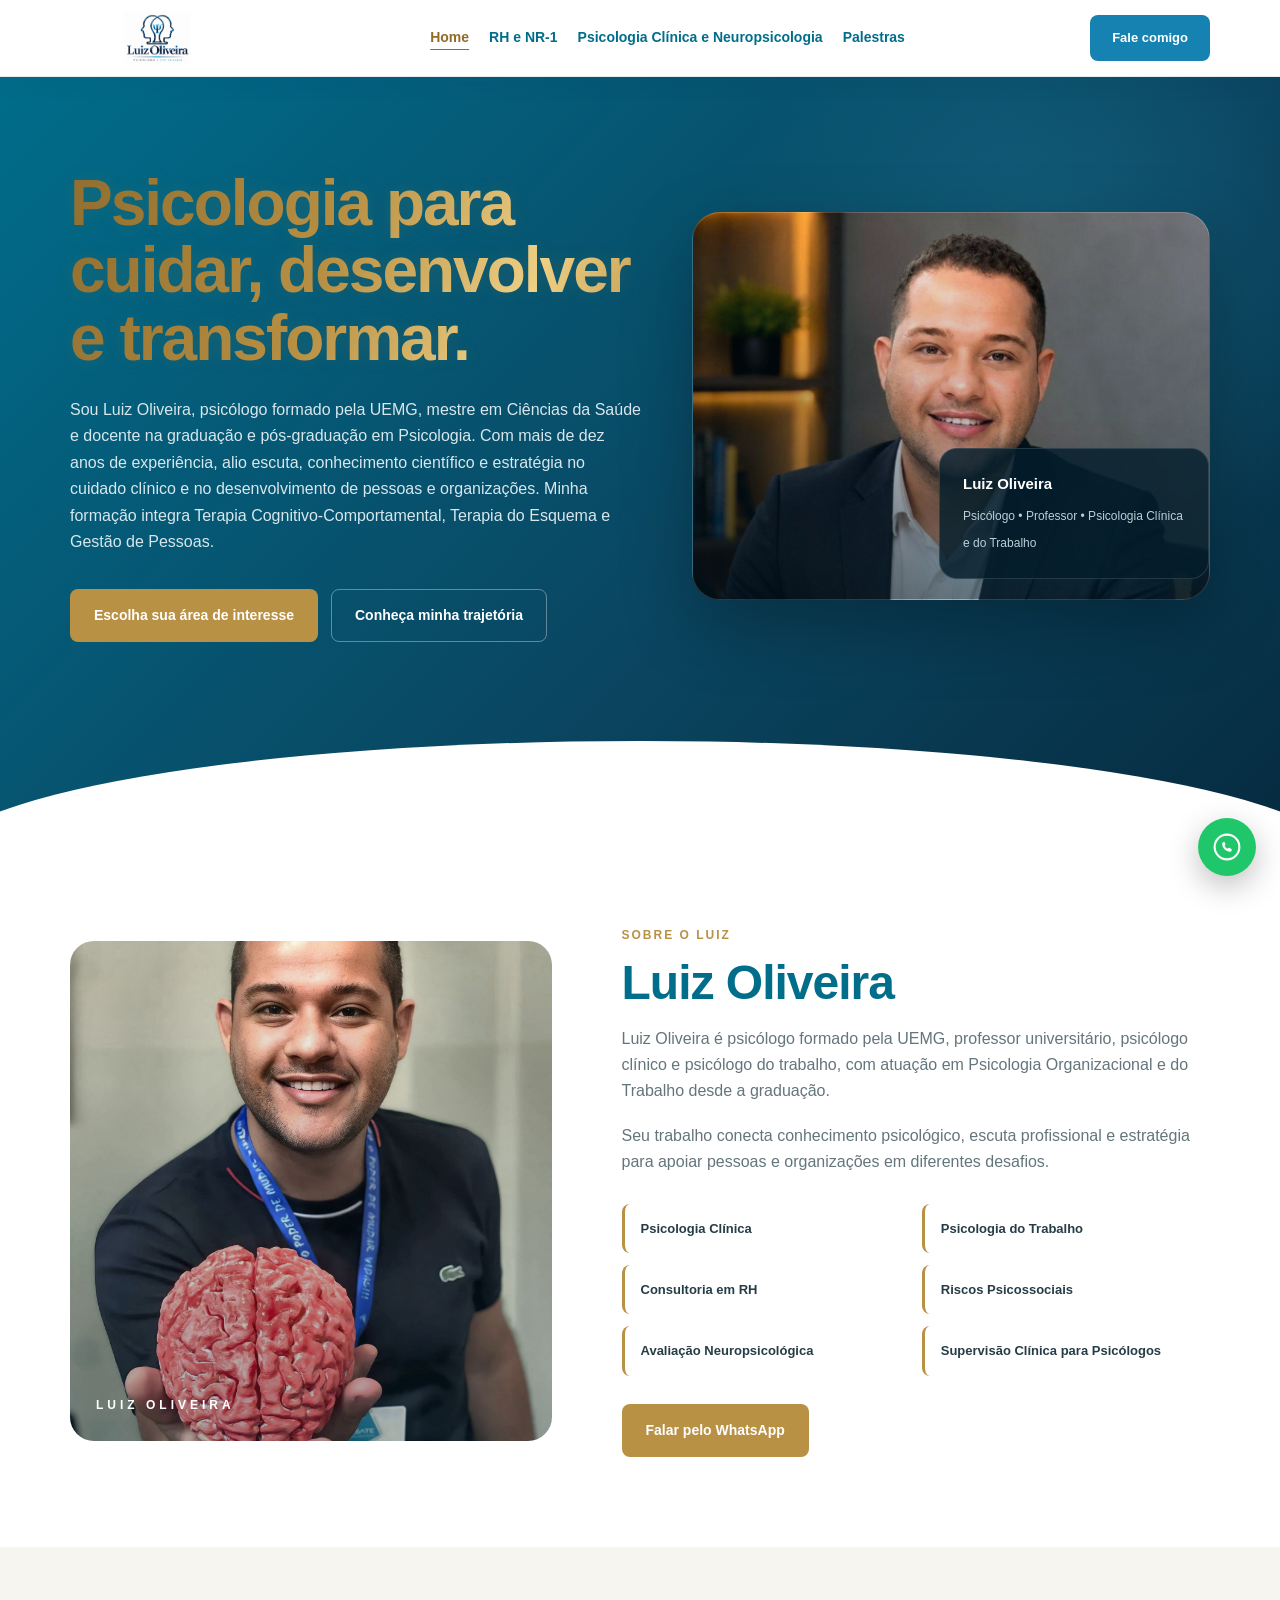
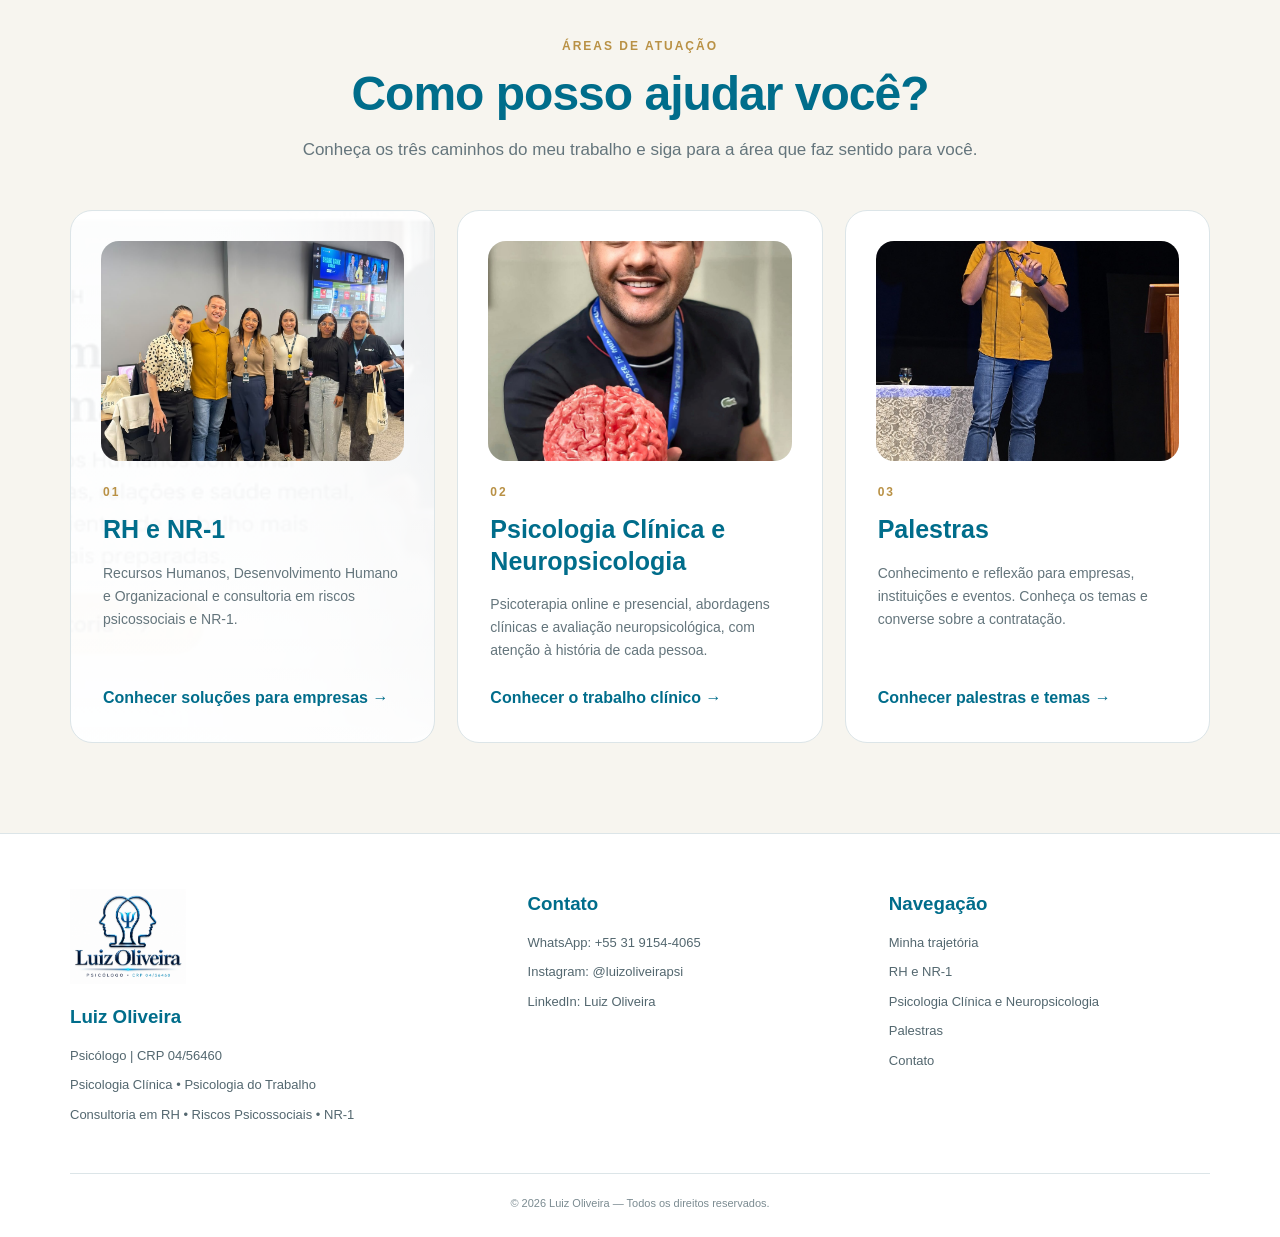
==== commit 8328e407: "c c" ====
--- a/index.html
+++ b/index.html
@@ -51,19 +51,13 @@
         <h3>Contato</h3>
         <p>WhatsApp: +55 31 9154-4065</p>
         <p>Instagram: @luizoliveirapsi</p>
-        <p>LinkedIn: [link]</p>
+        <p>LinkedIn: <a href="https://www.linkedin.com/in/laoliveirapsi/" target="_blank" rel="noopener noreferrer">Luiz Oliveira</a></p>
       </div>
 
       <div>
         <h3>Navegação</h3><ul><li><a href="#/home?secao=sobre">Minha trajetória</a></li><li><a href="#/rh-nr1">RH e NR-1</a></li><li><a href="#/clinica-neuro">Psicologia Clínica e Neuropsicologia</a></li><li><a href="#/palestras">Palestras</a></li><li><a href="#/home?secao=contato">Contato</a></li></ul>
       </div>
     </div>
-
-    <div class="footer-social" style="margin-top:25px;">
-        <h3>Redes sociais</h3>
-        <p><a href="https://www.linkedin.com/in/laoliveirapsi/" target="_blank" rel="noopener noreferrer">LinkedIn — Luiz Oliveira</a></p>
-        <p><a href="https://www.instagram.com/luizoliveirapsi/" target="_blank" rel="noopener noreferrer">Instagram — @luizoliveirapsi</a></p>
-      </div>
 
       <div class="footer-bottom">
       © <span id="year">2026</span> Luiz Oliveira — Todos os direitos reservados.
--- a/css/style.css
+++ b/css/style.css
@@ -237,7 +237,7 @@
     .section-head p{color:var(--muted);font-size:17px}
 
     /* ABOUT */
-    .about{background:var(--cream)}
+    .about{background:var(--white)}
     .about-grid{
       display:grid;
       grid-template-columns:.9fr 1.1fr;
@@ -852,3 +852,29 @@
 .not-found{padding-top:80px;padding-bottom:80px}.not-found p{margin:20px 0}
 @media(max-width:1050px) and (min-width:901px){.menu{gap:12px;font-size:12px}.brand-logo{width:135px}.nav{gap:12px}}
 @media(max-width:900px){#app .hero-grid{min-height:auto}.menu a:nth-child(3){max-width:none}}
+
+/* Galeria de palestras: quadros contidos e espaçamento uniforme. */
+.lecture-gallery{grid-template-columns:minmax(0,1.35fr) minmax(0,.65fr);align-items:stretch}
+.lecture-gallery-main{min-width:0;min-height:0;aspect-ratio:4/3}
+.lecture-gallery-main img{width:100%;height:100%;object-fit:cover}
+.lecture-gallery-side{min-width:0;min-height:0;grid-template-rows:repeat(2,minmax(0,1fr))}
+.lecture-gallery-side img{min-height:0;height:100%;max-height:100%;object-fit:cover}
+.media-grid{grid-template-columns:repeat(3,minmax(0,1fr));align-items:stretch}
+.media-grid > .media-card{min-width:0;margin:0}
+@media(max-width:900px){
+ .lecture-gallery{grid-template-columns:minmax(0,1fr)}
+ .lecture-gallery-side{grid-template-columns:repeat(2,minmax(0,1fr));grid-template-rows:auto}
+ .lecture-gallery-side img{aspect-ratio:4/3;height:auto}
+ .media-grid{grid-template-columns:repeat(2,minmax(0,1fr))}
+}
+@media(max-width:600px){
+ .lecture-gallery-side{grid-template-columns:minmax(0,1fr)}
+ .media-grid{grid-template-columns:minmax(0,1fr)}
+}
+
+/* Mantém o rosto visível no recorte do card Atuação em palco. */
+.media-card img.stage-photo{object-position:center top}
+
+/* Ajustes individuais para manter rosto e parte superior no enquadramento. */
+.media-card img.stage-photo-raised{object-position:center 23%}
+.video-card video.development-video{object-position:center 25%}
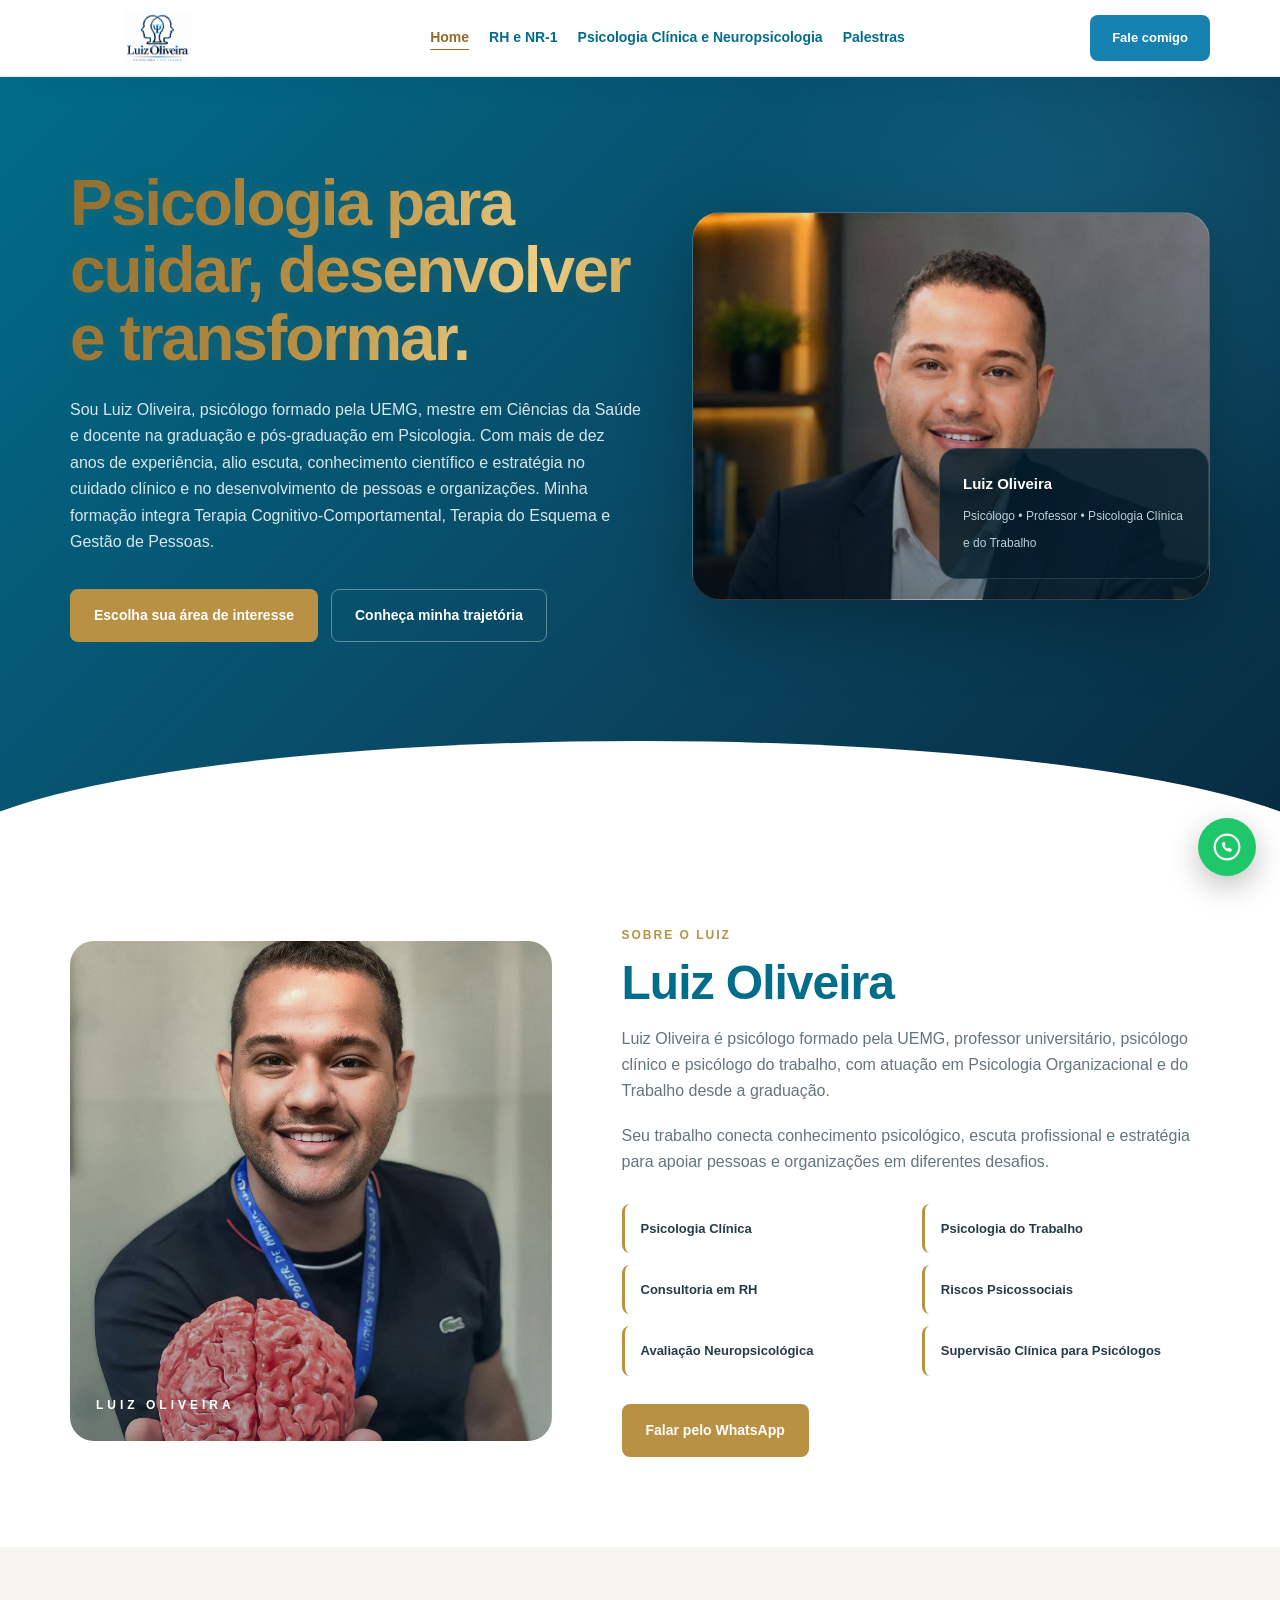
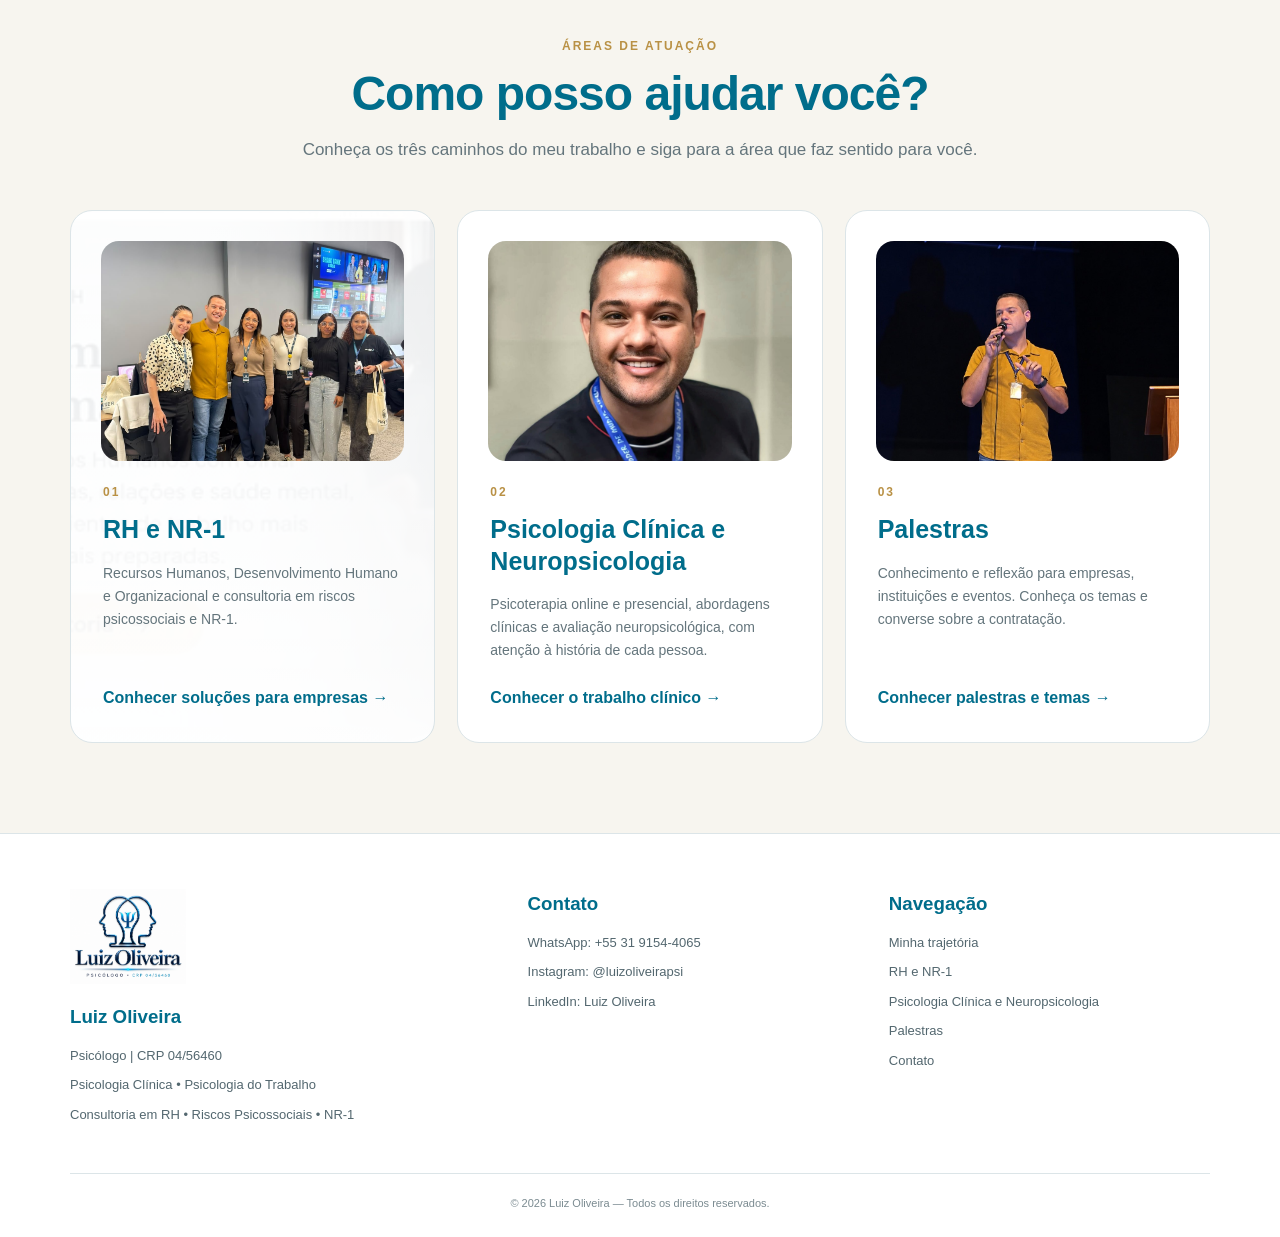
==== commit d709c69f: "c c" ====
--- a/index.html
+++ b/index.html
@@ -6,7 +6,7 @@
   <meta name="description" content="Luiz Oliveira — Psicologia Clínica, Consultoria em RH, NR-1 e Riscos Psicossociais.">
   <title>Luiz Oliveira | RH e NR-1, Psicologia Clínica e Palestras</title>
 
-  <link rel="stylesheet" href="css/style.css">
+  <link rel="stylesheet" href="css/style.css?v=20261103-home-2">
   <link rel="icon" type="image/png" href="images/luiz.png">
 </head>
 
--- a/css/style.css
+++ b/css/style.css
@@ -878,3 +878,11 @@
 /* Ajustes individuais para manter rosto e parte superior no enquadramento. */
 .media-card img.stage-photo-raised{object-position:center 23%}
 .video-card video.development-video{object-position:center 25%}
+
+/* Home: preserva o topo dos retratos em todos os tamanhos de tela. */
+#app .hero .hero-media{background-position:center top}
+#sobre .about-image{background-position:center top}
+#servicos .service-media img{object-position:center top}
+#servicos .area-card[href="#/palestras"] .service-media img{object-position:center 18%}
+
+#servicos .area-card[href="#/rh-nr1"] .service-media img{object-position:center center}
